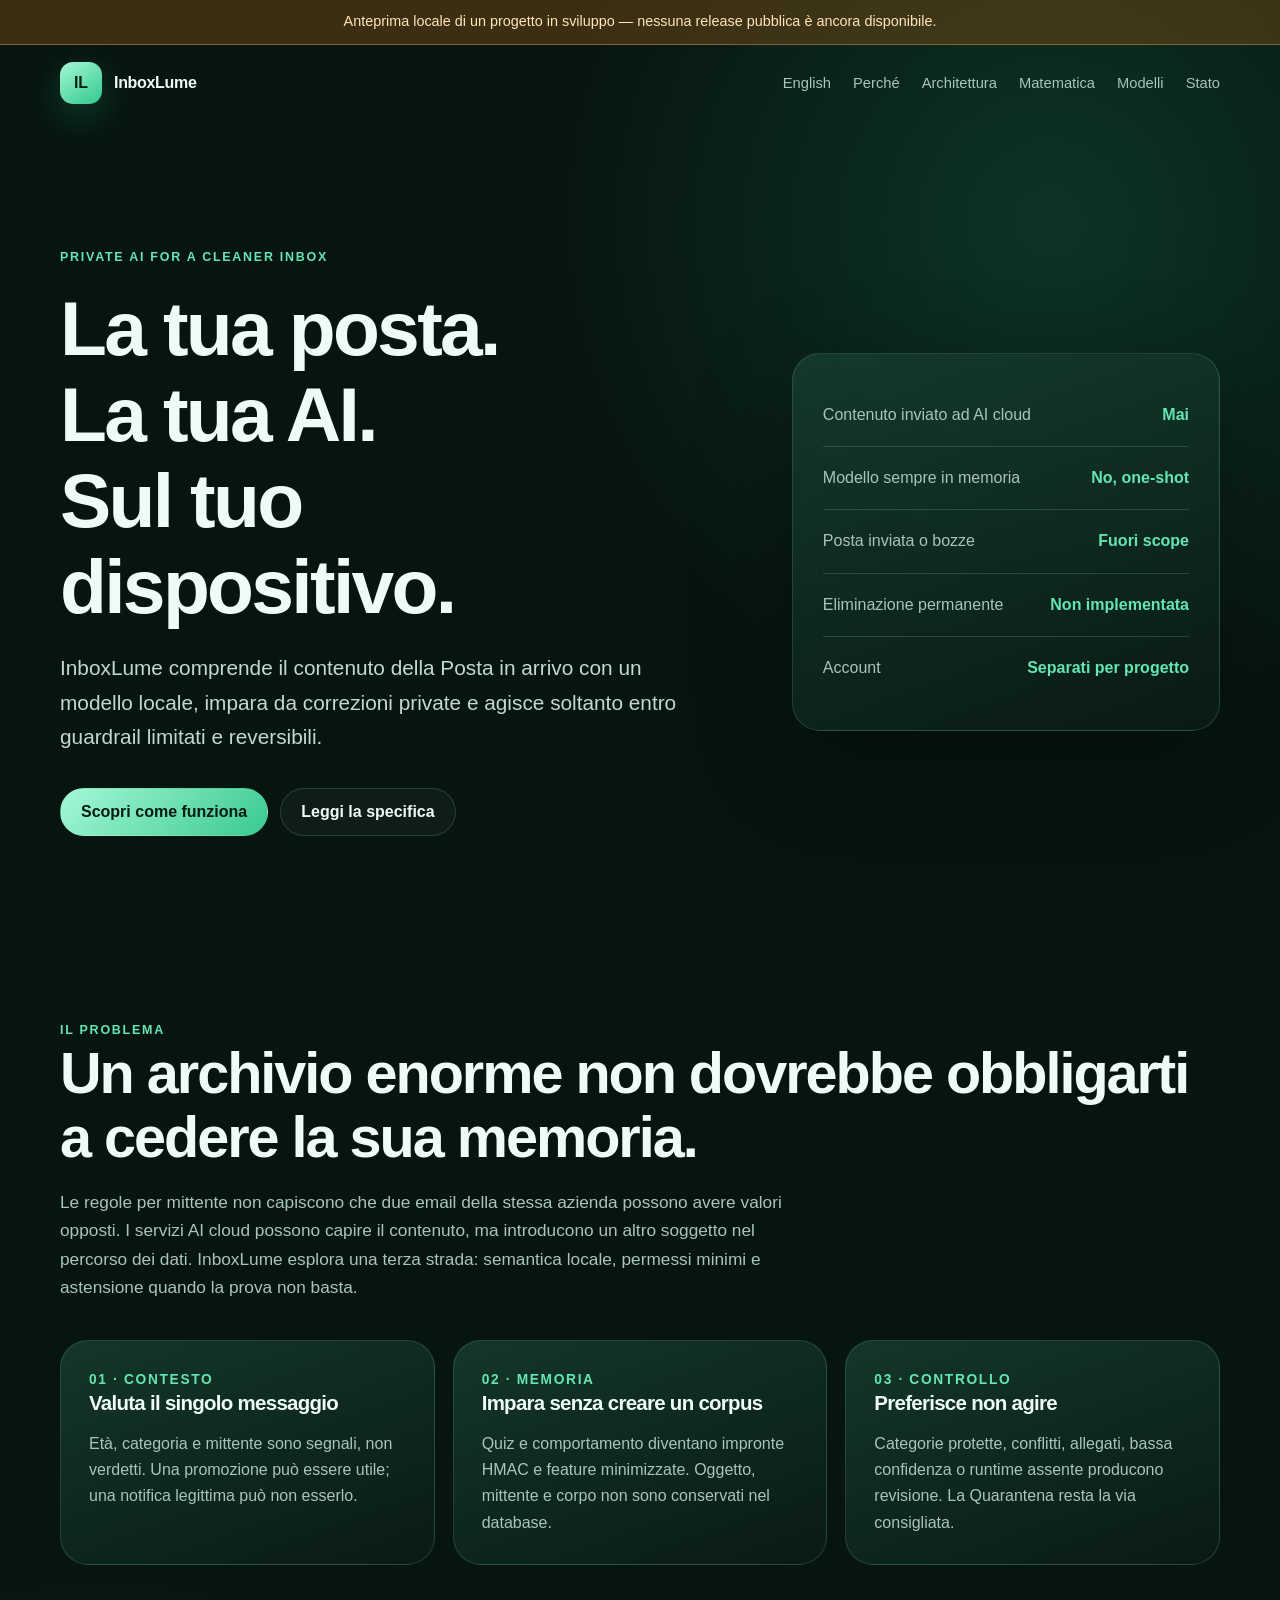
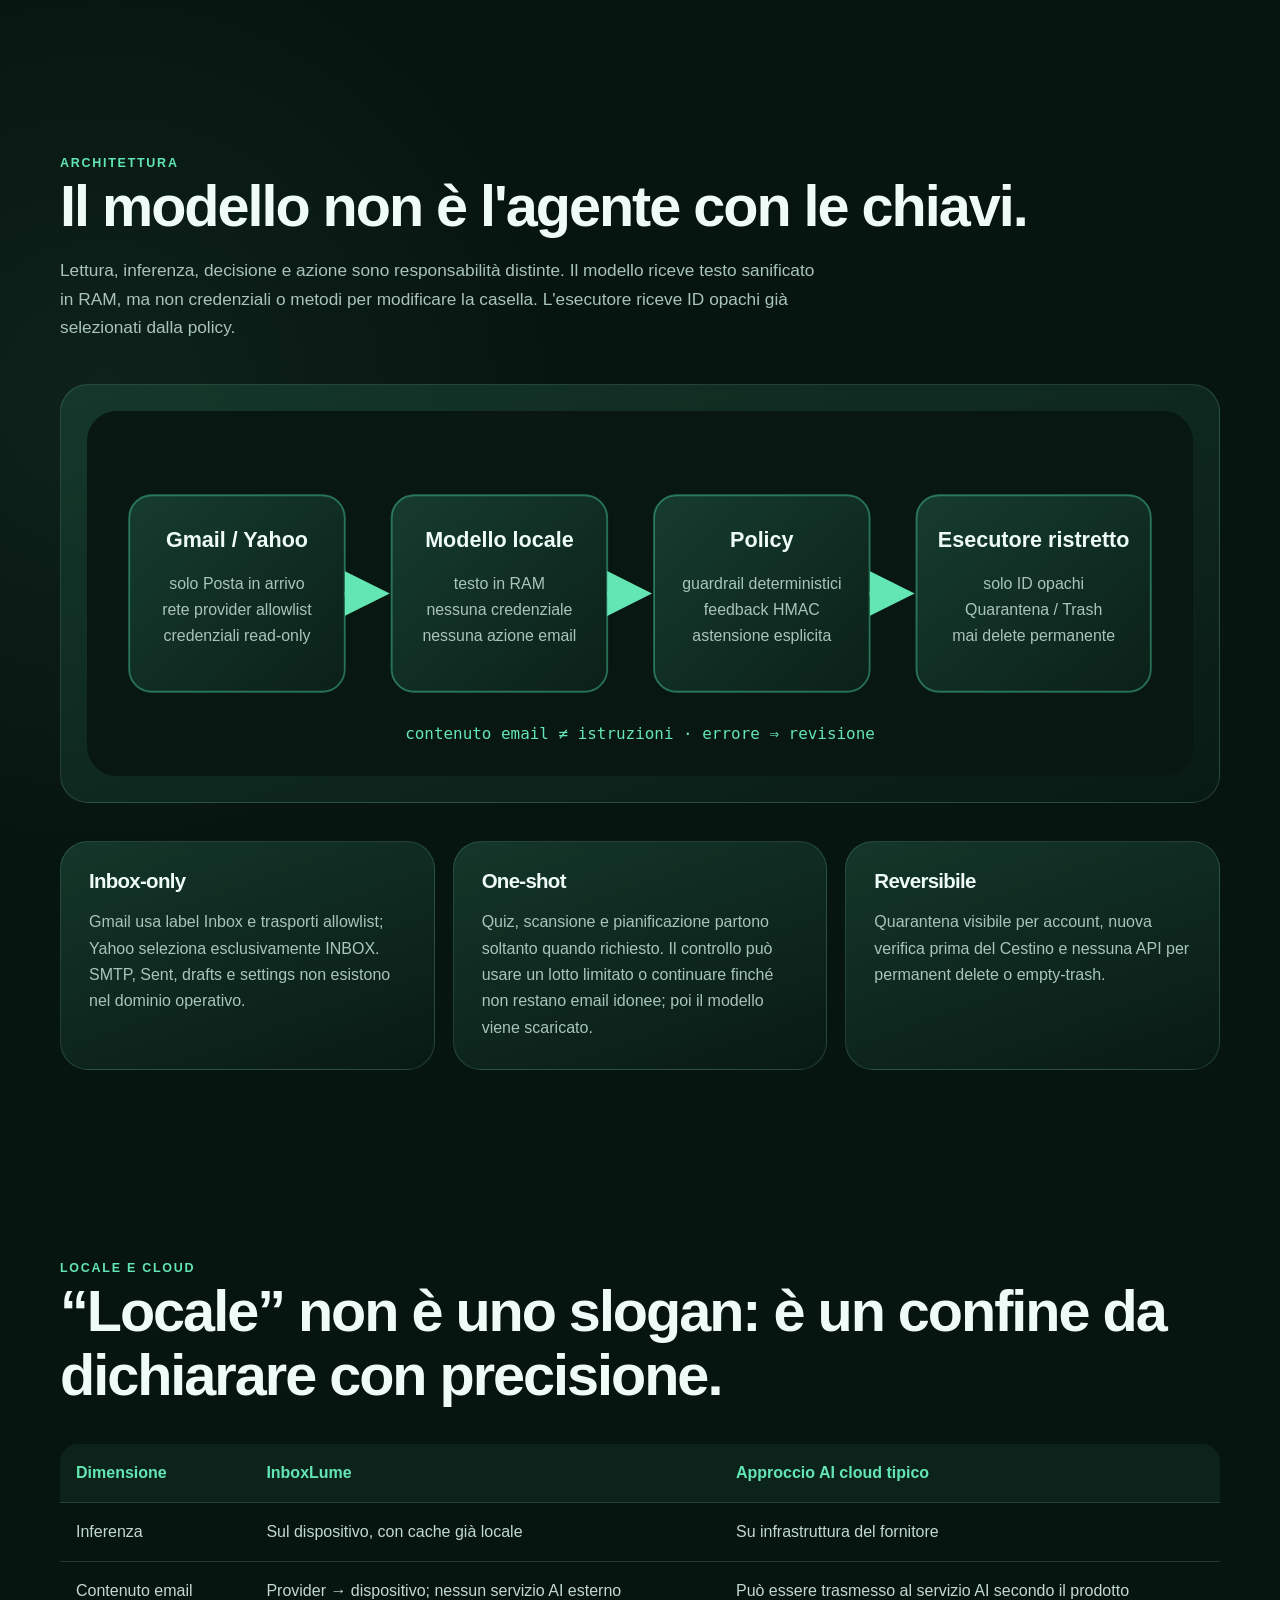
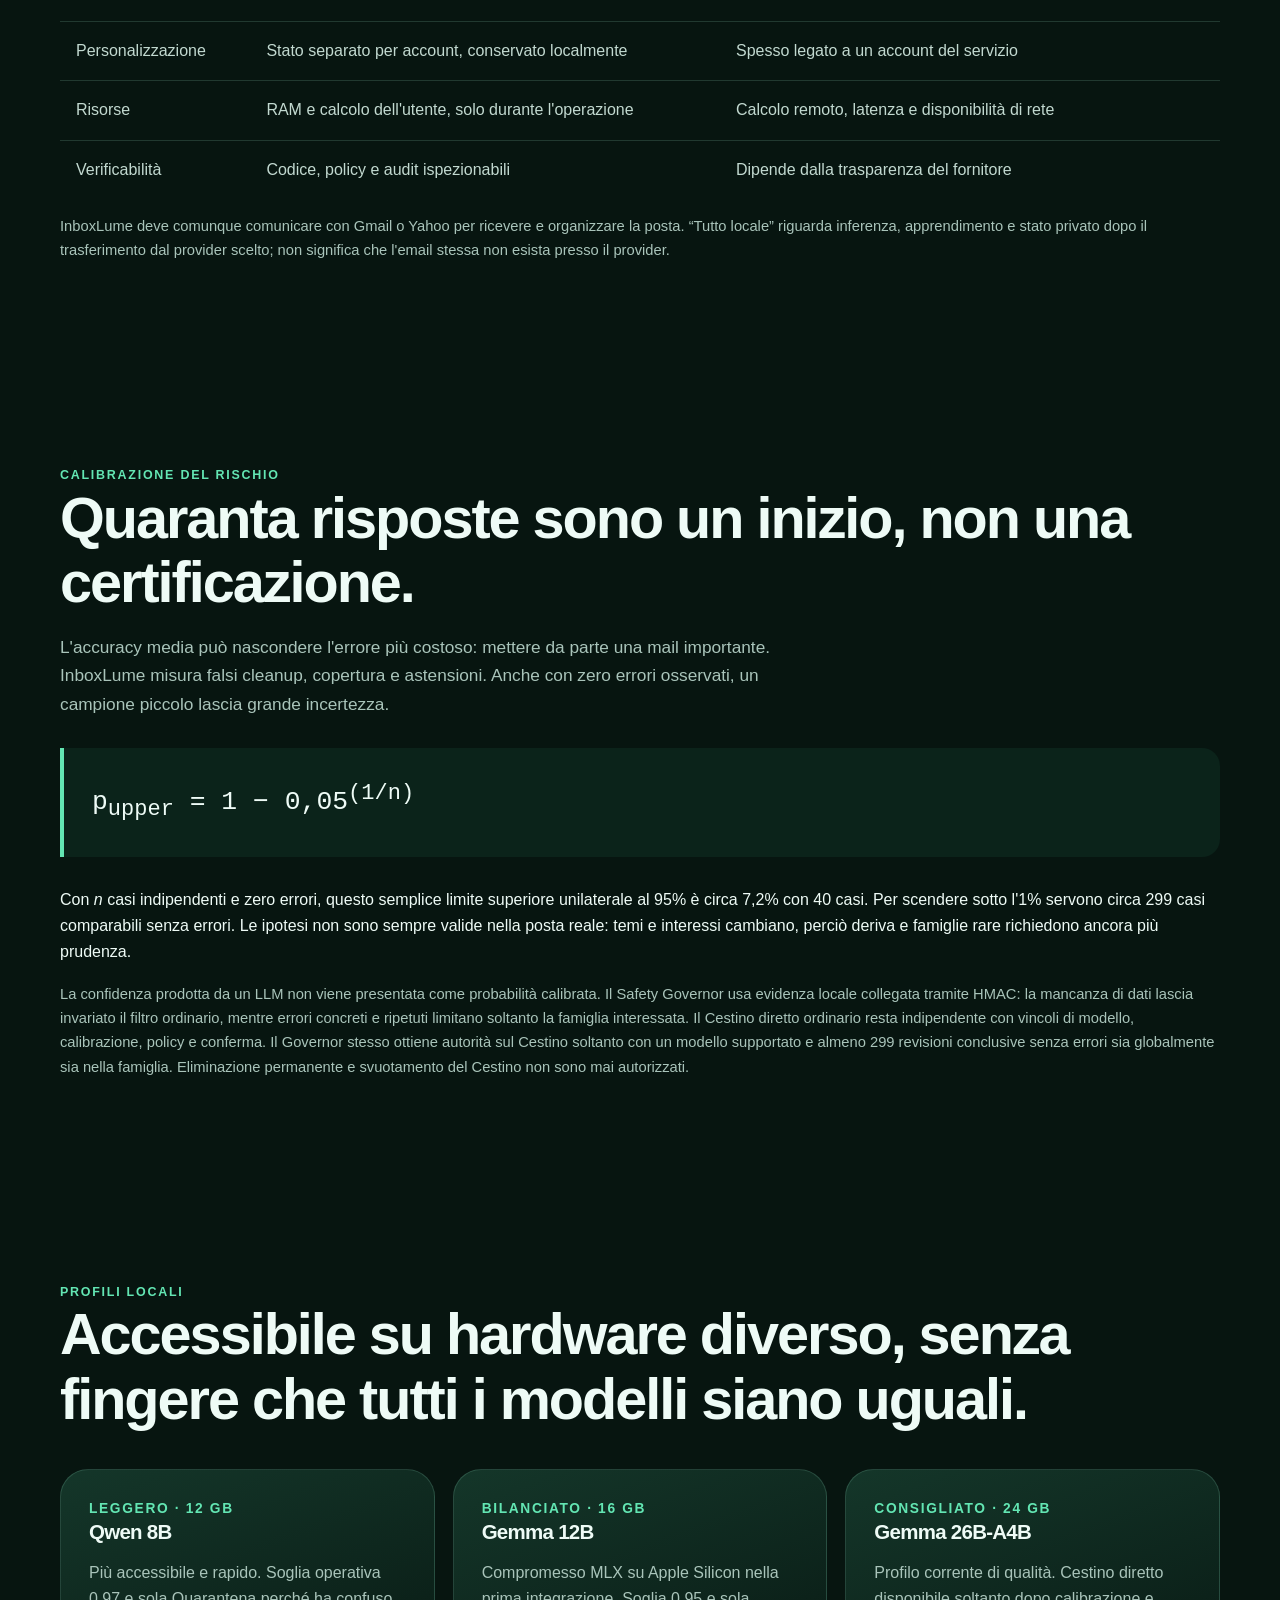
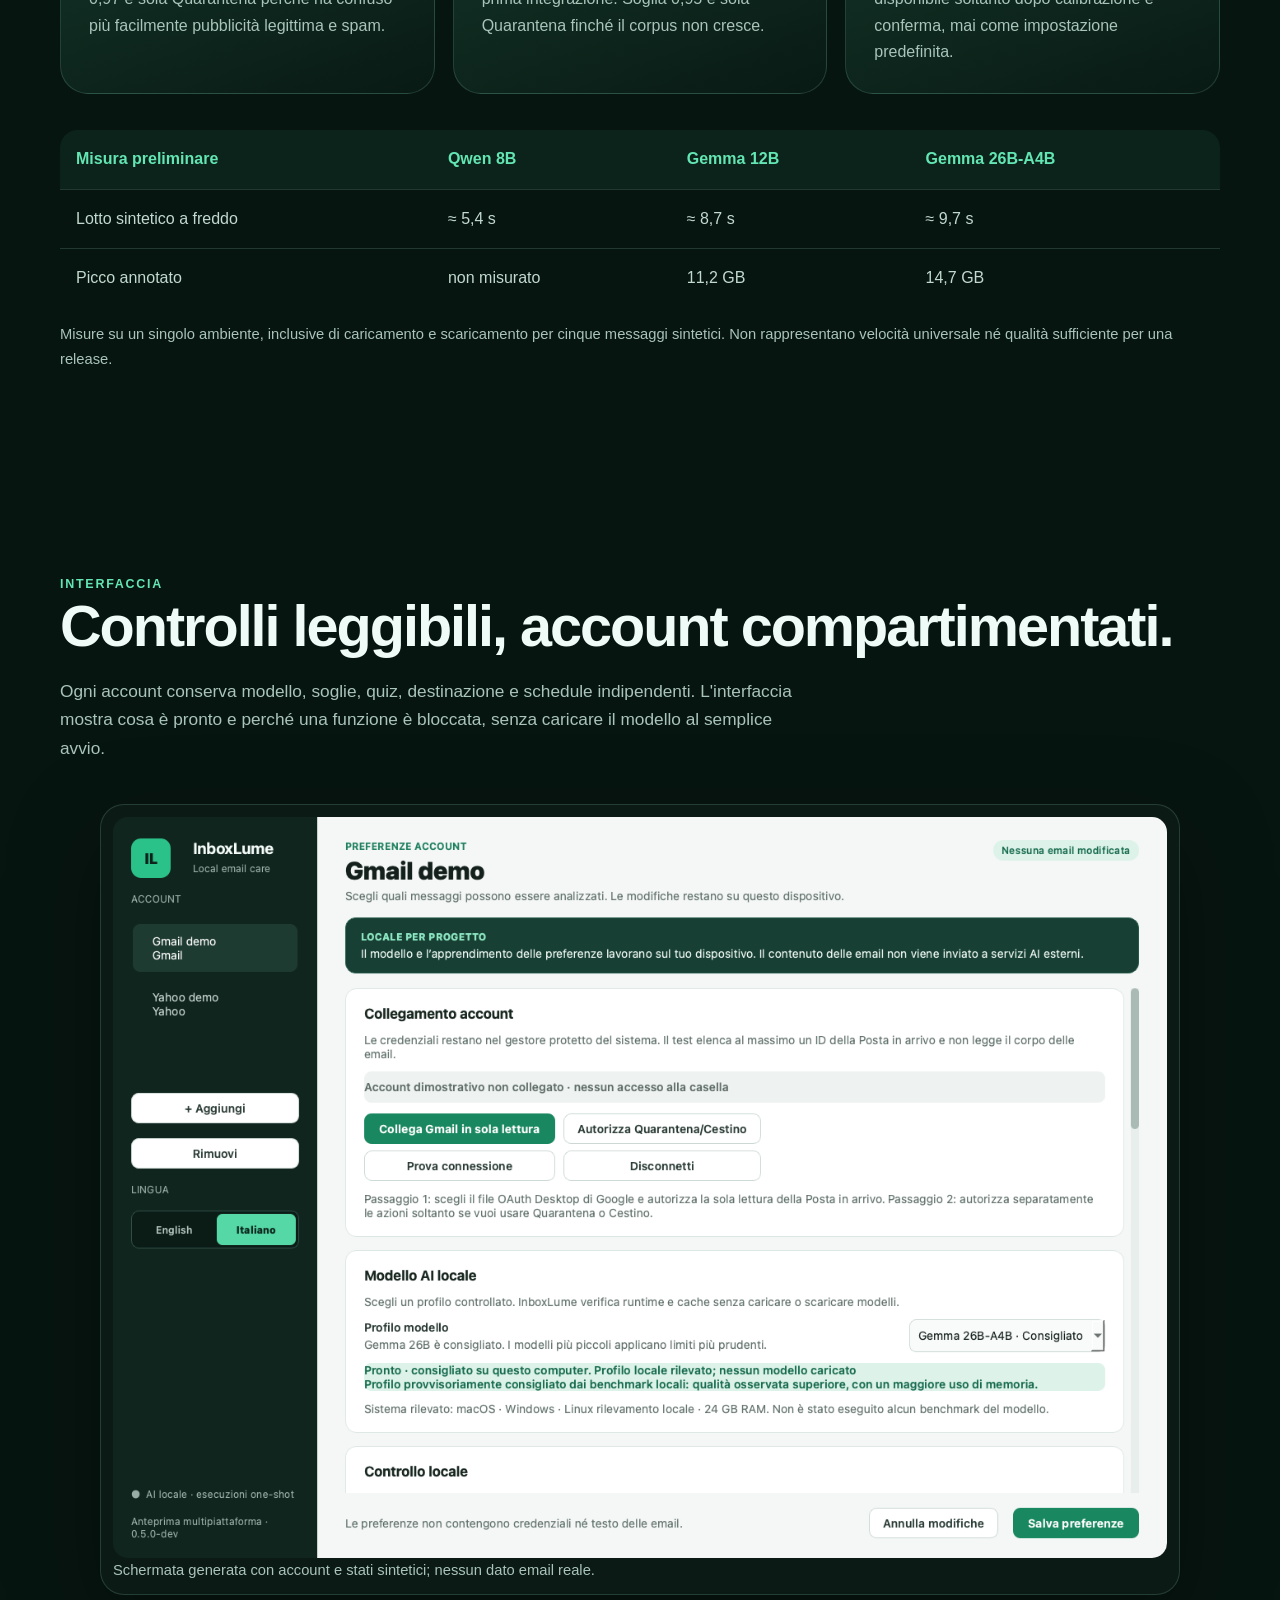
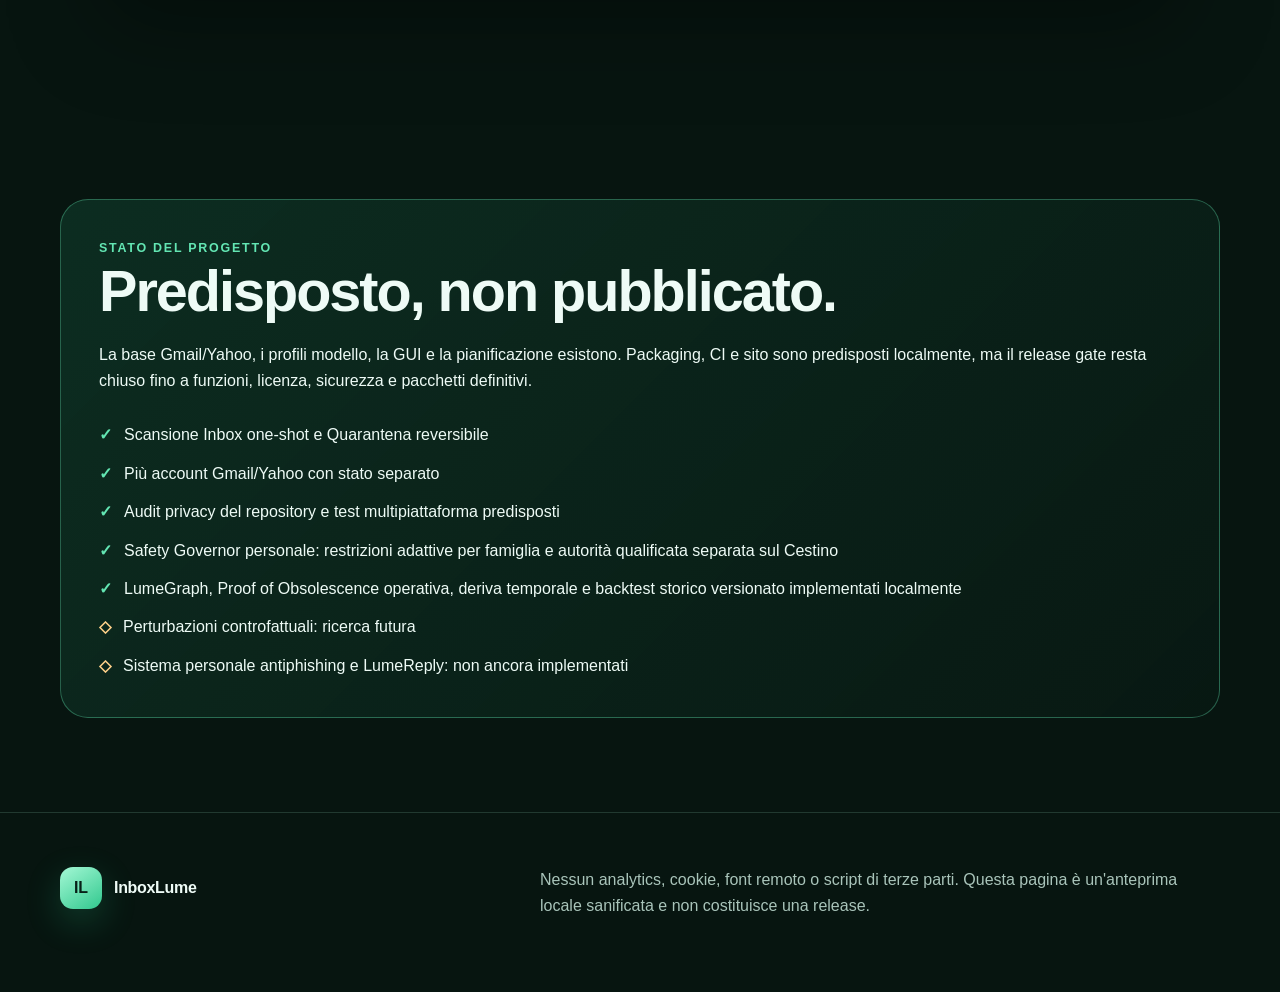
==== docs/it/index.html @ 3e479597 "Add tracked baseline for InboxLume 0.5.0.dev0 First tracked snapshot. Virtual environments, build ou" ====
<!doctype html>
<html lang="it">
<head>
  <meta charset="utf-8">
  <meta name="viewport" content="width=device-width, initial-scale=1">
  <meta name="description" content="InboxLume usa modelli AI locali e guardrail deterministici per comprendere e ripulire Gmail e Yahoo senza inviare il contenuto a servizi AI cloud.">
  <meta name="color-scheme" content="dark">
  <title>InboxLume — Private AI for a cleaner inbox</title>
  <link rel="icon" href="../assets/favicon.svg" type="image/svg+xml">
  <link rel="stylesheet" href="../assets/site.css?v=20260830">
</head>
<body>
  <div class="preflight">Anteprima locale di un progetto in sviluppo — nessuna release pubblica è ancora disponibile.</div>
  <header class="wrap">
    <nav aria-label="Navigazione principale">
      <a class="brand" href="#top"><span class="brand-mark">IL</span><strong>InboxLume</strong></a>
      <div class="nav-links">
        <a href="../index.html" lang="en">English</a>
        <a href="#perche">Perché</a><a href="#architettura">Architettura</a>
        <a href="#matematica">Matematica</a><a href="#modelli">Modelli</a><a href="#stato">Stato</a>
      </div>
    </nav>
  </header>

  <main id="top">
    <div class="wrap hero">
      <div>
        <div class="eyebrow">Private AI for a cleaner inbox</div>
        <h1>La tua posta.<br>La tua AI.<br>Sul tuo dispositivo.</h1>
        <p class="lead">InboxLume comprende il contenuto della Posta in arrivo con un modello locale, impara da correzioni private e agisce soltanto entro guardrail limitati e reversibili.</p>
        <div class="hero-actions">
          <a class="button primary" href="#architettura">Scopri come funziona</a>
          <a class="button" href="../PRODUCT_MEMORY.md">Leggi la specifica</a>
        </div>
      </div>
      <aside class="hero-card" aria-label="Principi chiave">
        <div class="signal"><span>Contenuto inviato ad AI cloud</span><strong>Mai</strong></div>
        <div class="signal"><span>Modello sempre in memoria</span><strong>No, one-shot</strong></div>
        <div class="signal"><span>Posta inviata o bozze</span><strong>Fuori scope</strong></div>
        <div class="signal"><span>Eliminazione permanente</span><strong>Non implementata</strong></div>
        <div class="signal"><span>Account</span><strong>Separati per progetto</strong></div>
      </aside>
    </div>

    <section id="perche" class="wrap">
      <div class="eyebrow">Il problema</div>
      <h2>Un archivio enorme non dovrebbe obbligarti a cedere la sua memoria.</h2>
      <p class="section-intro">Le regole per mittente non capiscono che due email della stessa azienda possono avere valori opposti. I servizi AI cloud possono capire il contenuto, ma introducono un altro soggetto nel percorso dei dati. InboxLume esplora una terza strada: semantica locale, permessi minimi e astensione quando la prova non basta.</p>
      <div class="grid">
        <article class="panel"><div class="number">01 · CONTESTO</div><h3>Valuta il singolo messaggio</h3><p>Età, categoria e mittente sono segnali, non verdetti. Una promozione può essere utile; una notifica legittima può non esserlo.</p></article>
        <article class="panel"><div class="number">02 · MEMORIA</div><h3>Impara senza creare un corpus</h3><p>Quiz e comportamento diventano impronte HMAC e feature minimizzate. Oggetto, mittente e corpo non sono conservati nel database.</p></article>
        <article class="panel"><div class="number">03 · CONTROLLO</div><h3>Preferisce non agire</h3><p>Categorie protette, conflitti, allegati, bassa confidenza o runtime assente producono revisione. La Quarantena resta la via consigliata.</p></article>
      </div>
    </section>

    <section id="architettura" class="wrap">
      <div class="eyebrow">Architettura</div>
      <h2>Il modello non è l'agente con le chiavi.</h2>
      <p class="section-intro">Lettura, inferenza, decisione e azione sono responsabilità distinte. Il modello riceve testo sanificato in RAM, ma non credenziali o metodi per modificare la casella. L'esecutore riceve ID opachi già selezionati dalla policy.</p>
      <div class="architecture panel"><img src="../assets/architecture.svg" alt="Diagramma dei quattro componenti separati di InboxLume"></div>
      <div class="grid">
        <article class="panel"><h3>Inbox-only</h3><p>Gmail usa label Inbox e trasporti allowlist; Yahoo seleziona esclusivamente INBOX. SMTP, Sent, drafts e settings non esistono nel dominio operativo.</p></article>
        <article class="panel"><h3>One-shot</h3><p>Quiz, scansione e pianificazione partono soltanto quando richiesto. Il controllo può usare un lotto limitato o continuare finché non restano email idonee; poi il modello viene scaricato.</p></article>
        <article class="panel"><h3>Reversibile</h3><p>Quarantena visibile per account, nuova verifica prima del Cestino e nessuna API per permanent delete o empty-trash.</p></article>
      </div>
    </section>

    <section class="wrap">
      <div class="eyebrow">Locale e cloud</div>
      <h2>“Locale” non è uno slogan: è un confine da dichiarare con precisione.</h2>
      <table class="comparison">
        <thead><tr><th>Dimensione</th><th>InboxLume</th><th>Approccio AI cloud tipico</th></tr></thead>
        <tbody>
          <tr><td>Inferenza</td><td>Sul dispositivo, con cache già locale</td><td>Su infrastruttura del fornitore</td></tr>
          <tr><td>Contenuto email</td><td>Provider → dispositivo; nessun servizio AI esterno</td><td>Può essere trasmesso al servizio AI secondo il prodotto</td></tr>
          <tr><td>Personalizzazione</td><td>Stato separato per account, conservato localmente</td><td>Spesso legato a un account del servizio</td></tr>
          <tr><td>Risorse</td><td>RAM e calcolo dell'utente, solo durante l'operazione</td><td>Calcolo remoto, latenza e disponibilità di rete</td></tr>
          <tr><td>Verificabilità</td><td>Codice, policy e audit ispezionabili</td><td>Dipende dalla trasparenza del fornitore</td></tr>
        </tbody>
      </table>
      <p class="fineprint">InboxLume deve comunque comunicare con Gmail o Yahoo per ricevere e organizzare la posta. “Tutto locale” riguarda inferenza, apprendimento e stato privato dopo il trasferimento dal provider scelto; non significa che l'email stessa non esista presso il provider.</p>
    </section>

    <section id="matematica" class="wrap">
      <div class="eyebrow">Calibrazione del rischio</div>
      <h2>Quaranta risposte sono un inizio, non una certificazione.</h2>
      <p class="section-intro">L'accuracy media può nascondere l'errore più costoso: mettere da parte una mail importante. InboxLume misura falsi cleanup, copertura e astensioni. Anche con zero errori osservati, un campione piccolo lascia grande incertezza.</p>
      <div class="formula">p<sub>upper</sub> = 1 − 0,05<sup>(1/n)</sup></div>
      <p>Con <em>n</em> casi indipendenti e zero errori, questo semplice limite superiore unilaterale al 95% è circa 7,2% con 40 casi. Per scendere sotto l'1% servono circa 299 casi comparabili senza errori. Le ipotesi non sono sempre valide nella posta reale: temi e interessi cambiano, perciò deriva e famiglie rare richiedono ancora più prudenza.</p>
      <p class="fineprint">La confidenza prodotta da un LLM non viene presentata come probabilità calibrata. Il Safety Governor usa evidenza locale collegata tramite HMAC: la mancanza di dati lascia invariato il filtro ordinario, mentre errori concreti e ripetuti limitano soltanto la famiglia interessata. Il Cestino diretto ordinario resta indipendente con vincoli di modello, calibrazione, policy e conferma. Il Governor stesso ottiene autorità sul Cestino soltanto con un modello supportato e almeno 299 revisioni conclusive senza errori sia globalmente sia nella famiglia. Eliminazione permanente e svuotamento del Cestino non sono mai autorizzati.</p>
    </section>

    <section id="modelli" class="wrap">
      <div class="eyebrow">Profili locali</div>
      <h2>Accessibile su hardware diverso, senza fingere che tutti i modelli siano uguali.</h2>
      <div class="grid">
        <article class="panel"><div class="number">LEGGERO · 12 GB</div><h3>Qwen 8B</h3><p>Più accessibile e rapido. Soglia operativa 0,97 e sola Quarantena perché ha confuso più facilmente pubblicità legittima e spam.</p></article>
        <article class="panel"><div class="number">BILANCIATO · 16 GB</div><h3>Gemma 12B</h3><p>Compromesso MLX su Apple Silicon nella prima integrazione. Soglia 0,95 e sola Quarantena finché il corpus non cresce.</p></article>
        <article class="panel"><div class="number">CONSIGLIATO · 24 GB</div><h3>Gemma 26B-A4B</h3><p>Profilo corrente di qualità. Cestino diretto disponibile soltanto dopo calibrazione e conferma, mai come impostazione predefinita.</p></article>
      </div>
      <table class="comparison">
        <thead><tr><th>Misura preliminare</th><th>Qwen 8B</th><th>Gemma 12B</th><th>Gemma 26B-A4B</th></tr></thead>
        <tbody><tr><td>Lotto sintetico a freddo</td><td>≈ 5,4 s</td><td>≈ 8,7 s</td><td>≈ 9,7 s</td></tr><tr><td>Picco annotato</td><td>non misurato</td><td>11,2 GB</td><td>14,7 GB</td></tr></tbody>
      </table>
      <p class="fineprint">Misure su un singolo ambiente, inclusive di caricamento e scaricamento per cinque messaggi sintetici. Non rappresentano velocità universale né qualità sufficiente per una release.</p>
    </section>

    <section class="wrap">
      <div class="eyebrow">Interfaccia</div>
      <h2>Controlli leggibili, account compartimentati.</h2>
      <p class="section-intro">Ogni account conserva modello, soglie, quiz, destinazione e schedule indipendenti. L'interfaccia mostra cosa è pronto e perché una funzione è bloccata, senza caricare il modello al semplice avvio.</p>
      <figure class="screenshot"><img src="../assets/inboxlume-settings-it.png" alt="Interfaccia italiana di InboxLume con account sintetici e impostazioni locali"><figcaption class="fineprint">Schermata generata con account e stati sintetici; nessun dato email reale.</figcaption></figure>
    </section>

    <section id="stato" class="wrap">
      <div class="callout">
        <div class="eyebrow">Stato del progetto</div>
        <h2>Predisposto, non pubblicato.</h2>
        <p>La base Gmail/Yahoo, i profili modello, la GUI e la pianificazione esistono. Packaging, CI e sito sono predisposti localmente, ma il release gate resta chiuso fino a funzioni, licenza, sicurezza e pacchetti definitivi.</p>
        <div class="status-list">
          <div class="status-item">Scansione Inbox one-shot e Quarantena reversibile</div>
          <div class="status-item">Più account Gmail/Yahoo con stato separato</div>
          <div class="status-item">Audit privacy del repository e test multipiattaforma predisposti</div>
          <div class="status-item">Safety Governor personale: restrizioni adattive per famiglia e autorità qualificata separata sul Cestino</div>
          <div class="status-item">LumeGraph, Proof of Obsolescence operativa, deriva temporale e backtest storico versionato implementati localmente</div>
          <div class="status-item future">Perturbazioni controfattuali: ricerca futura</div>
          <div class="status-item future">Sistema personale antiphishing e LumeReply: non ancora implementati</div>
        </div>
      </div>
    </section>
  </main>

  <footer>
    <div class="wrap footer-grid">
      <div><a class="brand" href="#top"><span class="brand-mark">IL</span><strong>InboxLume</strong></a></div>
      <div class="privacy-note">Nessun analytics, cookie, font remoto o script di terze parti. Questa pagina è un'anteprima locale sanificata e non costituisce una release.</div>
    </div>
  </footer>
</body>
</html>
---- docs/assets/site.css ----
:root {
  color-scheme: dark;
  --ink: #eefbf6;
  --muted: #a9c4ba;
  --deep: #071510;
  --panel: #0d211a;
  --panel-soft: #112b22;
  --line: rgba(159, 237, 204, 0.17);
  --lume: #63e6b3;
  --lume-dark: #20b77e;
  --warm: #ffd18a;
  --danger: #ffae9f;
  --max: 1160px;
}

* { box-sizing: border-box; }
html { scroll-behavior: smooth; }
body {
  margin: 0;
  color: var(--ink);
  background:
    radial-gradient(circle at 82% 3%, rgba(39, 187, 130, 0.19), transparent 31rem),
    radial-gradient(circle at 8% 27%, rgba(65, 130, 105, 0.12), transparent 28rem),
    var(--deep);
  font-family: Inter, ui-sans-serif, -apple-system, BlinkMacSystemFont, "Segoe UI", sans-serif;
  line-height: 1.65;
}

a { color: var(--lume); text-underline-offset: .2em; }
a:hover { color: #b7ffe2; }
img { max-width: 100%; }
.wrap { width: min(calc(100% - 36px), var(--max)); margin-inline: auto; }

.preflight {
  padding: 10px 18px;
  color: #ffe5b8;
  background: rgba(104, 68, 21, 0.55);
  border-bottom: 1px solid rgba(255, 209, 138, 0.32);
  text-align: center;
  font-size: .9rem;
}

nav {
  display: flex;
  align-items: center;
  justify-content: space-between;
  min-height: 76px;
  gap: 24px;
}
.brand { display: flex; align-items: center; gap: 12px; color: var(--ink); text-decoration: none; }
.brand-mark {
  display: grid; place-items: center; width: 42px; height: 42px;
  border-radius: 13px; color: #072017; background: linear-gradient(145deg, #a4f8d5, #31c88e);
  font-weight: 900; box-shadow: 0 12px 35px rgba(42, 196, 139, .24);
}
.brand strong { letter-spacing: -.02em; }
.nav-links { display: flex; gap: 22px; flex-wrap: wrap; }
.nav-links a { color: var(--muted); text-decoration: none; font-size: .92rem; }

.hero {
  display: grid;
  grid-template-columns: 1.2fr .8fr;
  align-items: center;
  gap: clamp(36px, 7vw, 90px);
  padding: clamp(62px, 10vw, 126px) 0 90px;
}
.eyebrow { color: var(--lume); font-weight: 800; letter-spacing: .14em; text-transform: uppercase; font-size: .78rem; }
h1, h2, h3 { line-height: 1.12; letter-spacing: -.035em; }
h1 { margin: 18px 0 22px; font-size: clamp(3.1rem, 6vw, 5rem); max-width: 13ch; }
h2 { font-size: clamp(2.1rem, 4.5vw, 4rem); margin: 0 0 18px; }
h3 { font-size: 1.28rem; margin: 0 0 10px; }
.lead { max-width: 650px; color: #c2d9d0; font-size: clamp(1.08rem, 2vw, 1.3rem); }
.hero-actions { display: flex; gap: 12px; flex-wrap: wrap; margin-top: 34px; }
.button {
  display: inline-flex; align-items: center; justify-content: center; min-height: 48px;
  padding: 0 20px; border: 1px solid var(--line); border-radius: 999px;
  color: var(--ink); text-decoration: none; font-weight: 750; background: rgba(255,255,255,.035);
}
.button.primary { color: #071b13; border-color: transparent; background: linear-gradient(135deg, #a5f8d6, #39c990); }
.hero-card, .panel {
  border: 1px solid var(--line); border-radius: 28px;
  background: linear-gradient(160deg, rgba(23, 61, 47, .84), rgba(9, 27, 21, .85));
  box-shadow: 0 30px 100px rgba(0, 0, 0, .32);
}
.hero-card { padding: 30px; }
.signal { display: flex; justify-content: space-between; gap: 20px; padding: 18px 0; border-bottom: 1px solid var(--line); }
.signal:last-child { border-bottom: 0; }
.signal span { color: var(--muted); }
.signal strong { color: var(--lume); text-align: right; }

section { padding: 94px 0; }
.section-intro { max-width: 760px; color: var(--muted); font-size: 1.08rem; }
.grid { display: grid; grid-template-columns: repeat(3, 1fr); gap: 18px; margin-top: 38px; }
.panel { padding: 28px; box-shadow: none; }
.panel p { color: var(--muted); margin-bottom: 0; }
.number { color: var(--lume); font-weight: 850; font-size: .86rem; letter-spacing: .12em; }

.architecture { margin-top: 42px; padding: 26px; overflow: hidden; }
.architecture img { width: 100%; display: block; }

.comparison { width: 100%; margin-top: 36px; border-collapse: collapse; overflow: hidden; border-radius: 18px; }
.comparison th, .comparison td { padding: 16px; border-bottom: 1px solid var(--line); text-align: left; vertical-align: top; }
.comparison th { color: var(--lume); background: rgba(69, 207, 152, .08); }
.comparison td { color: #c2d9d0; }
.comparison tr:last-child td { border-bottom: 0; }

.formula {
  margin: 30px 0; padding: 28px; border-left: 4px solid var(--lume);
  background: rgba(63, 211, 154, .07); border-radius: 0 18px 18px 0;
  font-family: ui-monospace, SFMono-Regular, Menlo, Consolas, monospace;
  font-size: clamp(1.15rem, 3vw, 1.65rem);
}
.fineprint { color: var(--muted); font-size: .92rem; }
.status-list { display: grid; gap: 12px; margin-top: 28px; }
.status-item { display: flex; gap: 12px; align-items: flex-start; }
.status-item::before { content: "✓"; color: var(--lume); font-weight: 900; }
.status-item.future::before { content: "◇"; color: var(--warm); }

.screenshot {
  margin-top: 42px; padding: 12px; border: 1px solid var(--line); border-radius: 24px;
  background: rgba(255,255,255,.025); box-shadow: 0 30px 90px rgba(0,0,0,.34);
}
.screenshot img { display: block; border-radius: 15px; }

.callout { padding: 38px; border: 1px solid rgba(99,230,179,.35); border-radius: 28px; background: linear-gradient(135deg, rgba(47,184,131,.15), rgba(10,29,22,.45)); }
footer { padding: 54px 0 72px; border-top: 1px solid var(--line); color: var(--muted); }
.footer-grid { display: flex; justify-content: space-between; gap: 30px; flex-wrap: wrap; }
.privacy-note { max-width: 680px; }

@media (max-width: 860px) {
  .hero { grid-template-columns: 1fr; }
  .hero-card { max-width: 620px; }
  .grid { grid-template-columns: 1fr; }
  .nav-links { display: none; }
  .comparison { display: block; overflow-x: auto; }
}

@media (prefers-reduced-motion: reduce) { html { scroll-behavior: auto; } }
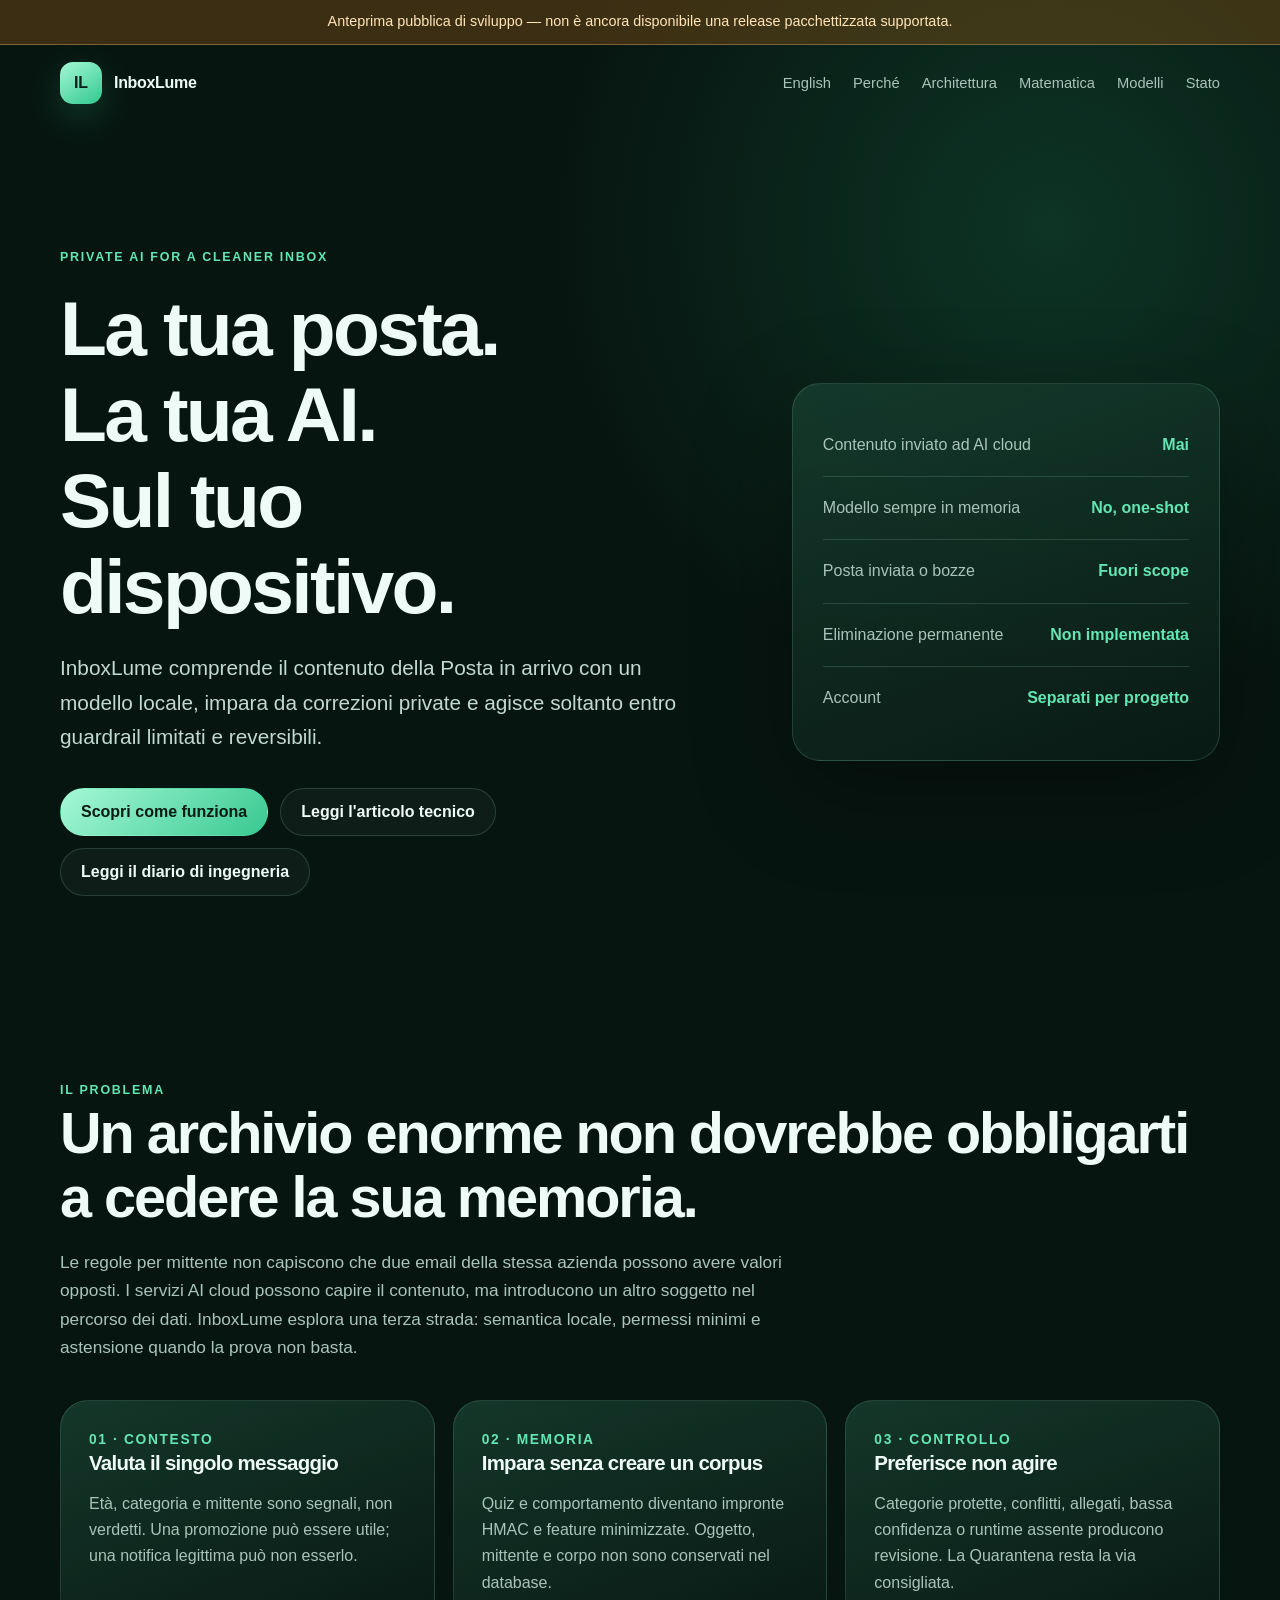
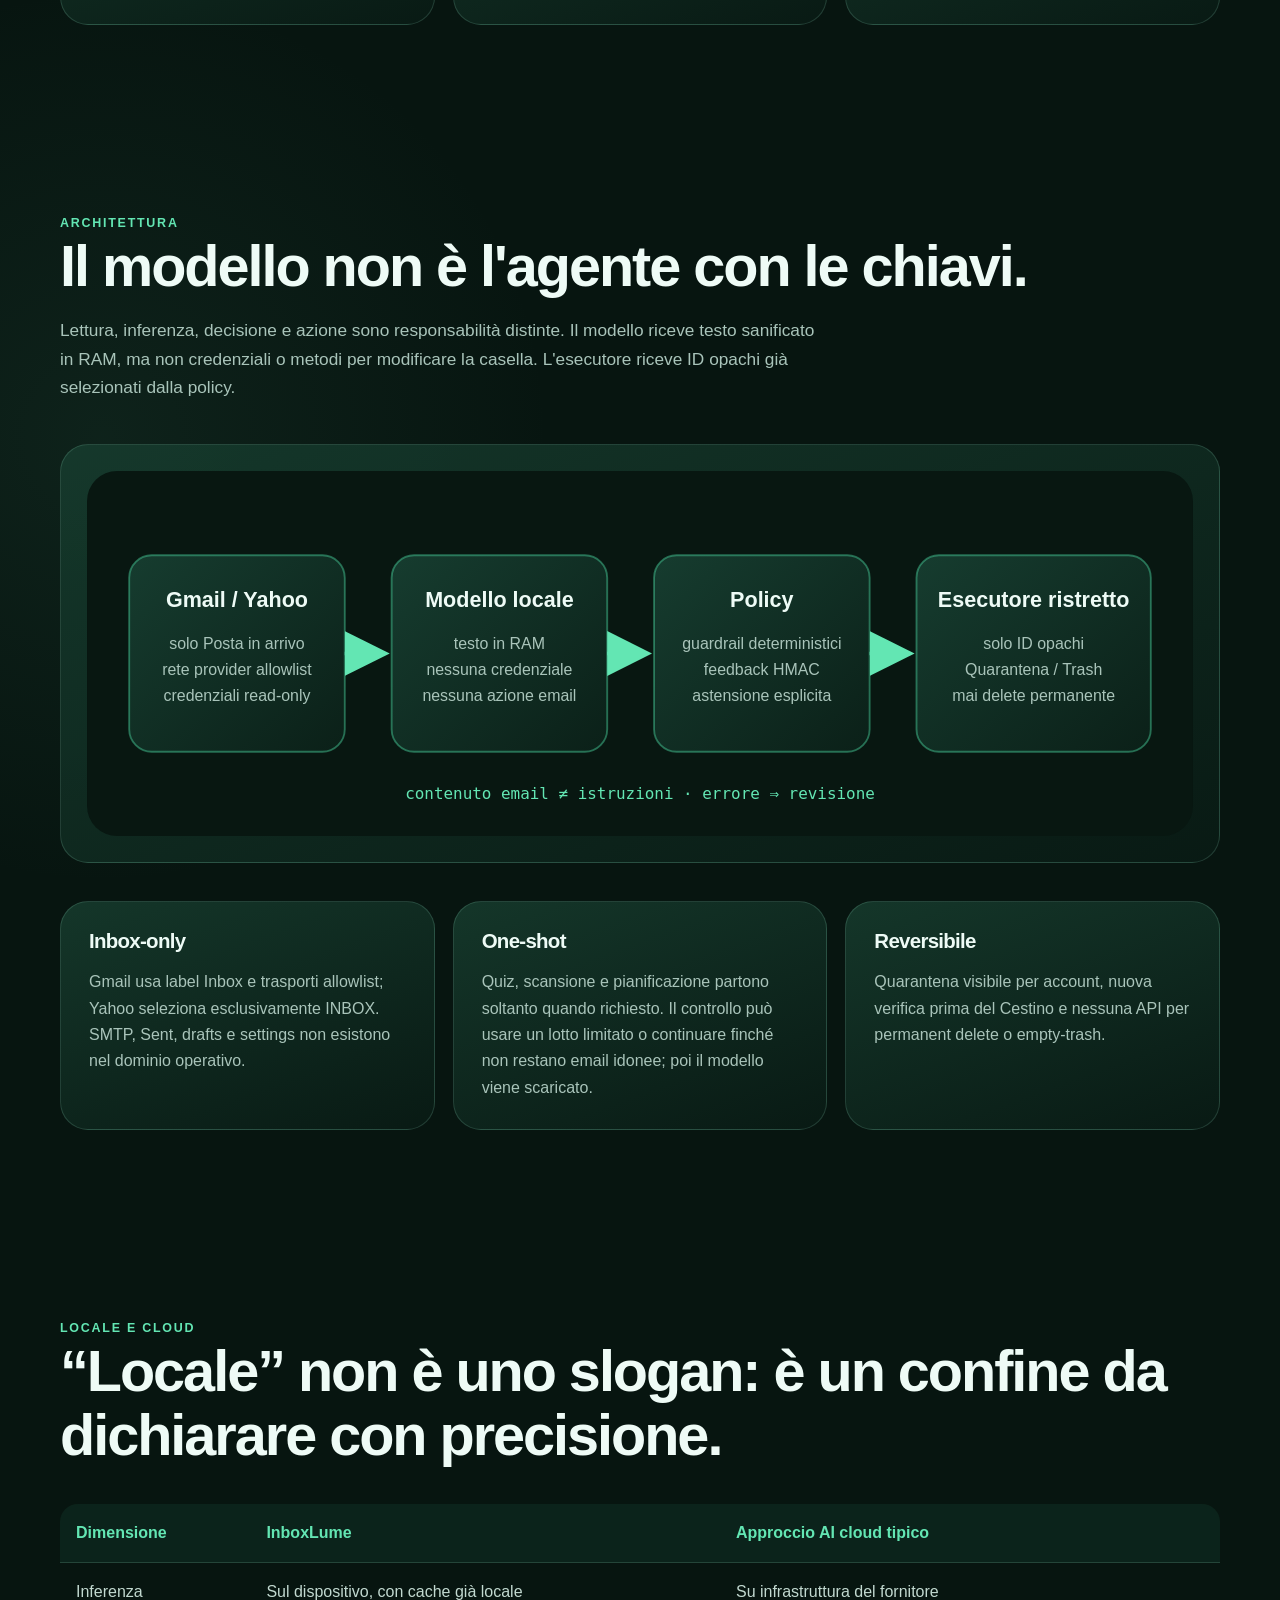
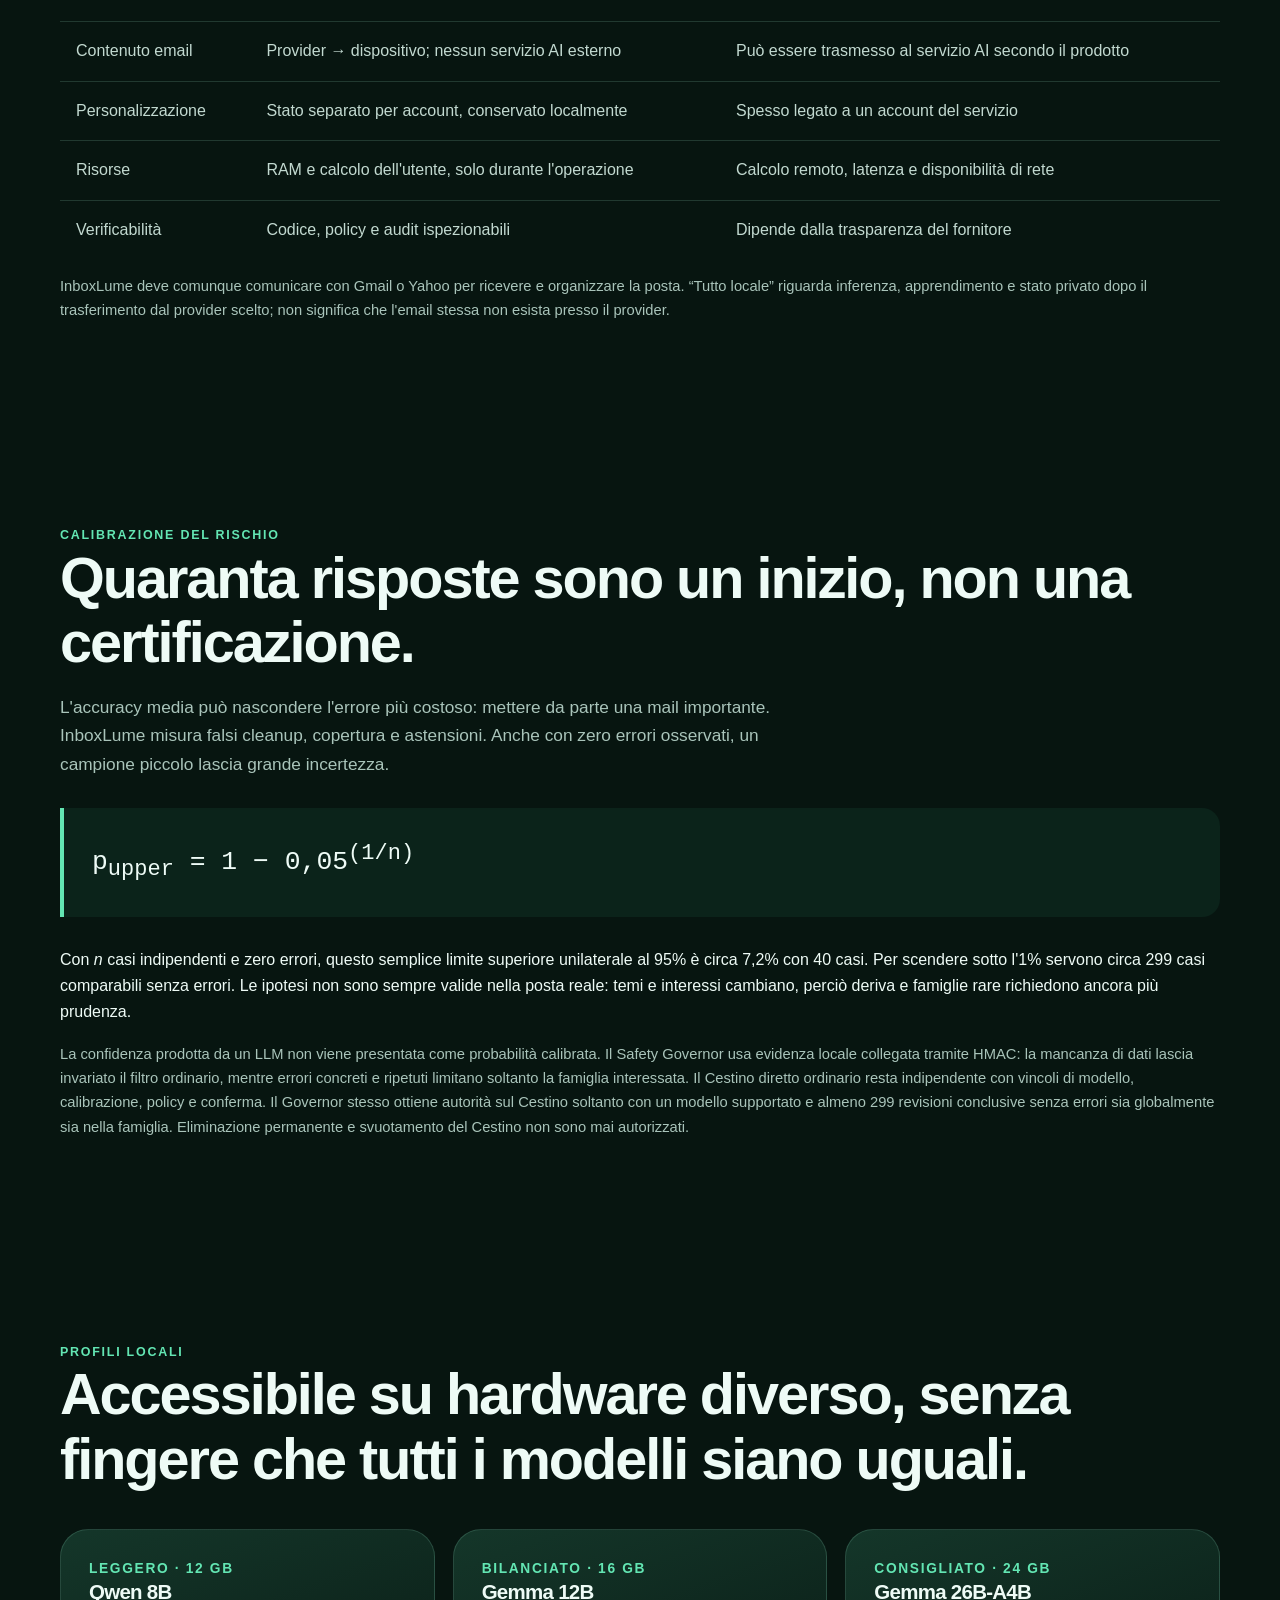
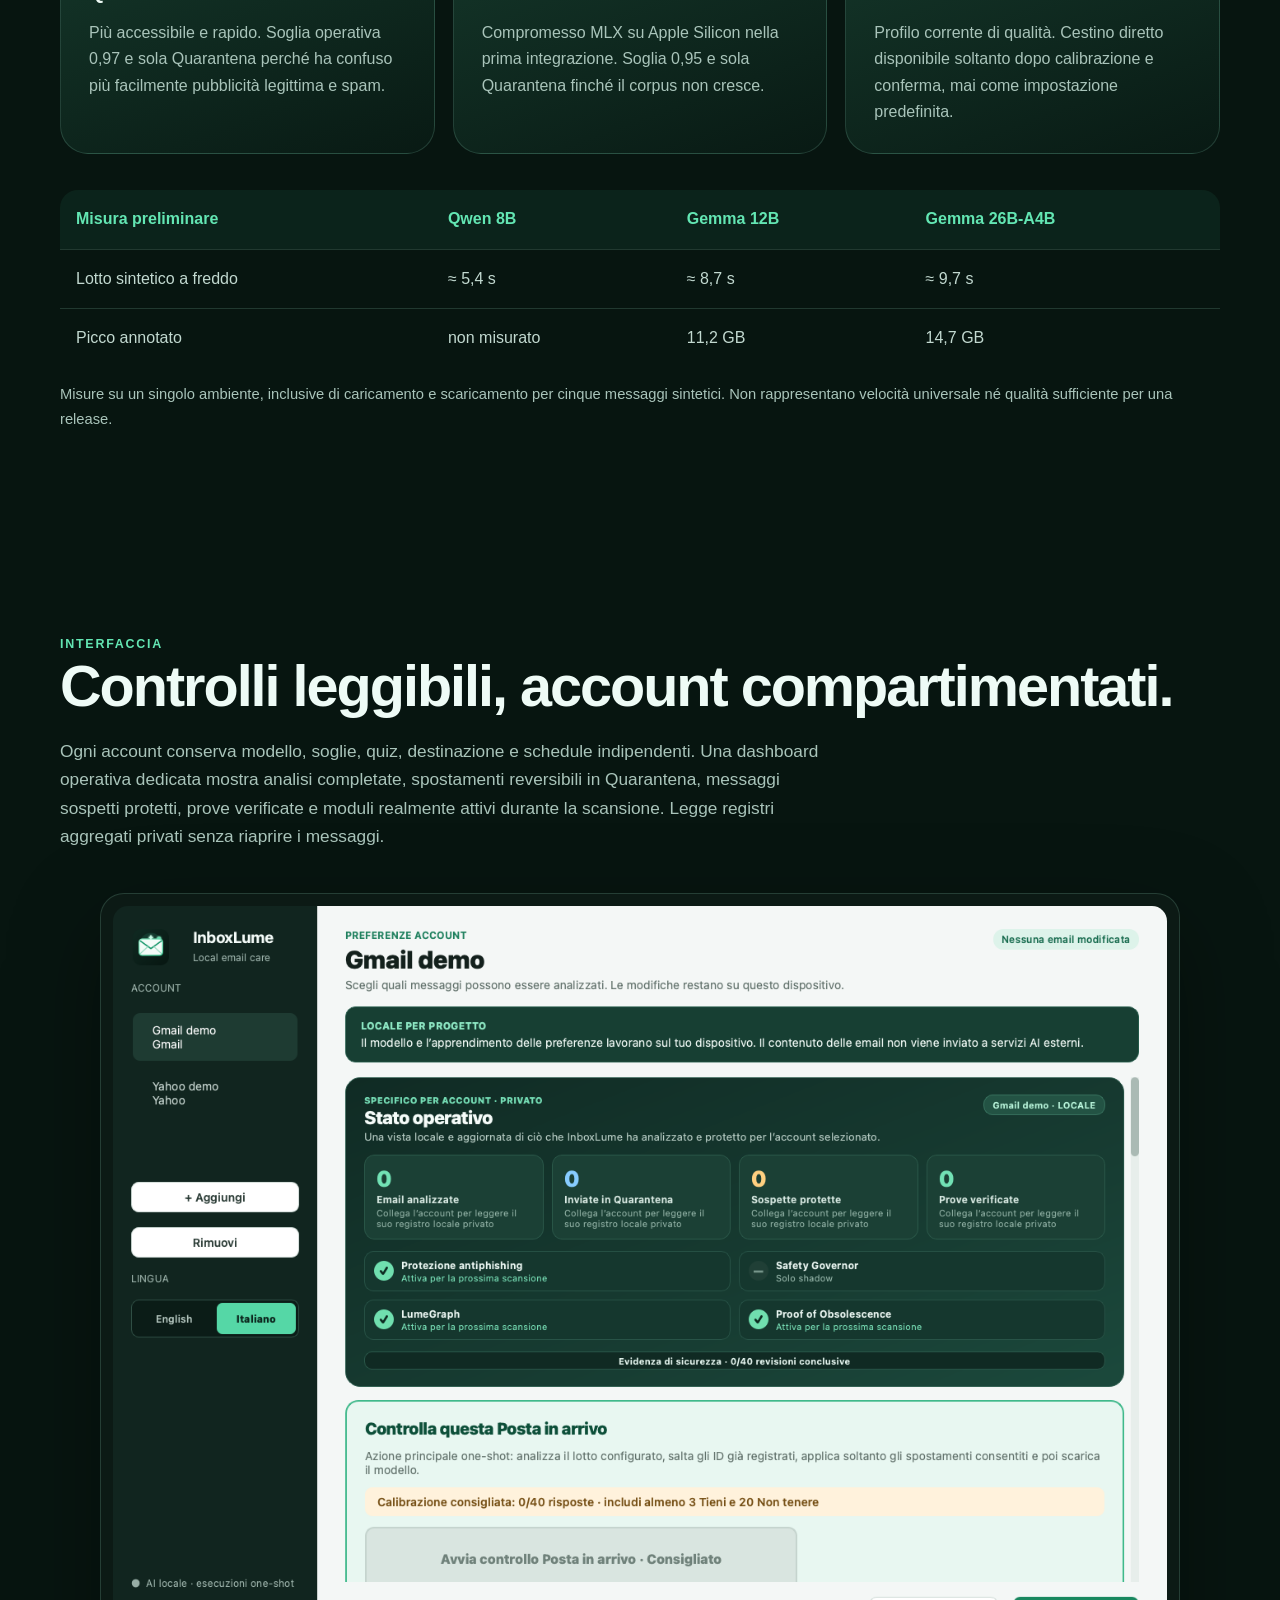
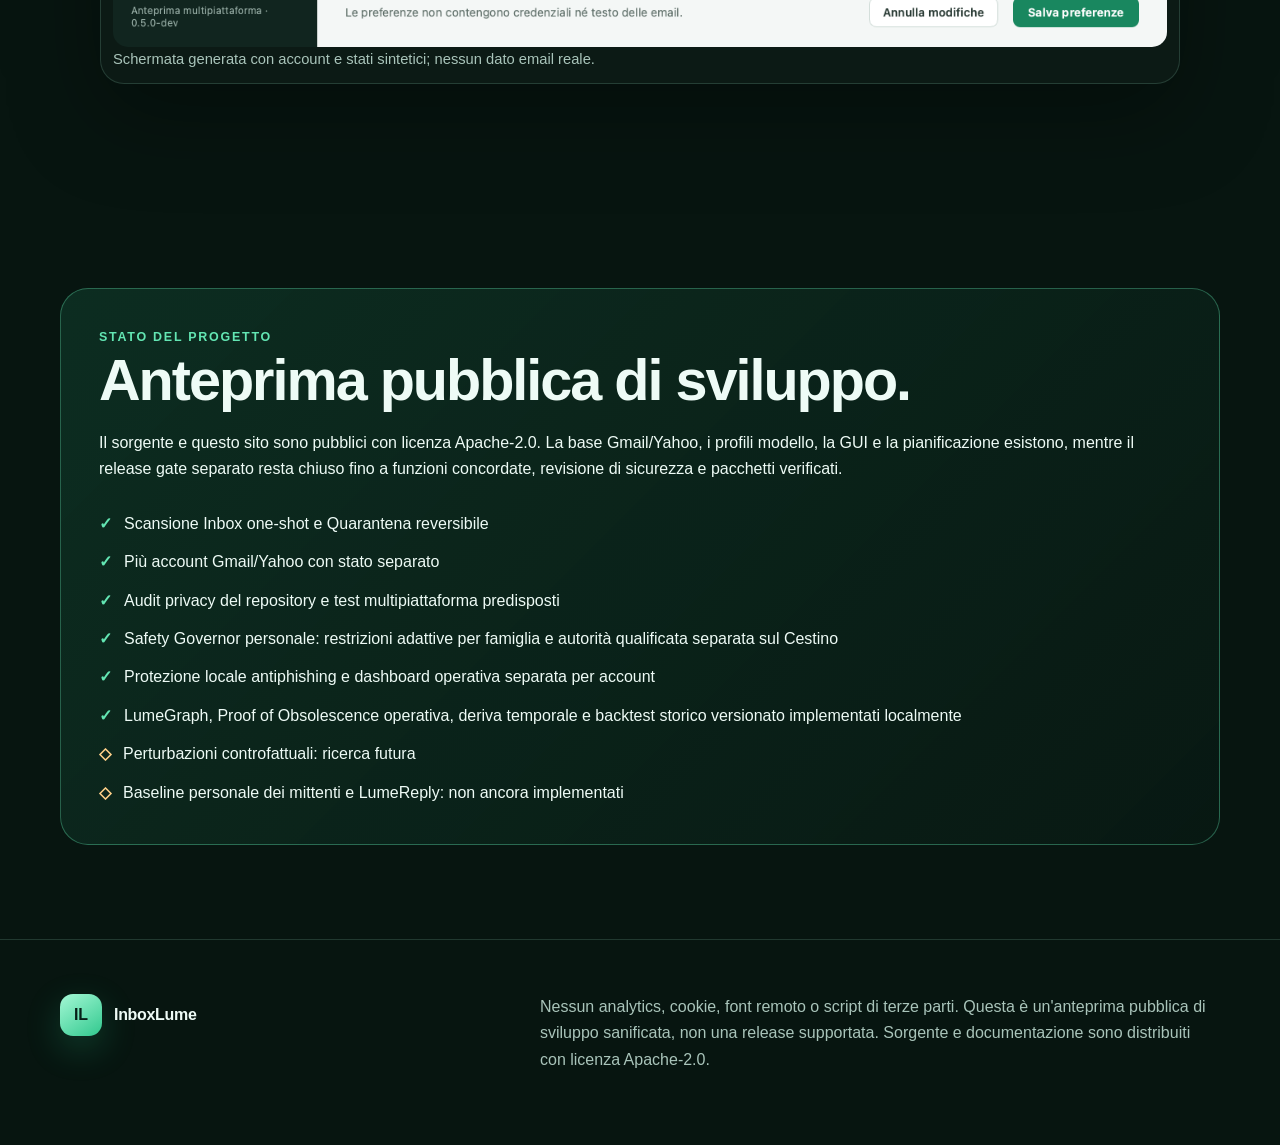
==== commit 20048c7c: "Add operational dashboard and prepare public project" ====
--- a/docs/it/index.html
+++ b/docs/it/index.html
@@ -5,12 +5,19 @@
   <meta name="viewport" content="width=device-width, initial-scale=1">
   <meta name="description" content="InboxLume usa modelli AI locali e guardrail deterministici per comprendere e ripulire Gmail e Yahoo senza inviare il contenuto a servizi AI cloud.">
   <meta name="color-scheme" content="dark">
-  <title>InboxLume — Private AI for a cleaner inbox</title>
+  <meta property="og:type" content="website">
+  <meta property="og:title" content="InboxLume — AI privata per una posta più pulita">
+  <meta property="og:description" content="Comprensione locale delle email, apprendimento privato, azioni reversibili ed evidenza di sicurezza esplicita.">
+  <meta property="og:url" content="https://vellblue.github.io/inboxlume/it/">
+  <title>InboxLume — AI privata per una posta più pulita</title>
   <link rel="icon" href="../assets/favicon.svg" type="image/svg+xml">
-  <link rel="stylesheet" href="../assets/site.css?v=20260830">
+  <link rel="canonical" href="https://vellblue.github.io/inboxlume/it/">
+  <link rel="alternate" hreflang="it" href="https://vellblue.github.io/inboxlume/it/">
+  <link rel="alternate" hreflang="en" href="https://vellblue.github.io/inboxlume/">
+  <link rel="stylesheet" href="../assets/site.css?v=20260831">
 </head>
 <body>
-  <div class="preflight">Anteprima locale di un progetto in sviluppo — nessuna release pubblica è ancora disponibile.</div>
+  <div class="preflight">Anteprima pubblica di sviluppo — non è ancora disponibile una release pacchettizzata supportata.</div>
   <header class="wrap">
     <nav aria-label="Navigazione principale">
       <a class="brand" href="#top"><span class="brand-mark">IL</span><strong>InboxLume</strong></a>
@@ -30,7 +37,8 @@
         <p class="lead">InboxLume comprende il contenuto della Posta in arrivo con un modello locale, impara da correzioni private e agisce soltanto entro guardrail limitati e reversibili.</p>
         <div class="hero-actions">
           <a class="button primary" href="#architettura">Scopri come funziona</a>
-          <a class="button" href="../PRODUCT_MEMORY.md">Leggi la specifica</a>
+          <a class="button" href="ARTICLE.md">Leggi l'articolo tecnico</a>
+          <a class="button" href="engineering-log.html">Leggi il diario di ingegneria</a>
         </div>
       </div>
       <aside class="hero-card" aria-label="Principi chiave">
@@ -108,23 +116,24 @@
     <section class="wrap">
       <div class="eyebrow">Interfaccia</div>
       <h2>Controlli leggibili, account compartimentati.</h2>
-      <p class="section-intro">Ogni account conserva modello, soglie, quiz, destinazione e schedule indipendenti. L'interfaccia mostra cosa è pronto e perché una funzione è bloccata, senza caricare il modello al semplice avvio.</p>
+      <p class="section-intro">Ogni account conserva modello, soglie, quiz, destinazione e schedule indipendenti. Una dashboard operativa dedicata mostra analisi completate, spostamenti reversibili in Quarantena, messaggi sospetti protetti, prove verificate e moduli realmente attivi durante la scansione. Legge registri aggregati privati senza riaprire i messaggi.</p>
       <figure class="screenshot"><img src="../assets/inboxlume-settings-it.png" alt="Interfaccia italiana di InboxLume con account sintetici e impostazioni locali"><figcaption class="fineprint">Schermata generata con account e stati sintetici; nessun dato email reale.</figcaption></figure>
     </section>
 
     <section id="stato" class="wrap">
       <div class="callout">
         <div class="eyebrow">Stato del progetto</div>
-        <h2>Predisposto, non pubblicato.</h2>
-        <p>La base Gmail/Yahoo, i profili modello, la GUI e la pianificazione esistono. Packaging, CI e sito sono predisposti localmente, ma il release gate resta chiuso fino a funzioni, licenza, sicurezza e pacchetti definitivi.</p>
+        <h2>Anteprima pubblica di sviluppo.</h2>
+        <p>Il sorgente e questo sito sono pubblici con licenza Apache-2.0. La base Gmail/Yahoo, i profili modello, la GUI e la pianificazione esistono, mentre il release gate separato resta chiuso fino a funzioni concordate, revisione di sicurezza e pacchetti verificati.</p>
         <div class="status-list">
           <div class="status-item">Scansione Inbox one-shot e Quarantena reversibile</div>
           <div class="status-item">Più account Gmail/Yahoo con stato separato</div>
           <div class="status-item">Audit privacy del repository e test multipiattaforma predisposti</div>
           <div class="status-item">Safety Governor personale: restrizioni adattive per famiglia e autorità qualificata separata sul Cestino</div>
+          <div class="status-item">Protezione locale antiphishing e dashboard operativa separata per account</div>
           <div class="status-item">LumeGraph, Proof of Obsolescence operativa, deriva temporale e backtest storico versionato implementati localmente</div>
           <div class="status-item future">Perturbazioni controfattuali: ricerca futura</div>
-          <div class="status-item future">Sistema personale antiphishing e LumeReply: non ancora implementati</div>
+          <div class="status-item future">Baseline personale dei mittenti e LumeReply: non ancora implementati</div>
         </div>
       </div>
     </section>
@@ -133,7 +142,7 @@
   <footer>
     <div class="wrap footer-grid">
       <div><a class="brand" href="#top"><span class="brand-mark">IL</span><strong>InboxLume</strong></a></div>
-      <div class="privacy-note">Nessun analytics, cookie, font remoto o script di terze parti. Questa pagina è un'anteprima locale sanificata e non costituisce una release.</div>
+      <div class="privacy-note">Nessun analytics, cookie, font remoto o script di terze parti. Questa è un'anteprima pubblica di sviluppo sanificata, non una release supportata. Sorgente e documentazione sono distribuiti con licenza Apache-2.0.</div>
     </div>
   </footer>
 </body>
--- a/docs/assets/site.css
+++ b/docs/assets/site.css
@@ -136,3 +136,38 @@
 }
 
 @media (prefers-reduced-motion: reduce) { html { scroll-behavior: auto; } }
+
+/* Long-form log pages: code samples and pull-quoted lessons. */
+.prose { max-width: 760px; }
+.prose p { color: #c2d9d0; }
+.prose ul { color: #c2d9d0; padding-left: 20px; }
+.prose li { margin: 8px 0; }
+pre {
+  margin: 26px 0; padding: 20px 22px; overflow-x: auto;
+  border: 1px solid var(--line); border-radius: 16px;
+  background: rgba(7, 21, 16, .72);
+}
+pre code { font-size: .95rem; line-height: 1.6; }
+code {
+  font-family: ui-monospace, SFMono-Regular, Menlo, Consolas, monospace;
+  font-size: .93em; color: var(--lume);
+}
+pre code { color: var(--ink); }
+blockquote.lesson {
+  margin: 30px 0; padding: 22px 26px;
+  border-left: 4px solid var(--lume); border-radius: 0 18px 18px 0;
+  background: rgba(63, 211, 154, .07);
+  color: var(--ink); font-size: 1.12rem; font-weight: 600;
+}
+blockquote.lesson p { margin: 0; color: inherit; }
+.entry { border-top: 1px solid var(--line); padding-top: 42px; margin-top: 56px; }
+.entry:first-of-type { border-top: none; }
+.metric-row { display: flex; flex-wrap: wrap; gap: 14px; margin: 28px 0 0; }
+.metric {
+  flex: 1 1 180px; padding: 18px 20px; border: 1px solid var(--line);
+  border-radius: 18px; background: rgba(255,255,255,.025);
+}
+.metric span { display: block; color: var(--muted); font-size: .84rem; }
+.metric strong { display: block; margin-top: 6px; font-size: 1.6rem; }
+.metric.bad strong { color: var(--danger); }
+.metric.good strong { color: var(--lume); }
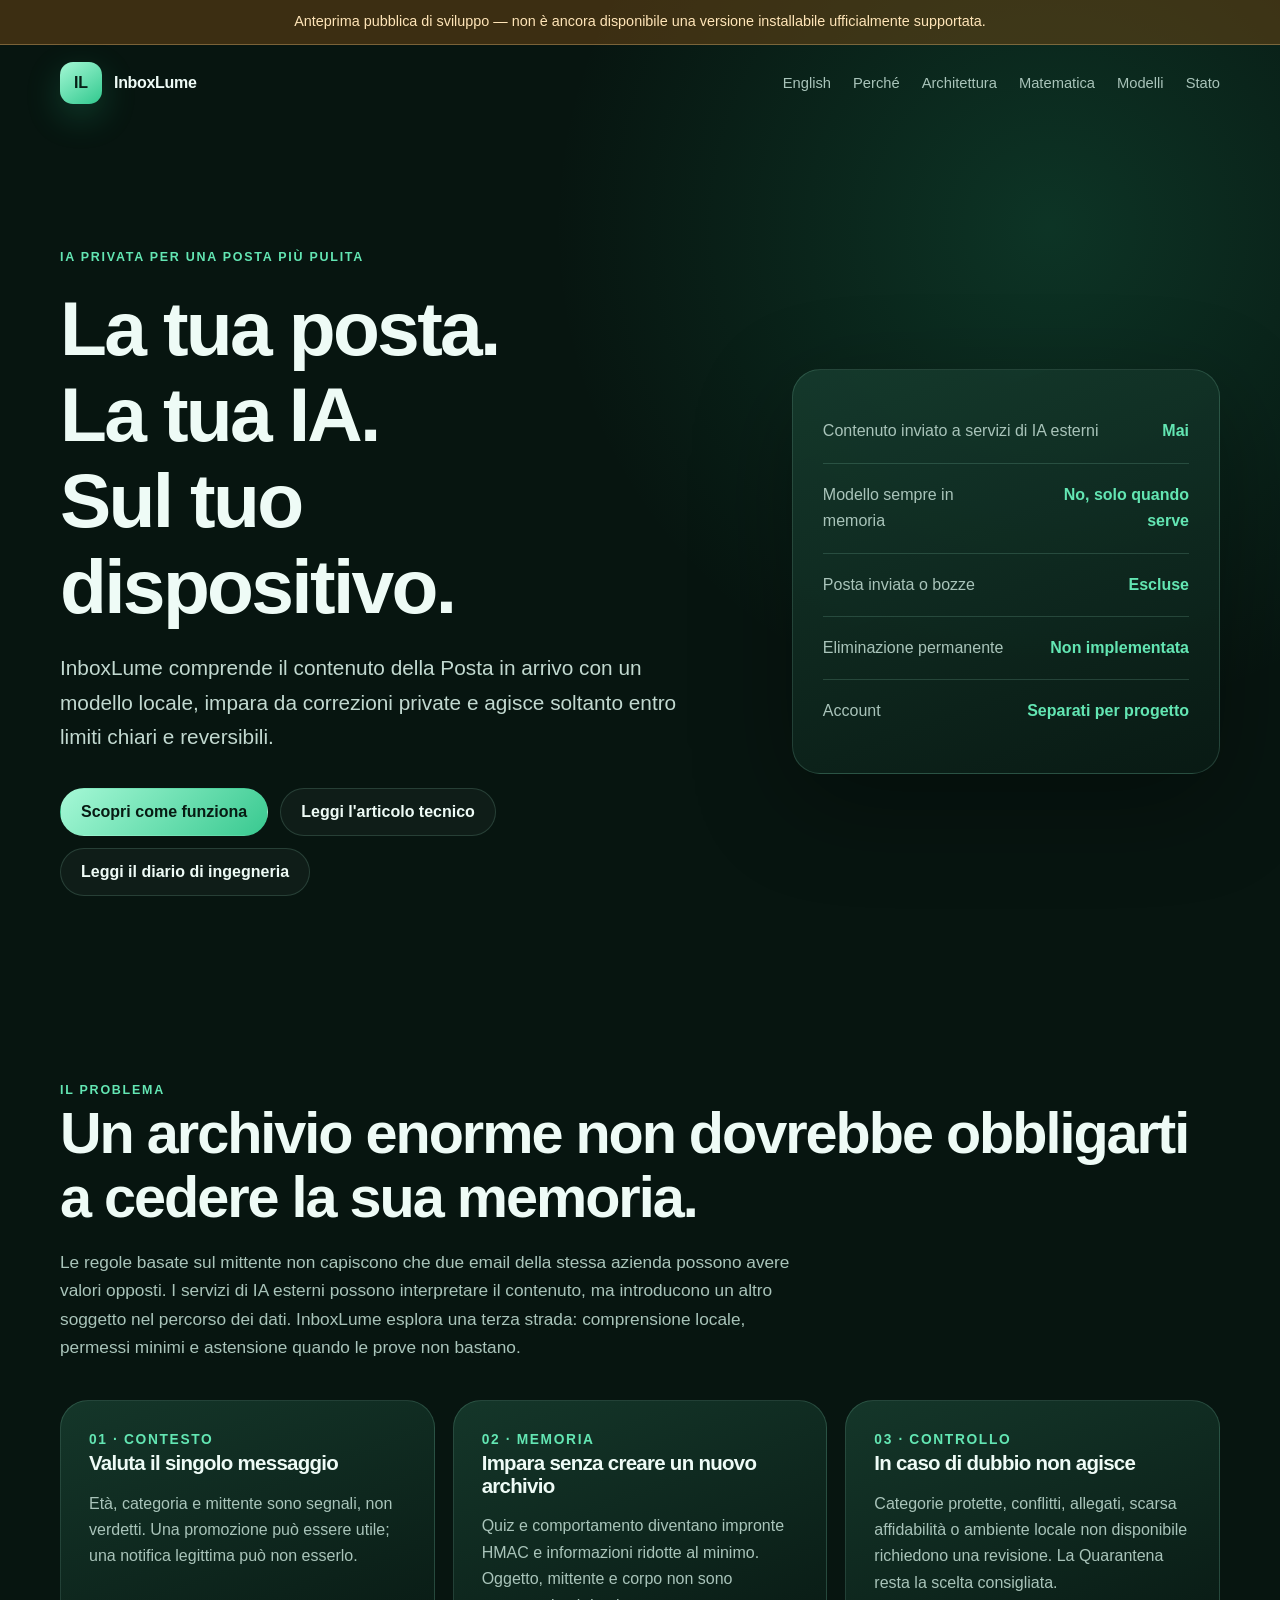
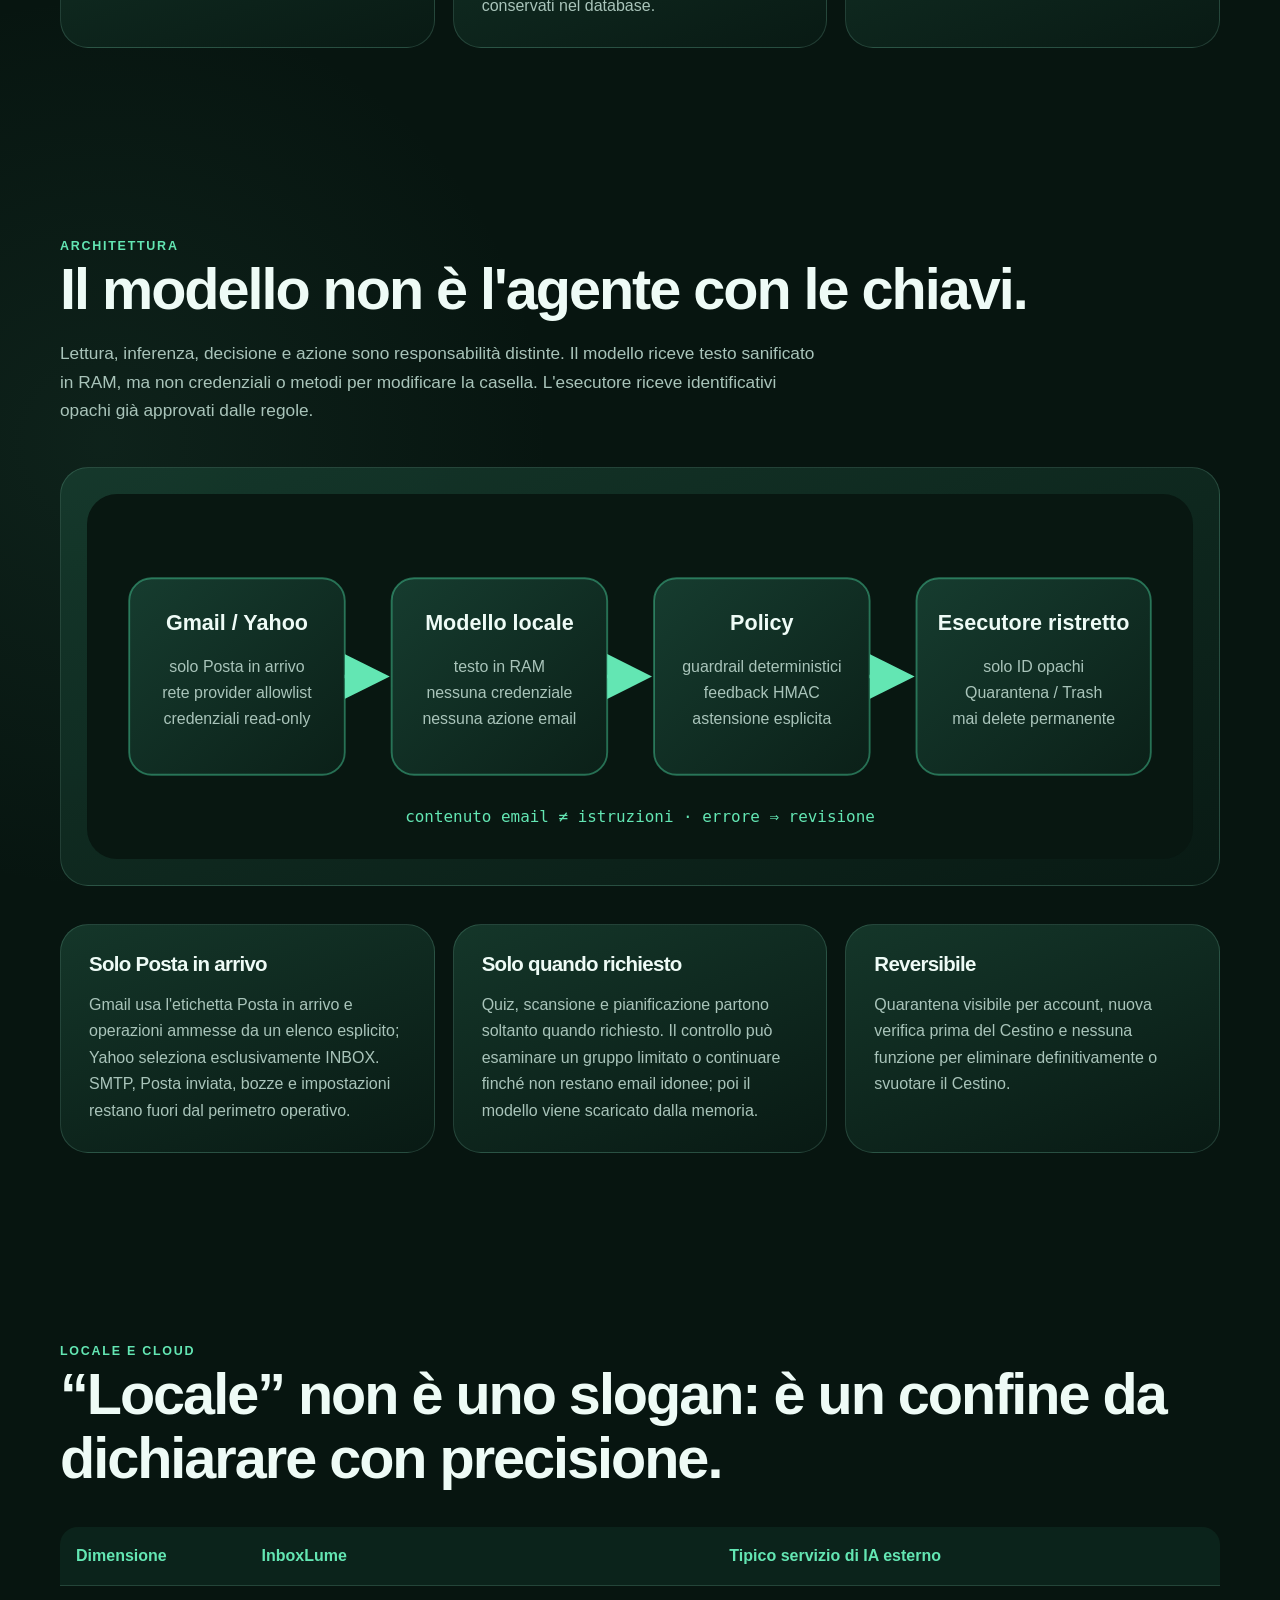
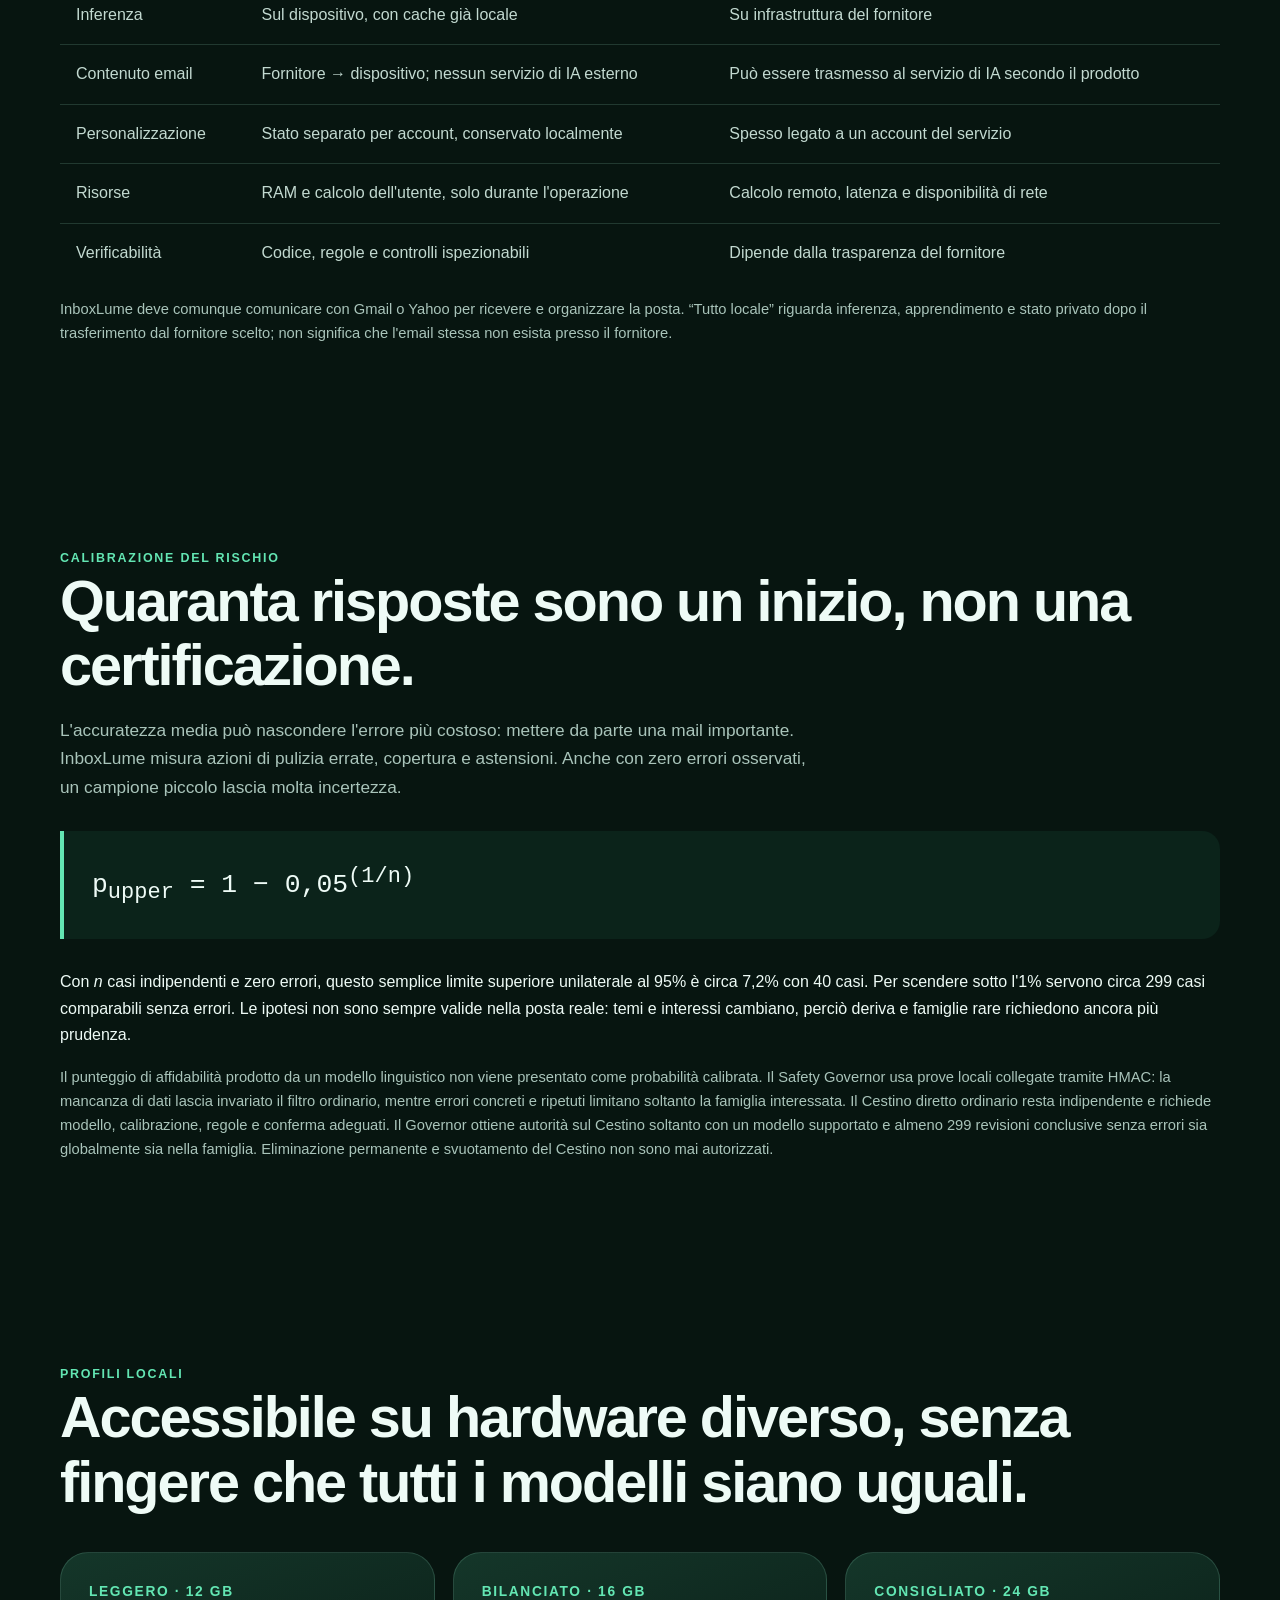
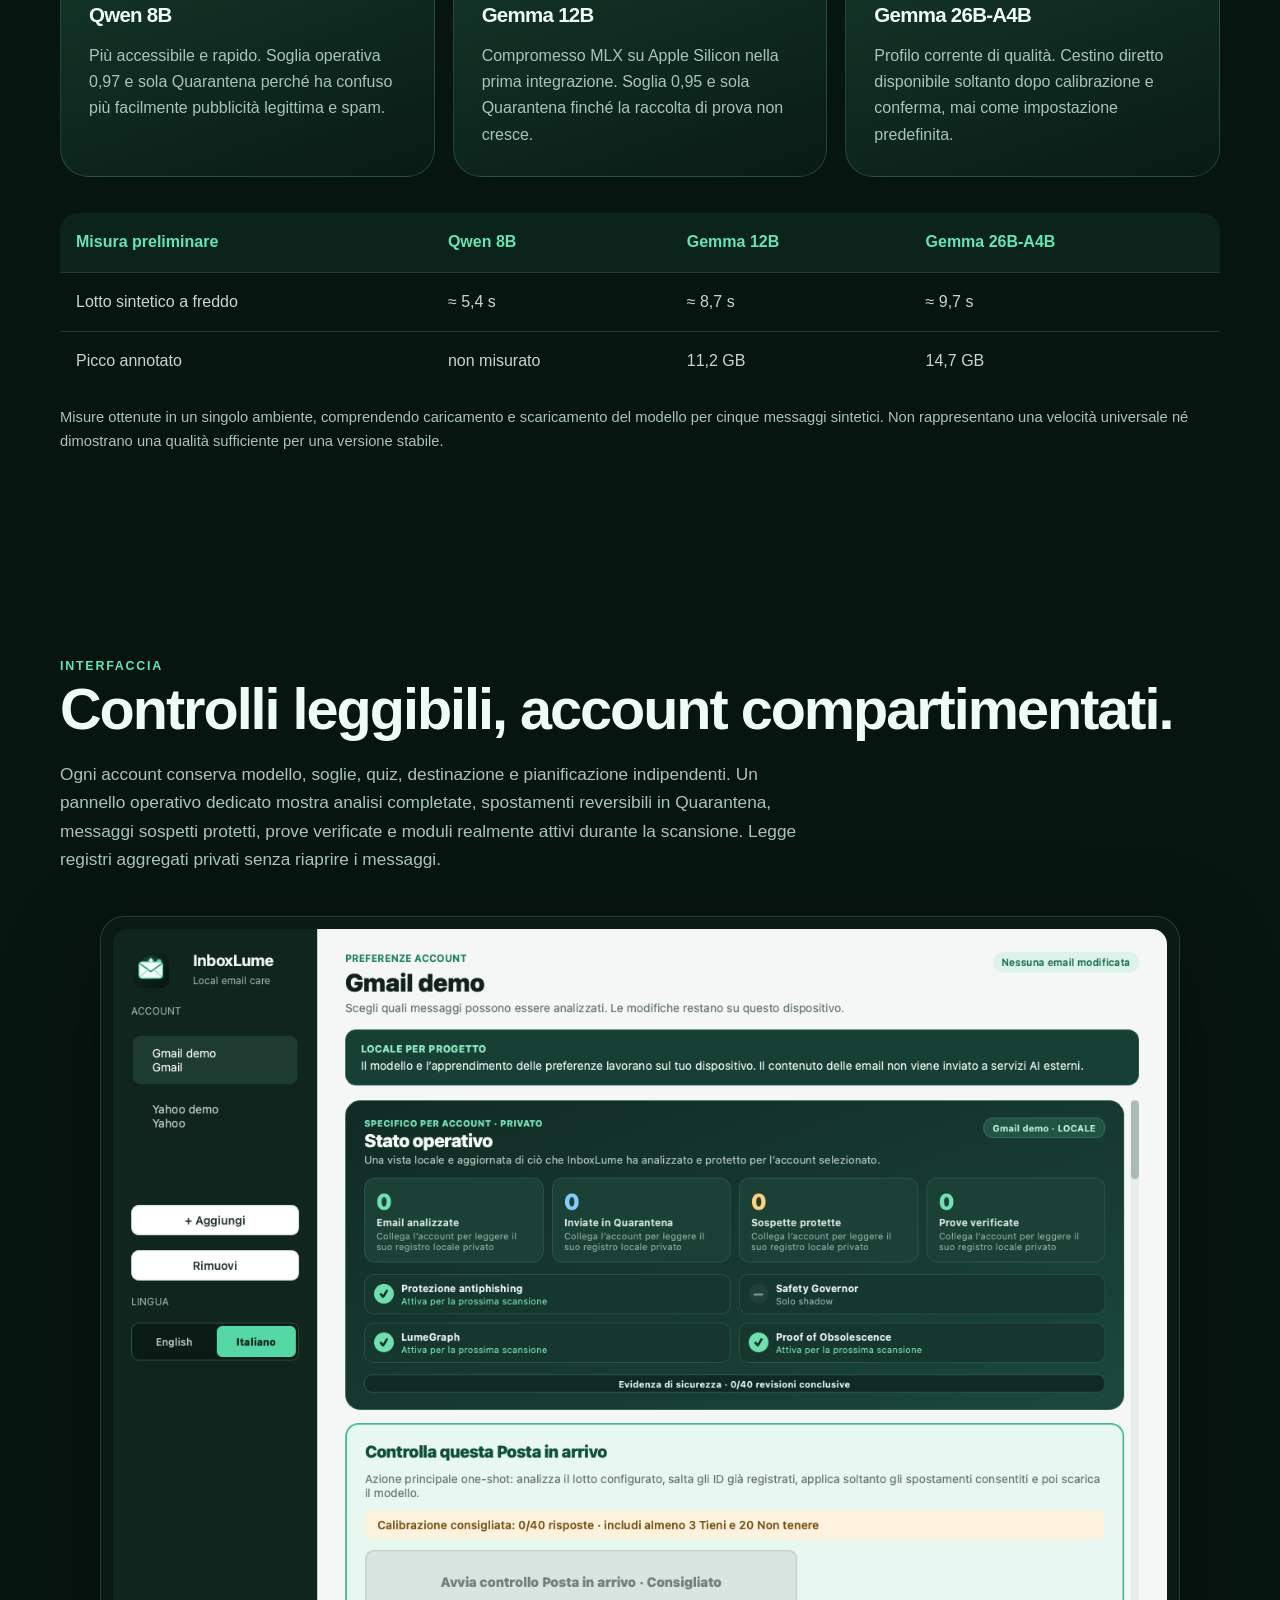
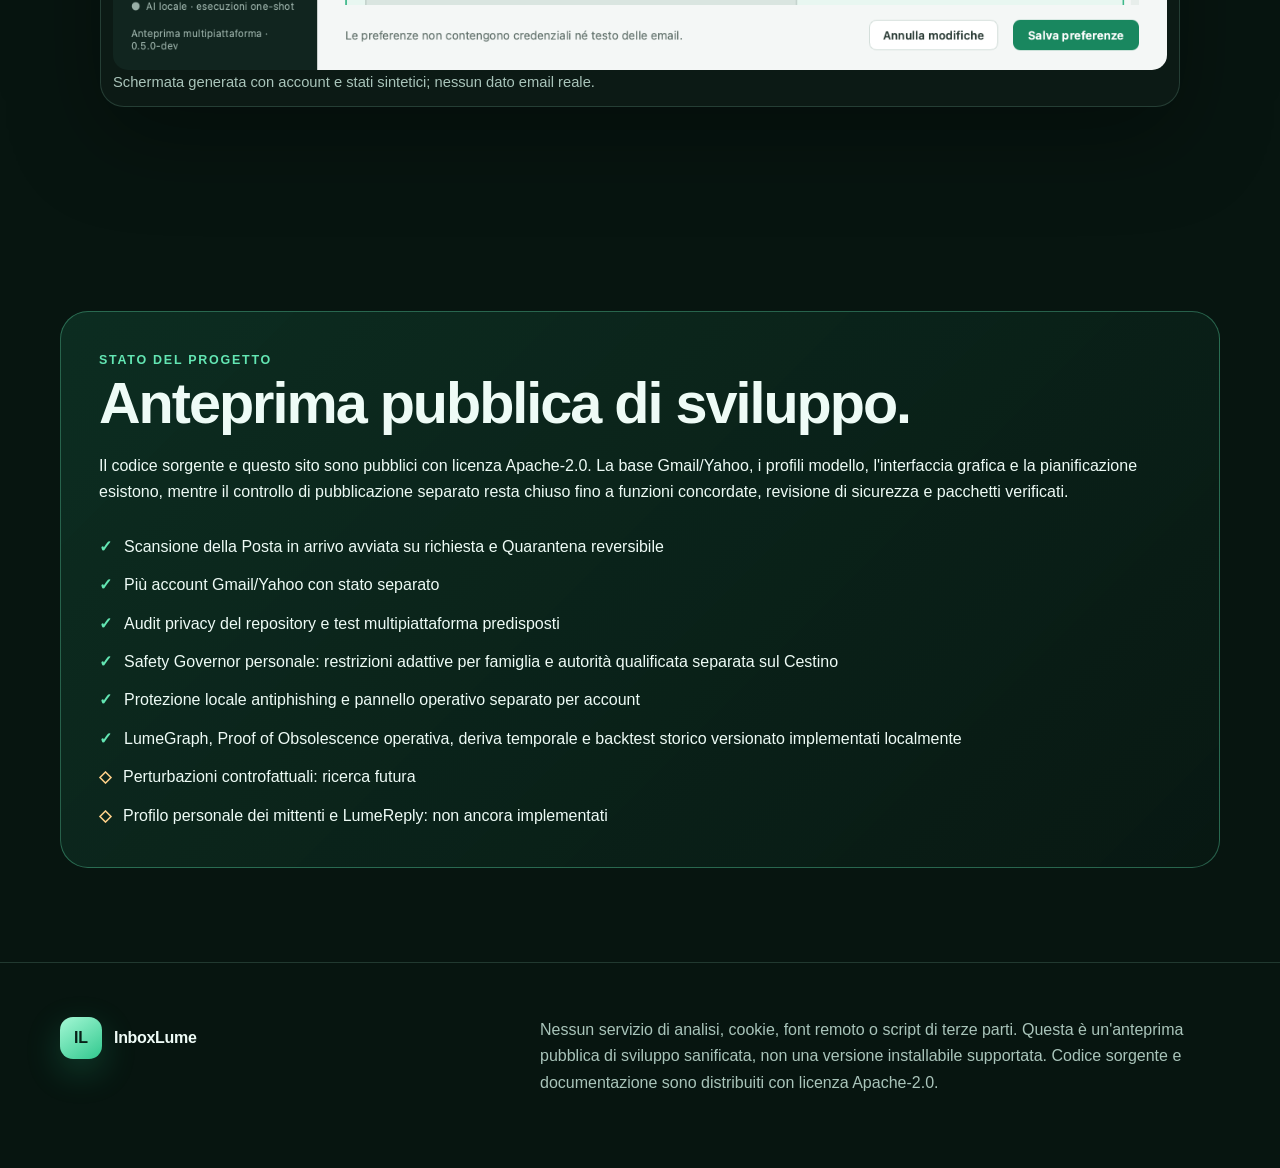
==== commit ebeab556: "Publish standalone technical articles" ====
--- a/docs/it/index.html
+++ b/docs/it/index.html
@@ -3,21 +3,21 @@
 <head>
   <meta charset="utf-8">
   <meta name="viewport" content="width=device-width, initial-scale=1">
-  <meta name="description" content="InboxLume usa modelli AI locali e guardrail deterministici per comprendere e ripulire Gmail e Yahoo senza inviare il contenuto a servizi AI cloud.">
+  <meta name="description" content="InboxLume usa modelli di IA locali e regole deterministiche per comprendere e ripulire Gmail e Yahoo senza inviare il contenuto a servizi di IA esterni.">
   <meta name="color-scheme" content="dark">
   <meta property="og:type" content="website">
-  <meta property="og:title" content="InboxLume — AI privata per una posta più pulita">
+  <meta property="og:title" content="InboxLume — IA privata per una posta più pulita">
   <meta property="og:description" content="Comprensione locale delle email, apprendimento privato, azioni reversibili ed evidenza di sicurezza esplicita.">
   <meta property="og:url" content="https://vellblue.github.io/inboxlume/it/">
-  <title>InboxLume — AI privata per una posta più pulita</title>
+  <title>InboxLume — IA privata per una posta più pulita</title>
   <link rel="icon" href="../assets/favicon.svg" type="image/svg+xml">
   <link rel="canonical" href="https://vellblue.github.io/inboxlume/it/">
   <link rel="alternate" hreflang="it" href="https://vellblue.github.io/inboxlume/it/">
   <link rel="alternate" hreflang="en" href="https://vellblue.github.io/inboxlume/">
-  <link rel="stylesheet" href="../assets/site.css?v=20260831">
+  <link rel="stylesheet" href="../assets/site.css?v=20260901a">
 </head>
 <body>
-  <div class="preflight">Anteprima pubblica di sviluppo — non è ancora disponibile una release pacchettizzata supportata.</div>
+  <div class="preflight">Anteprima pubblica di sviluppo — non è ancora disponibile una versione installabile ufficialmente supportata.</div>
   <header class="wrap">
     <nav aria-label="Navigazione principale">
       <a class="brand" href="#top"><span class="brand-mark">IL</span><strong>InboxLume</strong></a>
@@ -32,19 +32,19 @@
   <main id="top">
     <div class="wrap hero">
       <div>
-        <div class="eyebrow">Private AI for a cleaner inbox</div>
-        <h1>La tua posta.<br>La tua AI.<br>Sul tuo dispositivo.</h1>
-        <p class="lead">InboxLume comprende il contenuto della Posta in arrivo con un modello locale, impara da correzioni private e agisce soltanto entro guardrail limitati e reversibili.</p>
+        <div class="eyebrow">IA privata per una posta più pulita</div>
+        <h1>La tua posta.<br>La tua IA.<br>Sul tuo dispositivo.</h1>
+        <p class="lead">InboxLume comprende il contenuto della Posta in arrivo con un modello locale, impara da correzioni private e agisce soltanto entro limiti chiari e reversibili.</p>
         <div class="hero-actions">
           <a class="button primary" href="#architettura">Scopri come funziona</a>
-          <a class="button" href="ARTICLE.md">Leggi l'articolo tecnico</a>
+          <a class="button" href="article.html">Leggi l'articolo tecnico</a>
           <a class="button" href="engineering-log.html">Leggi il diario di ingegneria</a>
         </div>
       </div>
       <aside class="hero-card" aria-label="Principi chiave">
-        <div class="signal"><span>Contenuto inviato ad AI cloud</span><strong>Mai</strong></div>
-        <div class="signal"><span>Modello sempre in memoria</span><strong>No, one-shot</strong></div>
-        <div class="signal"><span>Posta inviata o bozze</span><strong>Fuori scope</strong></div>
+        <div class="signal"><span>Contenuto inviato a servizi di IA esterni</span><strong>Mai</strong></div>
+        <div class="signal"><span>Modello sempre in memoria</span><strong>No, solo quando serve</strong></div>
+        <div class="signal"><span>Posta inviata o bozze</span><strong>Escluse</strong></div>
         <div class="signal"><span>Eliminazione permanente</span><strong>Non implementata</strong></div>
         <div class="signal"><span>Account</span><strong>Separati per progetto</strong></div>
       </aside>
@@ -53,23 +53,23 @@
     <section id="perche" class="wrap">
       <div class="eyebrow">Il problema</div>
       <h2>Un archivio enorme non dovrebbe obbligarti a cedere la sua memoria.</h2>
-      <p class="section-intro">Le regole per mittente non capiscono che due email della stessa azienda possono avere valori opposti. I servizi AI cloud possono capire il contenuto, ma introducono un altro soggetto nel percorso dei dati. InboxLume esplora una terza strada: semantica locale, permessi minimi e astensione quando la prova non basta.</p>
+      <p class="section-intro">Le regole basate sul mittente non capiscono che due email della stessa azienda possono avere valori opposti. I servizi di IA esterni possono interpretare il contenuto, ma introducono un altro soggetto nel percorso dei dati. InboxLume esplora una terza strada: comprensione locale, permessi minimi e astensione quando le prove non bastano.</p>
       <div class="grid">
         <article class="panel"><div class="number">01 · CONTESTO</div><h3>Valuta il singolo messaggio</h3><p>Età, categoria e mittente sono segnali, non verdetti. Una promozione può essere utile; una notifica legittima può non esserlo.</p></article>
-        <article class="panel"><div class="number">02 · MEMORIA</div><h3>Impara senza creare un corpus</h3><p>Quiz e comportamento diventano impronte HMAC e feature minimizzate. Oggetto, mittente e corpo non sono conservati nel database.</p></article>
-        <article class="panel"><div class="number">03 · CONTROLLO</div><h3>Preferisce non agire</h3><p>Categorie protette, conflitti, allegati, bassa confidenza o runtime assente producono revisione. La Quarantena resta la via consigliata.</p></article>
+        <article class="panel"><div class="number">02 · MEMORIA</div><h3>Impara senza creare un nuovo archivio</h3><p>Quiz e comportamento diventano impronte HMAC e informazioni ridotte al minimo. Oggetto, mittente e corpo non sono conservati nel database.</p></article>
+        <article class="panel"><div class="number">03 · CONTROLLO</div><h3>In caso di dubbio non agisce</h3><p>Categorie protette, conflitti, allegati, scarsa affidabilità o ambiente locale non disponibile richiedono una revisione. La Quarantena resta la scelta consigliata.</p></article>
       </div>
     </section>
 
     <section id="architettura" class="wrap">
       <div class="eyebrow">Architettura</div>
       <h2>Il modello non è l'agente con le chiavi.</h2>
-      <p class="section-intro">Lettura, inferenza, decisione e azione sono responsabilità distinte. Il modello riceve testo sanificato in RAM, ma non credenziali o metodi per modificare la casella. L'esecutore riceve ID opachi già selezionati dalla policy.</p>
+      <p class="section-intro">Lettura, inferenza, decisione e azione sono responsabilità distinte. Il modello riceve testo sanificato in RAM, ma non credenziali o metodi per modificare la casella. L'esecutore riceve identificativi opachi già approvati dalle regole.</p>
       <div class="architecture panel"><img src="../assets/architecture.svg" alt="Diagramma dei quattro componenti separati di InboxLume"></div>
       <div class="grid">
-        <article class="panel"><h3>Inbox-only</h3><p>Gmail usa label Inbox e trasporti allowlist; Yahoo seleziona esclusivamente INBOX. SMTP, Sent, drafts e settings non esistono nel dominio operativo.</p></article>
-        <article class="panel"><h3>One-shot</h3><p>Quiz, scansione e pianificazione partono soltanto quando richiesto. Il controllo può usare un lotto limitato o continuare finché non restano email idonee; poi il modello viene scaricato.</p></article>
-        <article class="panel"><h3>Reversibile</h3><p>Quarantena visibile per account, nuova verifica prima del Cestino e nessuna API per permanent delete o empty-trash.</p></article>
+        <article class="panel"><h3>Solo Posta in arrivo</h3><p>Gmail usa l'etichetta Posta in arrivo e operazioni ammesse da un elenco esplicito; Yahoo seleziona esclusivamente INBOX. SMTP, Posta inviata, bozze e impostazioni restano fuori dal perimetro operativo.</p></article>
+        <article class="panel"><h3>Solo quando richiesto</h3><p>Quiz, scansione e pianificazione partono soltanto quando richiesto. Il controllo può esaminare un gruppo limitato o continuare finché non restano email idonee; poi il modello viene scaricato dalla memoria.</p></article>
+        <article class="panel"><h3>Reversibile</h3><p>Quarantena visibile per account, nuova verifica prima del Cestino e nessuna funzione per eliminare definitivamente o svuotare il Cestino.</p></article>
       </div>
     </section>
 
@@ -77,25 +77,25 @@
       <div class="eyebrow">Locale e cloud</div>
       <h2>“Locale” non è uno slogan: è un confine da dichiarare con precisione.</h2>
       <table class="comparison">
-        <thead><tr><th>Dimensione</th><th>InboxLume</th><th>Approccio AI cloud tipico</th></tr></thead>
+        <thead><tr><th>Dimensione</th><th>InboxLume</th><th>Tipico servizio di IA esterno</th></tr></thead>
         <tbody>
           <tr><td>Inferenza</td><td>Sul dispositivo, con cache già locale</td><td>Su infrastruttura del fornitore</td></tr>
-          <tr><td>Contenuto email</td><td>Provider → dispositivo; nessun servizio AI esterno</td><td>Può essere trasmesso al servizio AI secondo il prodotto</td></tr>
+          <tr><td>Contenuto email</td><td>Fornitore → dispositivo; nessun servizio di IA esterno</td><td>Può essere trasmesso al servizio di IA secondo il prodotto</td></tr>
           <tr><td>Personalizzazione</td><td>Stato separato per account, conservato localmente</td><td>Spesso legato a un account del servizio</td></tr>
           <tr><td>Risorse</td><td>RAM e calcolo dell'utente, solo durante l'operazione</td><td>Calcolo remoto, latenza e disponibilità di rete</td></tr>
-          <tr><td>Verificabilità</td><td>Codice, policy e audit ispezionabili</td><td>Dipende dalla trasparenza del fornitore</td></tr>
+          <tr><td>Verificabilità</td><td>Codice, regole e controlli ispezionabili</td><td>Dipende dalla trasparenza del fornitore</td></tr>
         </tbody>
       </table>
-      <p class="fineprint">InboxLume deve comunque comunicare con Gmail o Yahoo per ricevere e organizzare la posta. “Tutto locale” riguarda inferenza, apprendimento e stato privato dopo il trasferimento dal provider scelto; non significa che l'email stessa non esista presso il provider.</p>
+      <p class="fineprint">InboxLume deve comunque comunicare con Gmail o Yahoo per ricevere e organizzare la posta. “Tutto locale” riguarda inferenza, apprendimento e stato privato dopo il trasferimento dal fornitore scelto; non significa che l'email stessa non esista presso il fornitore.</p>
     </section>
 
     <section id="matematica" class="wrap">
       <div class="eyebrow">Calibrazione del rischio</div>
       <h2>Quaranta risposte sono un inizio, non una certificazione.</h2>
-      <p class="section-intro">L'accuracy media può nascondere l'errore più costoso: mettere da parte una mail importante. InboxLume misura falsi cleanup, copertura e astensioni. Anche con zero errori osservati, un campione piccolo lascia grande incertezza.</p>
+      <p class="section-intro">L'accuratezza media può nascondere l'errore più costoso: mettere da parte una mail importante. InboxLume misura azioni di pulizia errate, copertura e astensioni. Anche con zero errori osservati, un campione piccolo lascia molta incertezza.</p>
       <div class="formula">p<sub>upper</sub> = 1 − 0,05<sup>(1/n)</sup></div>
       <p>Con <em>n</em> casi indipendenti e zero errori, questo semplice limite superiore unilaterale al 95% è circa 7,2% con 40 casi. Per scendere sotto l'1% servono circa 299 casi comparabili senza errori. Le ipotesi non sono sempre valide nella posta reale: temi e interessi cambiano, perciò deriva e famiglie rare richiedono ancora più prudenza.</p>
-      <p class="fineprint">La confidenza prodotta da un LLM non viene presentata come probabilità calibrata. Il Safety Governor usa evidenza locale collegata tramite HMAC: la mancanza di dati lascia invariato il filtro ordinario, mentre errori concreti e ripetuti limitano soltanto la famiglia interessata. Il Cestino diretto ordinario resta indipendente con vincoli di modello, calibrazione, policy e conferma. Il Governor stesso ottiene autorità sul Cestino soltanto con un modello supportato e almeno 299 revisioni conclusive senza errori sia globalmente sia nella famiglia. Eliminazione permanente e svuotamento del Cestino non sono mai autorizzati.</p>
+      <p class="fineprint">Il punteggio di affidabilità prodotto da un modello linguistico non viene presentato come probabilità calibrata. Il Safety Governor usa prove locali collegate tramite HMAC: la mancanza di dati lascia invariato il filtro ordinario, mentre errori concreti e ripetuti limitano soltanto la famiglia interessata. Il Cestino diretto ordinario resta indipendente e richiede modello, calibrazione, regole e conferma adeguati. Il Governor ottiene autorità sul Cestino soltanto con un modello supportato e almeno 299 revisioni conclusive senza errori sia globalmente sia nella famiglia. Eliminazione permanente e svuotamento del Cestino non sono mai autorizzati.</p>
     </section>
 
     <section id="modelli" class="wrap">
@@ -103,20 +103,20 @@
       <h2>Accessibile su hardware diverso, senza fingere che tutti i modelli siano uguali.</h2>
       <div class="grid">
         <article class="panel"><div class="number">LEGGERO · 12 GB</div><h3>Qwen 8B</h3><p>Più accessibile e rapido. Soglia operativa 0,97 e sola Quarantena perché ha confuso più facilmente pubblicità legittima e spam.</p></article>
-        <article class="panel"><div class="number">BILANCIATO · 16 GB</div><h3>Gemma 12B</h3><p>Compromesso MLX su Apple Silicon nella prima integrazione. Soglia 0,95 e sola Quarantena finché il corpus non cresce.</p></article>
+        <article class="panel"><div class="number">BILANCIATO · 16 GB</div><h3>Gemma 12B</h3><p>Compromesso MLX su Apple Silicon nella prima integrazione. Soglia 0,95 e sola Quarantena finché la raccolta di prova non cresce.</p></article>
         <article class="panel"><div class="number">CONSIGLIATO · 24 GB</div><h3>Gemma 26B-A4B</h3><p>Profilo corrente di qualità. Cestino diretto disponibile soltanto dopo calibrazione e conferma, mai come impostazione predefinita.</p></article>
       </div>
       <table class="comparison">
         <thead><tr><th>Misura preliminare</th><th>Qwen 8B</th><th>Gemma 12B</th><th>Gemma 26B-A4B</th></tr></thead>
         <tbody><tr><td>Lotto sintetico a freddo</td><td>≈ 5,4 s</td><td>≈ 8,7 s</td><td>≈ 9,7 s</td></tr><tr><td>Picco annotato</td><td>non misurato</td><td>11,2 GB</td><td>14,7 GB</td></tr></tbody>
       </table>
-      <p class="fineprint">Misure su un singolo ambiente, inclusive di caricamento e scaricamento per cinque messaggi sintetici. Non rappresentano velocità universale né qualità sufficiente per una release.</p>
+      <p class="fineprint">Misure ottenute in un singolo ambiente, comprendendo caricamento e scaricamento del modello per cinque messaggi sintetici. Non rappresentano una velocità universale né dimostrano una qualità sufficiente per una versione stabile.</p>
     </section>
 
     <section class="wrap">
       <div class="eyebrow">Interfaccia</div>
       <h2>Controlli leggibili, account compartimentati.</h2>
-      <p class="section-intro">Ogni account conserva modello, soglie, quiz, destinazione e schedule indipendenti. Una dashboard operativa dedicata mostra analisi completate, spostamenti reversibili in Quarantena, messaggi sospetti protetti, prove verificate e moduli realmente attivi durante la scansione. Legge registri aggregati privati senza riaprire i messaggi.</p>
+      <p class="section-intro">Ogni account conserva modello, soglie, quiz, destinazione e pianificazione indipendenti. Un pannello operativo dedicato mostra analisi completate, spostamenti reversibili in Quarantena, messaggi sospetti protetti, prove verificate e moduli realmente attivi durante la scansione. Legge registri aggregati privati senza riaprire i messaggi.</p>
       <figure class="screenshot"><img src="../assets/inboxlume-settings-it.png" alt="Interfaccia italiana di InboxLume con account sintetici e impostazioni locali"><figcaption class="fineprint">Schermata generata con account e stati sintetici; nessun dato email reale.</figcaption></figure>
     </section>
 
@@ -124,16 +124,16 @@
       <div class="callout">
         <div class="eyebrow">Stato del progetto</div>
         <h2>Anteprima pubblica di sviluppo.</h2>
-        <p>Il sorgente e questo sito sono pubblici con licenza Apache-2.0. La base Gmail/Yahoo, i profili modello, la GUI e la pianificazione esistono, mentre il release gate separato resta chiuso fino a funzioni concordate, revisione di sicurezza e pacchetti verificati.</p>
+        <p>Il codice sorgente e questo sito sono pubblici con licenza Apache-2.0. La base Gmail/Yahoo, i profili modello, l'interfaccia grafica e la pianificazione esistono, mentre il controllo di pubblicazione separato resta chiuso fino a funzioni concordate, revisione di sicurezza e pacchetti verificati.</p>
         <div class="status-list">
-          <div class="status-item">Scansione Inbox one-shot e Quarantena reversibile</div>
+          <div class="status-item">Scansione della Posta in arrivo avviata su richiesta e Quarantena reversibile</div>
           <div class="status-item">Più account Gmail/Yahoo con stato separato</div>
           <div class="status-item">Audit privacy del repository e test multipiattaforma predisposti</div>
           <div class="status-item">Safety Governor personale: restrizioni adattive per famiglia e autorità qualificata separata sul Cestino</div>
-          <div class="status-item">Protezione locale antiphishing e dashboard operativa separata per account</div>
+          <div class="status-item">Protezione locale antiphishing e pannello operativo separato per account</div>
           <div class="status-item">LumeGraph, Proof of Obsolescence operativa, deriva temporale e backtest storico versionato implementati localmente</div>
           <div class="status-item future">Perturbazioni controfattuali: ricerca futura</div>
-          <div class="status-item future">Baseline personale dei mittenti e LumeReply: non ancora implementati</div>
+          <div class="status-item future">Profilo personale dei mittenti e LumeReply: non ancora implementati</div>
         </div>
       </div>
     </section>
@@ -142,7 +142,7 @@
   <footer>
     <div class="wrap footer-grid">
       <div><a class="brand" href="#top"><span class="brand-mark">IL</span><strong>InboxLume</strong></a></div>
-      <div class="privacy-note">Nessun analytics, cookie, font remoto o script di terze parti. Questa è un'anteprima pubblica di sviluppo sanificata, non una release supportata. Sorgente e documentazione sono distribuiti con licenza Apache-2.0.</div>
+      <div class="privacy-note">Nessun servizio di analisi, cookie, font remoto o script di terze parti. Questa è un'anteprima pubblica di sviluppo sanificata, non una versione installabile supportata. Codice sorgente e documentazione sono distribuiti con licenza Apache-2.0.</div>
     </div>
   </footer>
 </body>
--- a/docs/assets/site.css
+++ b/docs/assets/site.css
@@ -171,3 +171,44 @@
 .metric strong { display: block; margin-top: 6px; font-size: 1.6rem; }
 .metric.bad strong { color: var(--danger); }
 .metric.good strong { color: var(--lume); }
+
+/* Static technical article pages generated from the repository Markdown source. */
+.article-shell { padding: 34px 0 90px; }
+.article-hero { padding: clamp(48px, 8vw, 92px) 0 44px; }
+.article-hero h1 {
+  max-width: 18ch;
+  margin-bottom: 0;
+  font-size: clamp(2.7rem, 5.5vw, 4.7rem);
+}
+.article-prose { max-width: 860px; }
+.article-prose > p,
+.article-prose > ul,
+.article-prose > ol { color: #c2d9d0; font-size: 1.04rem; }
+.article-prose > p { margin: 0 0 1.3em; }
+.article-prose a { overflow-wrap: anywhere; }
+.article-prose > h2 {
+  margin: 76px 0 24px;
+  padding-top: 28px;
+  border-top: 1px solid var(--line);
+  font-size: clamp(1.9rem, 4vw, 3.1rem);
+  scroll-margin-top: 24px;
+}
+.article-prose > ul,
+.article-prose > ol { padding-left: 1.35rem; margin: 0 0 1.6rem; }
+.article-prose > ul li,
+.article-prose > ol li { padding-left: .35rem; margin: .65rem 0; }
+.article-note {
+  margin: 0 0 18px; padding: 18px 22px;
+  border: 1px solid var(--line); border-radius: 16px;
+  background: rgba(255,255,255,.025); color: var(--muted);
+}
+.article-note p { margin: 0 0 10px; }
+.article-note p:last-child { margin-bottom: 0; }
+.article-table { overflow-x: auto; margin: 18px 0 34px; }
+.article-table .comparison { margin-top: 0; min-width: 650px; }
+
+@media (max-width: 620px) {
+  .article-shell { padding-top: 10px; }
+  .article-prose > h2 { margin-top: 54px; }
+  .article-note { padding: 16px 18px; }
+}
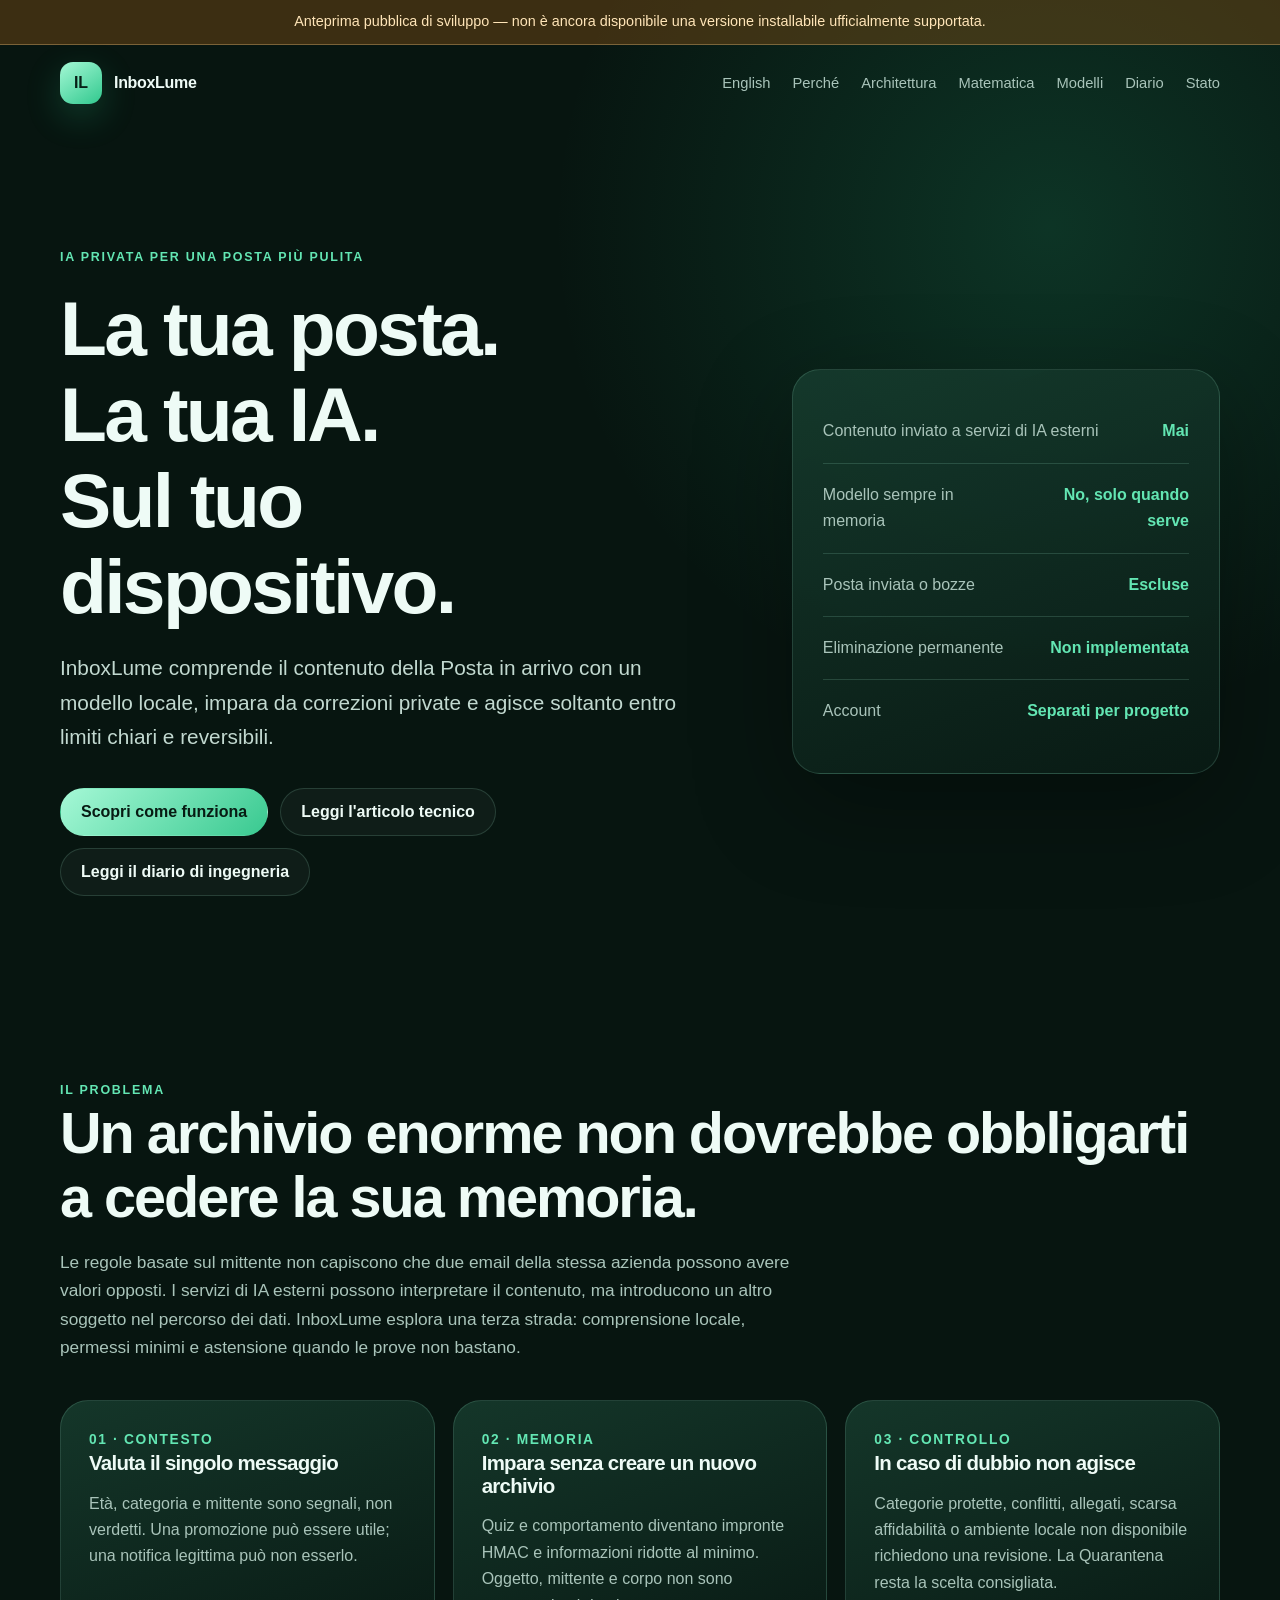
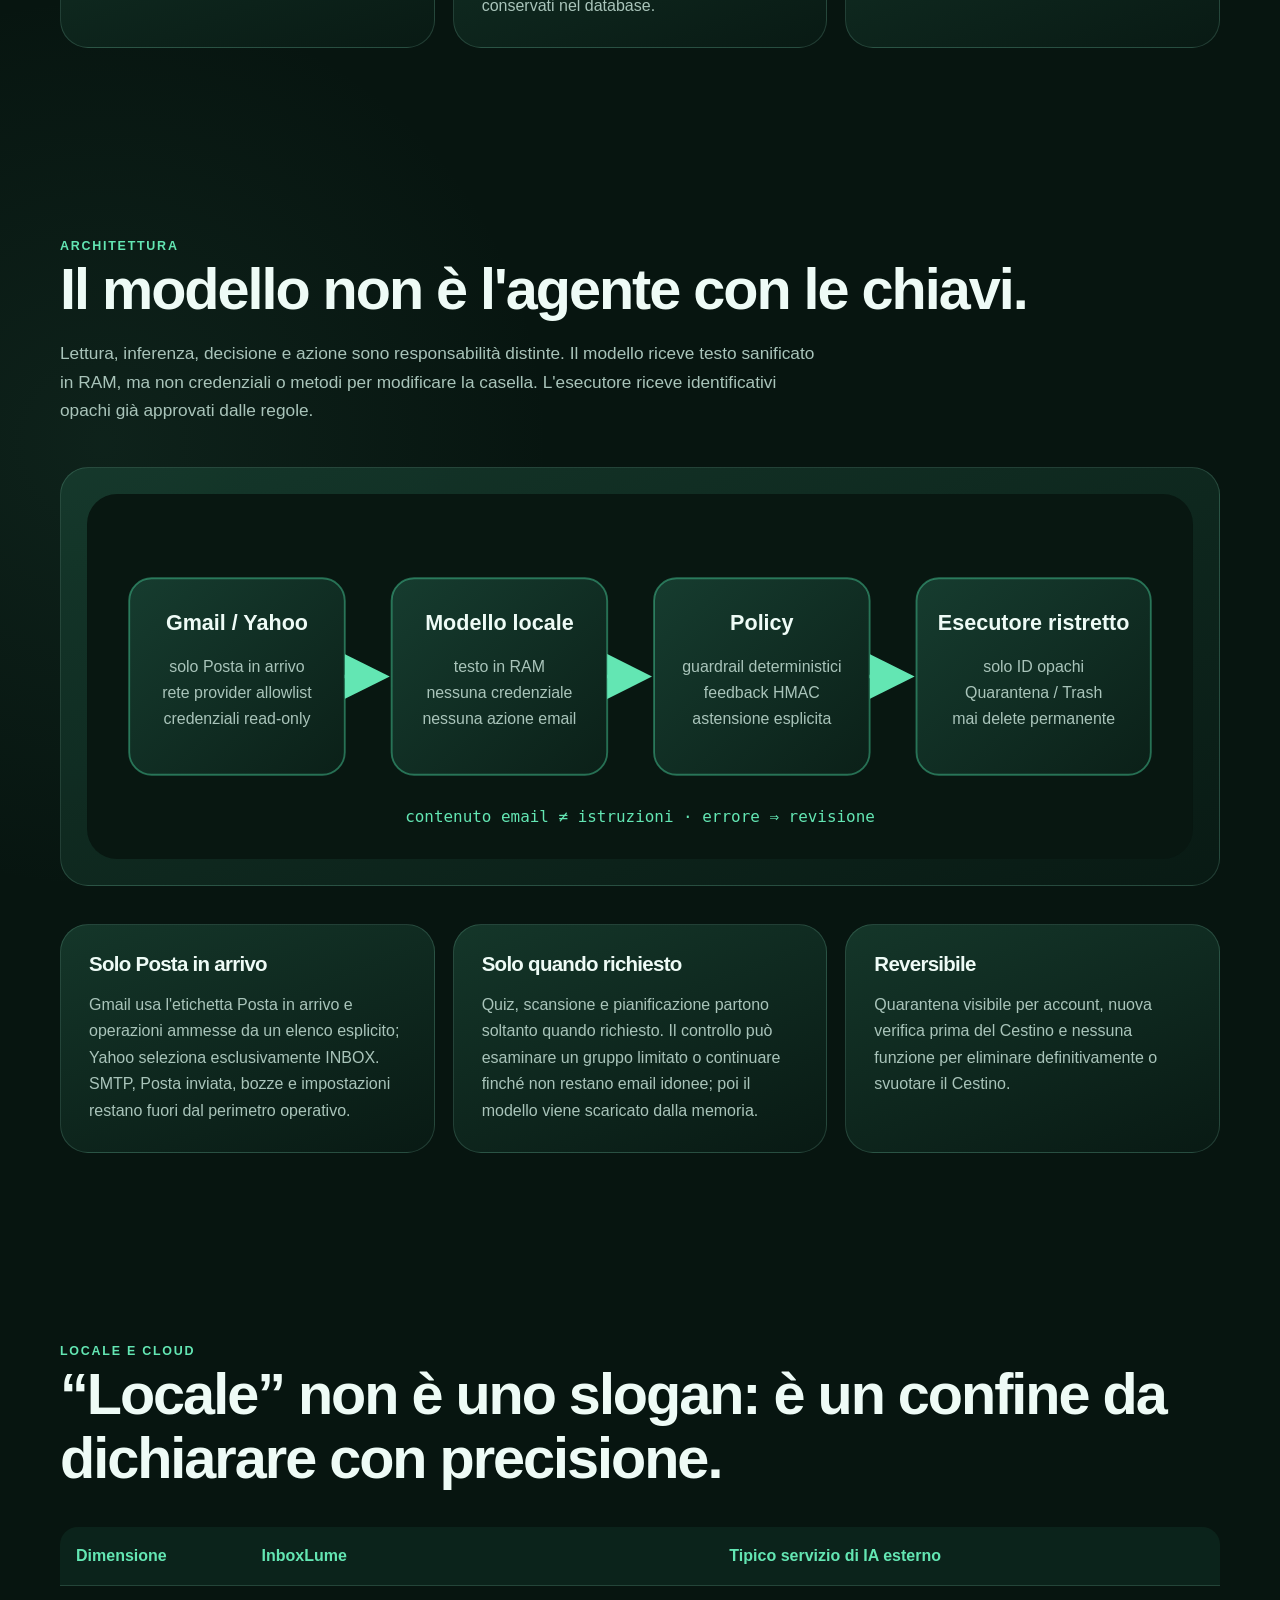
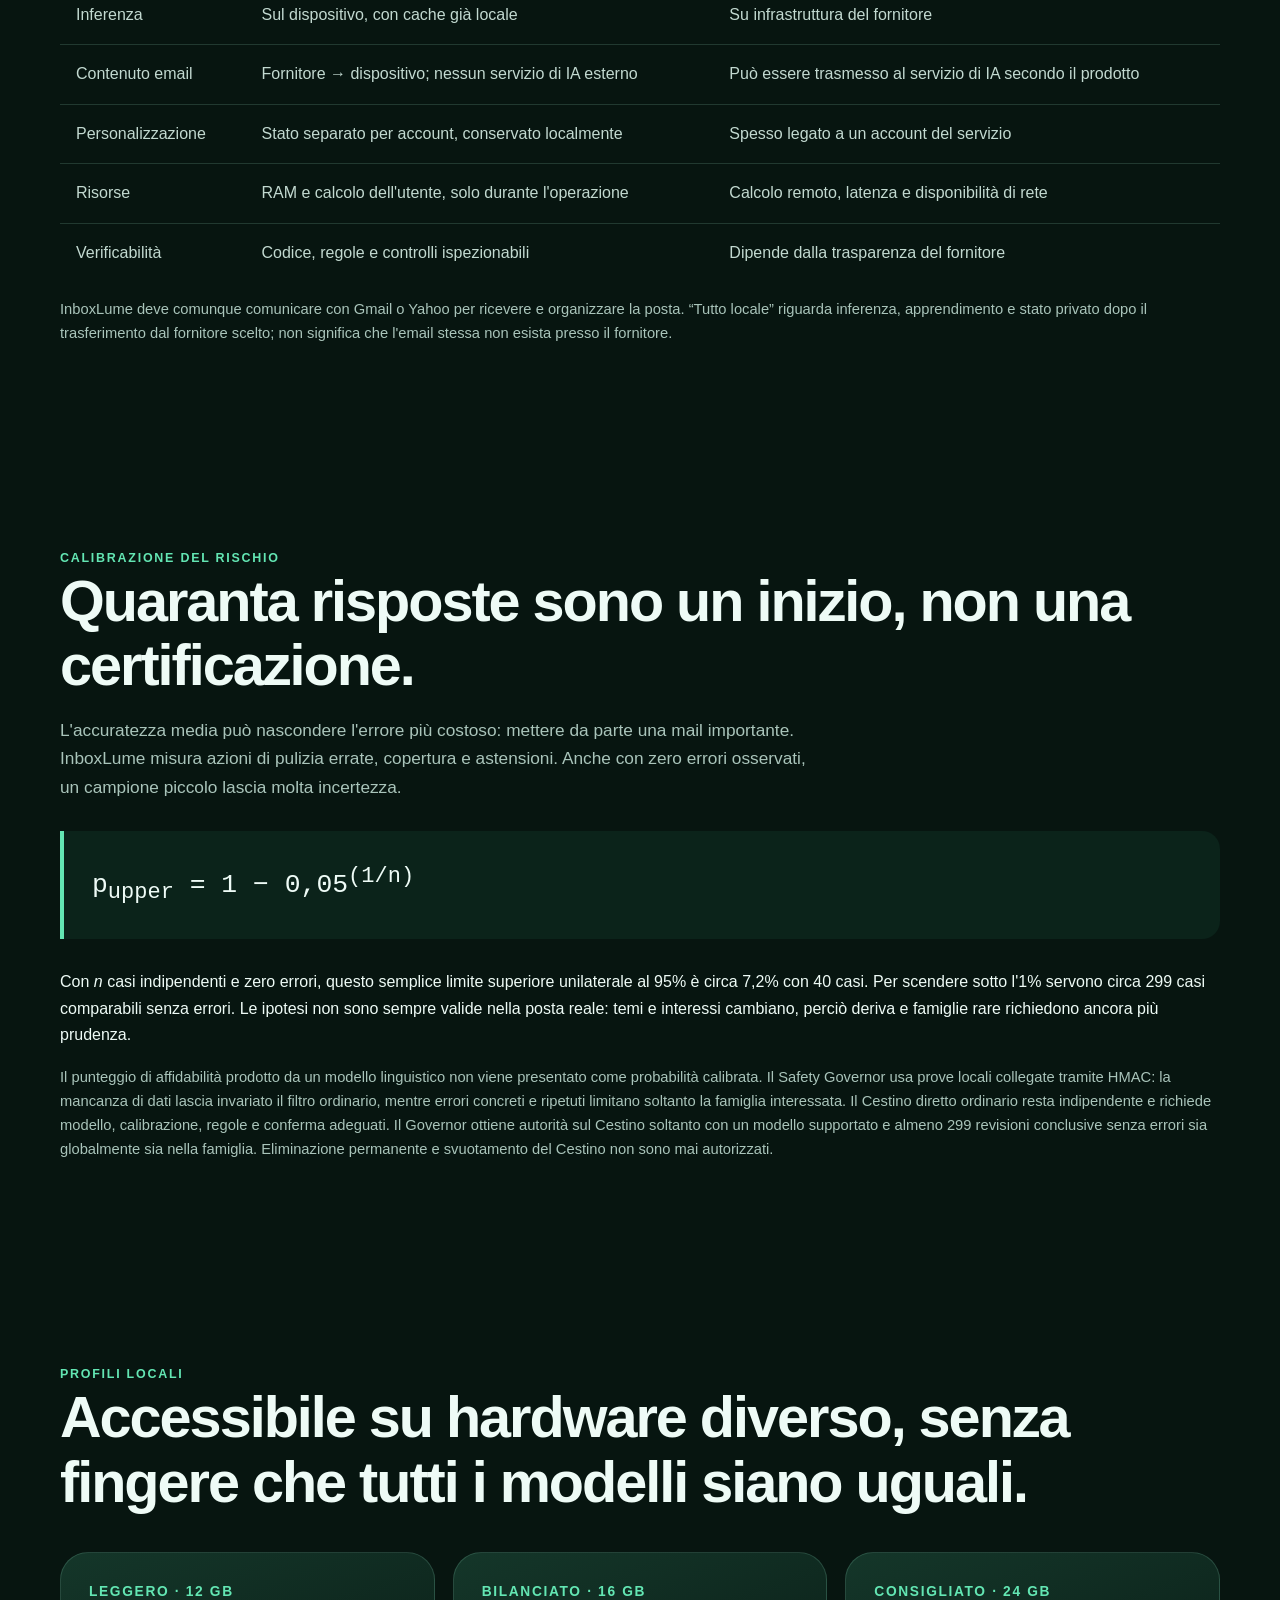
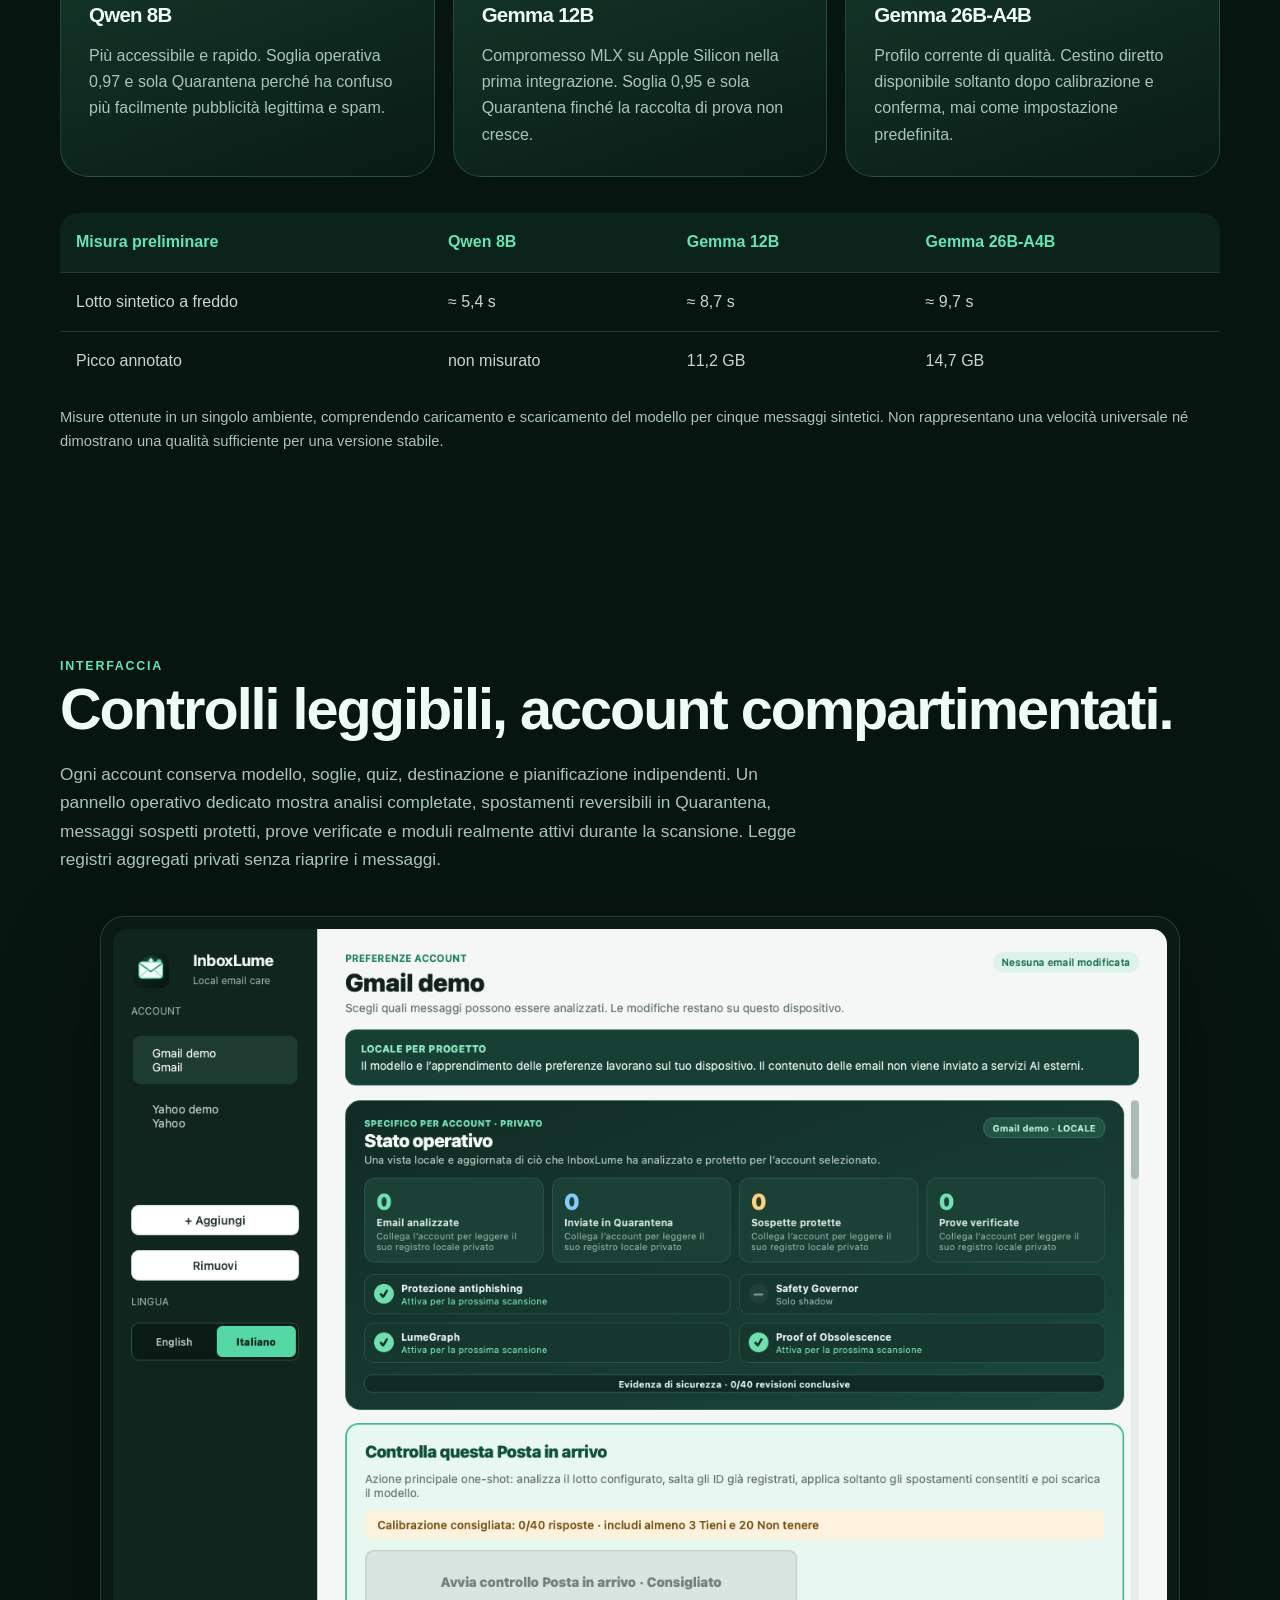
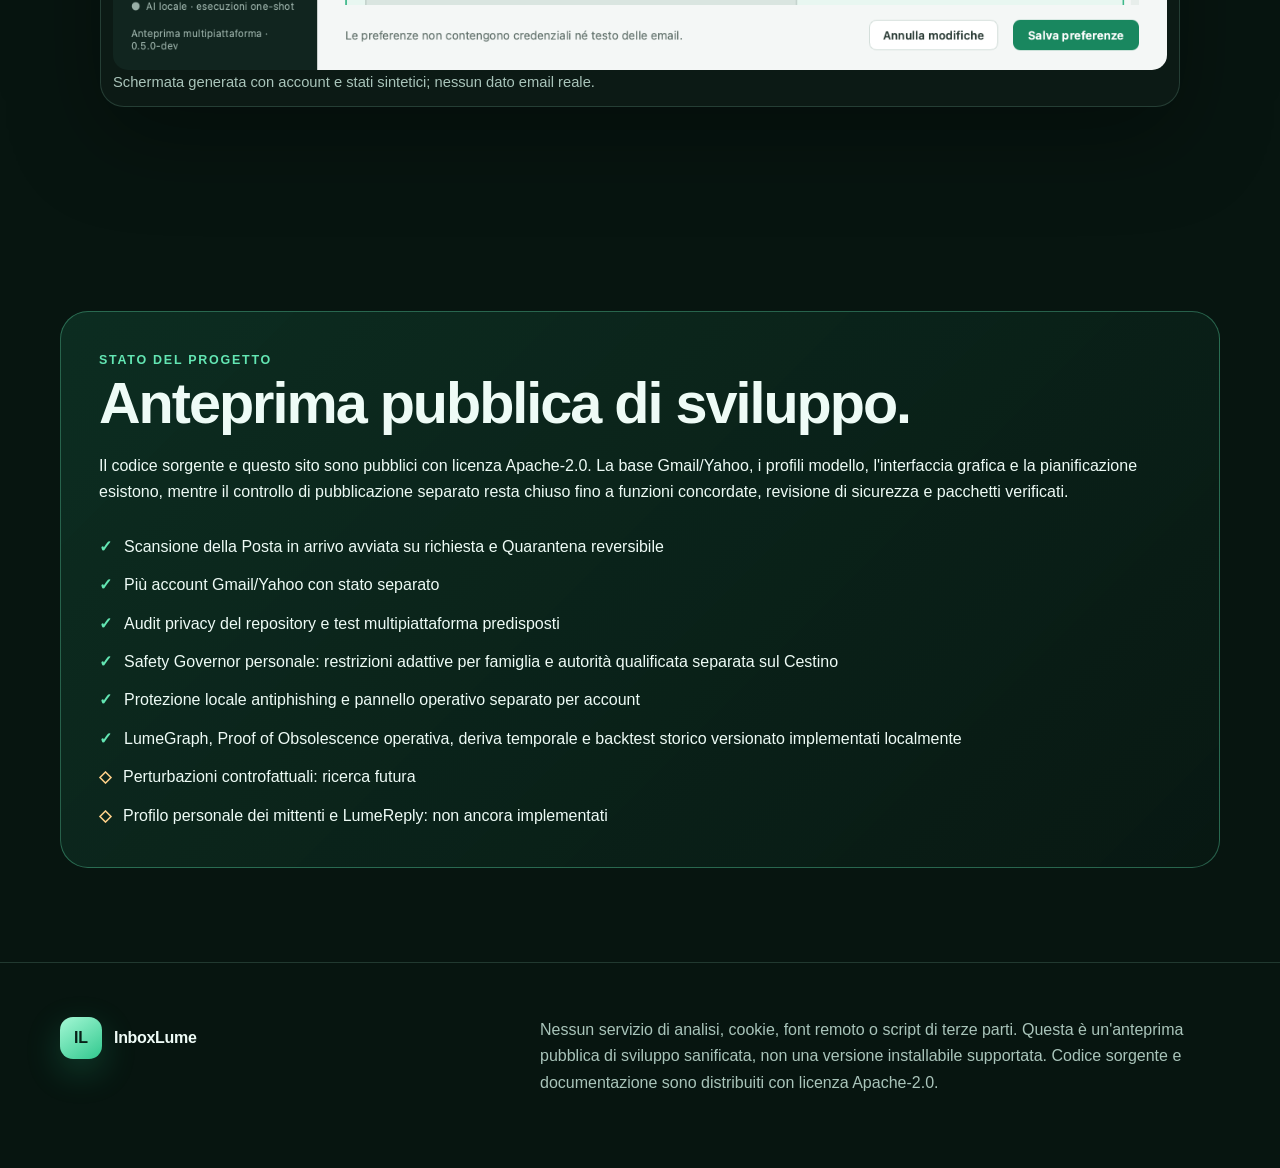
==== commit 5cbeb4cc: "Make "all eligible" an explicit tick, and link the engineering log Reaching an unlimited batch meant" ====
--- a/docs/it/index.html
+++ b/docs/it/index.html
@@ -24,7 +24,7 @@
       <div class="nav-links">
         <a href="../index.html" lang="en">English</a>
         <a href="#perche">Perché</a><a href="#architettura">Architettura</a>
-        <a href="#matematica">Matematica</a><a href="#modelli">Modelli</a><a href="#stato">Stato</a>
+        <a href="#matematica">Matematica</a><a href="#modelli">Modelli</a><a href="engineering-log.html">Diario</a><a href="#stato">Stato</a>
       </div>
     </nav>
   </header>
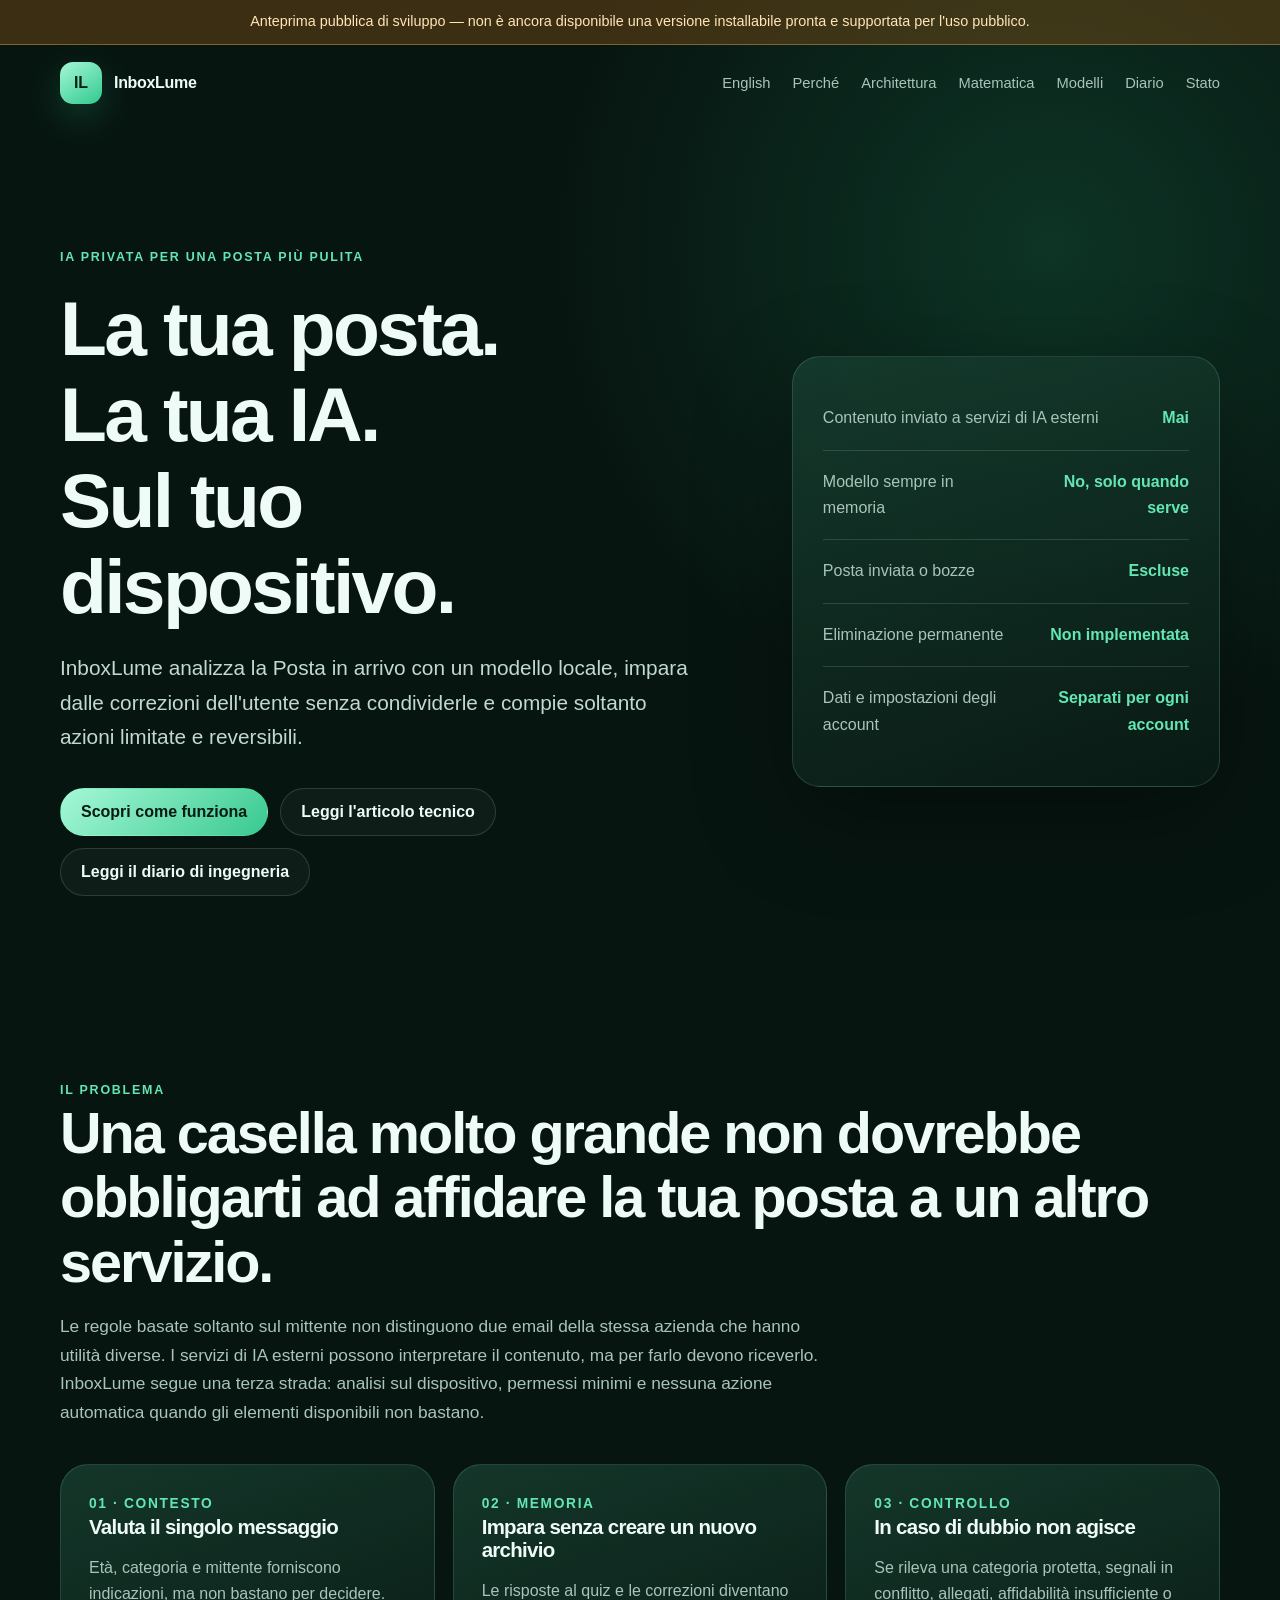
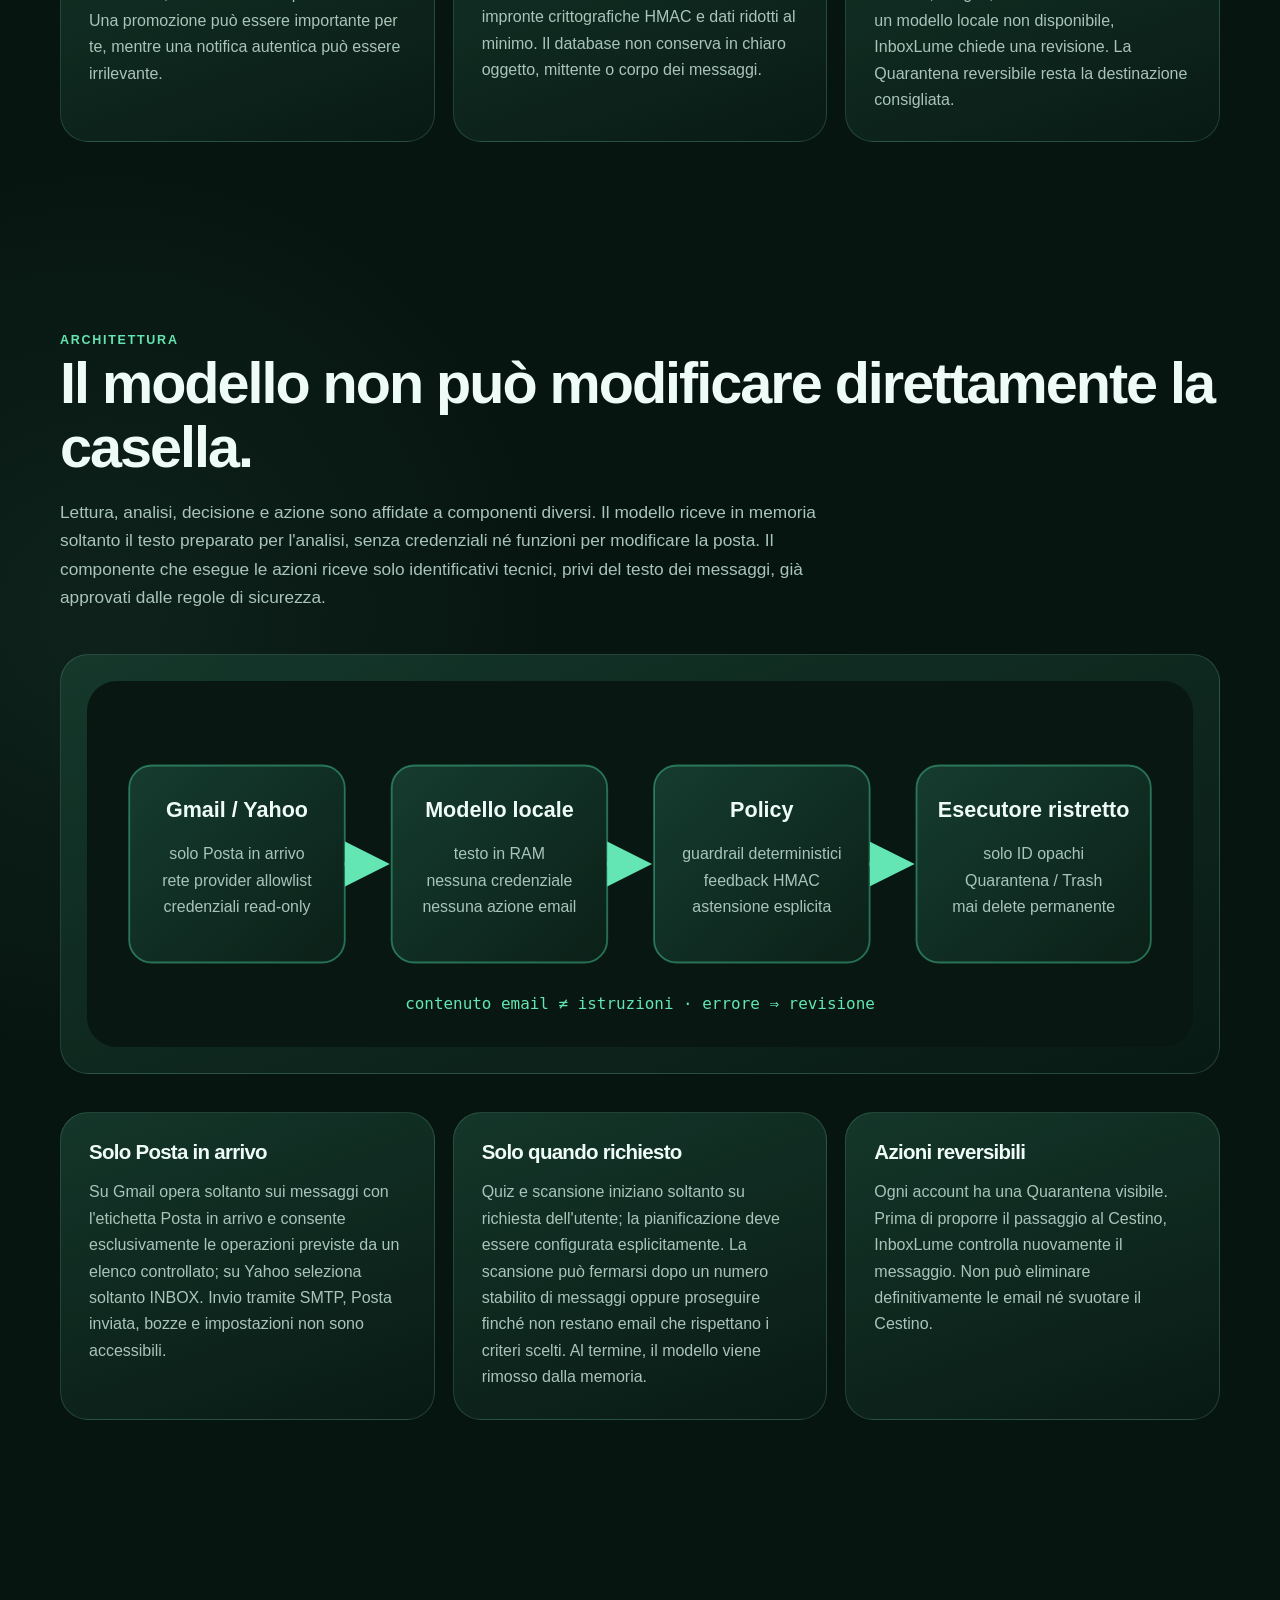
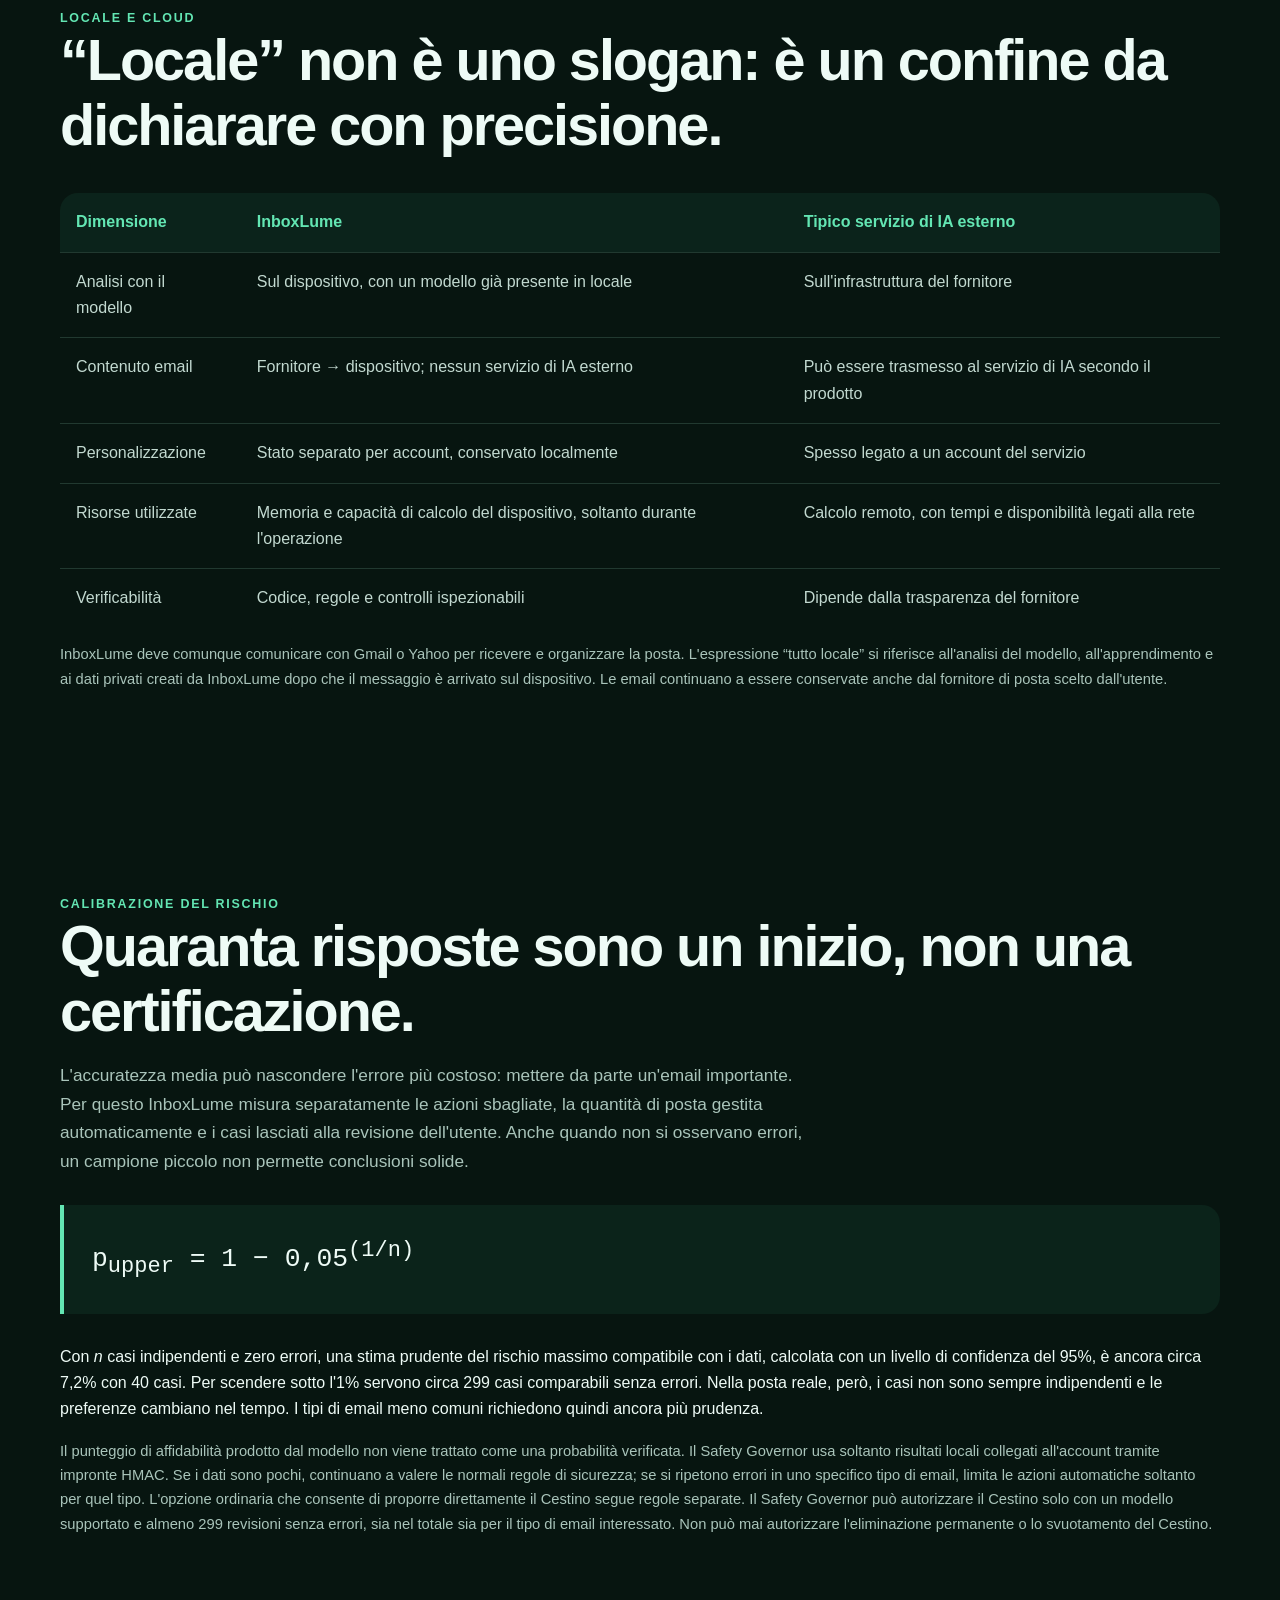
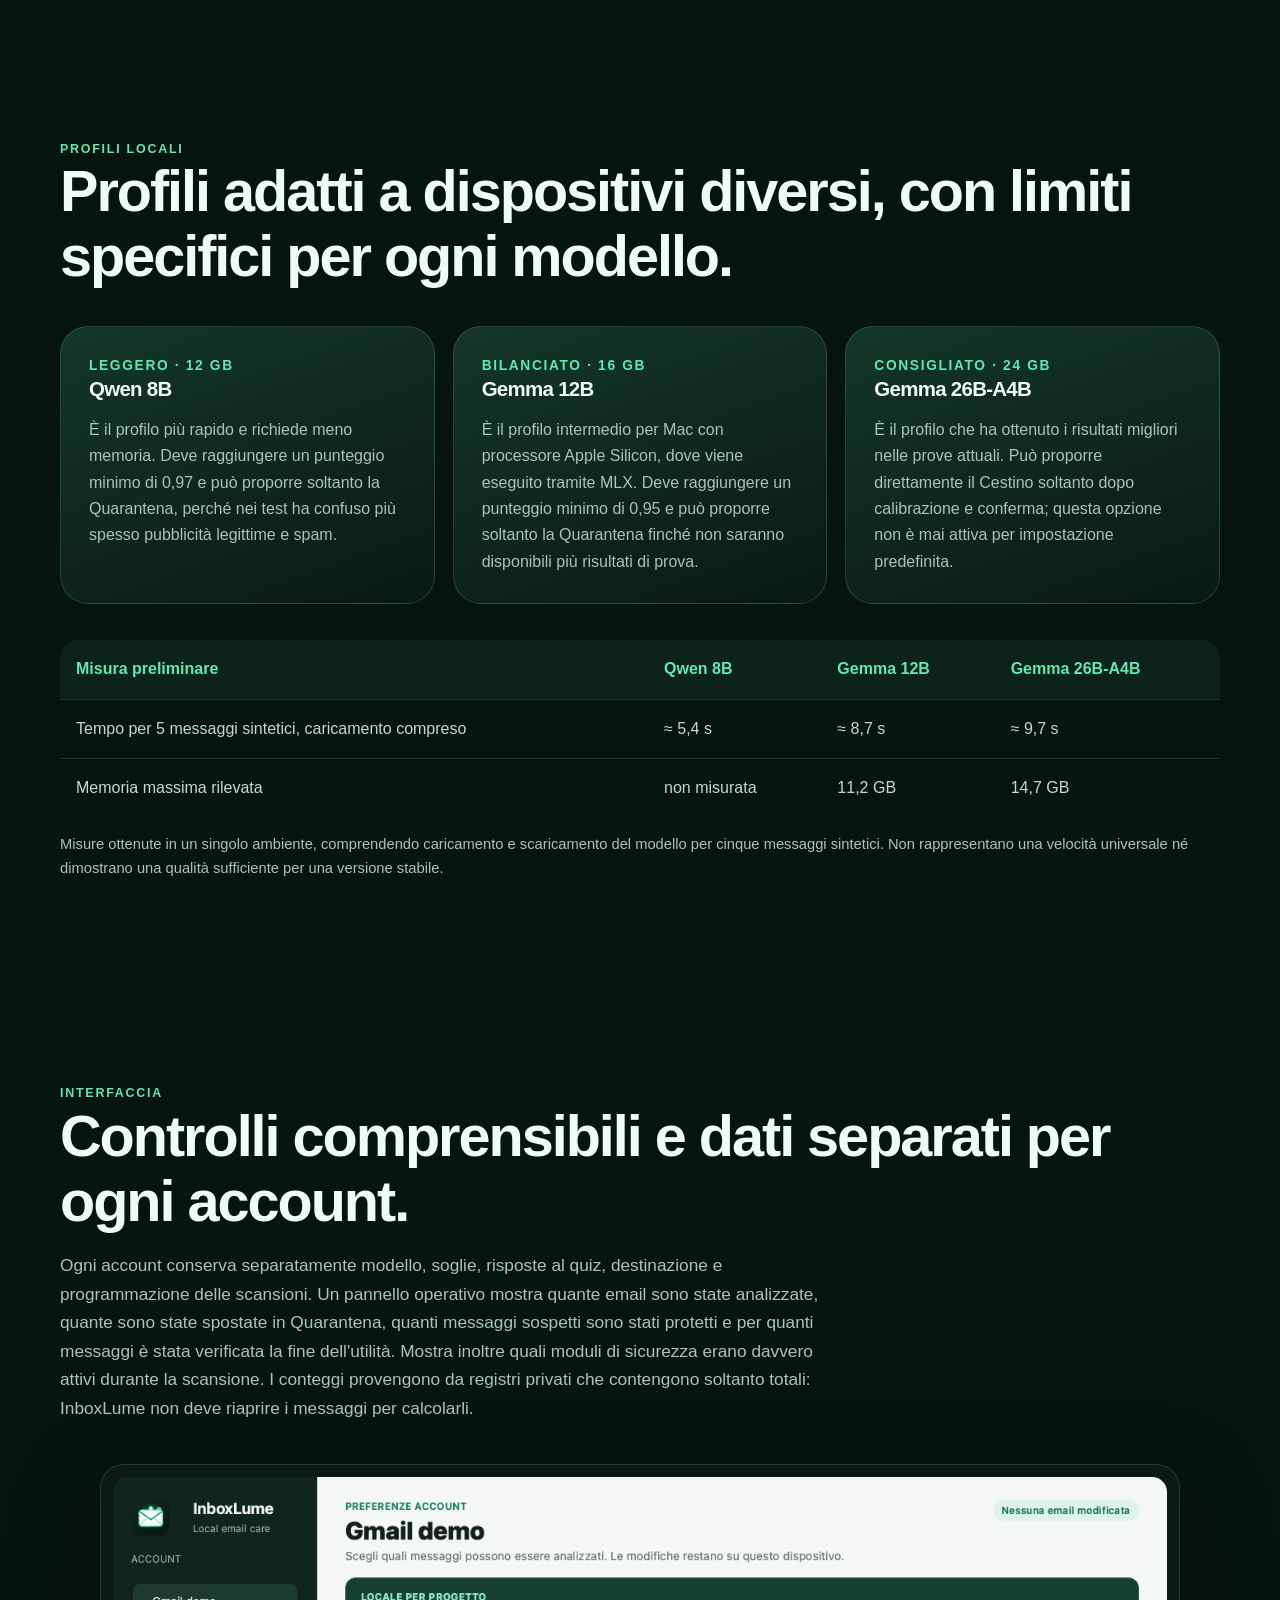
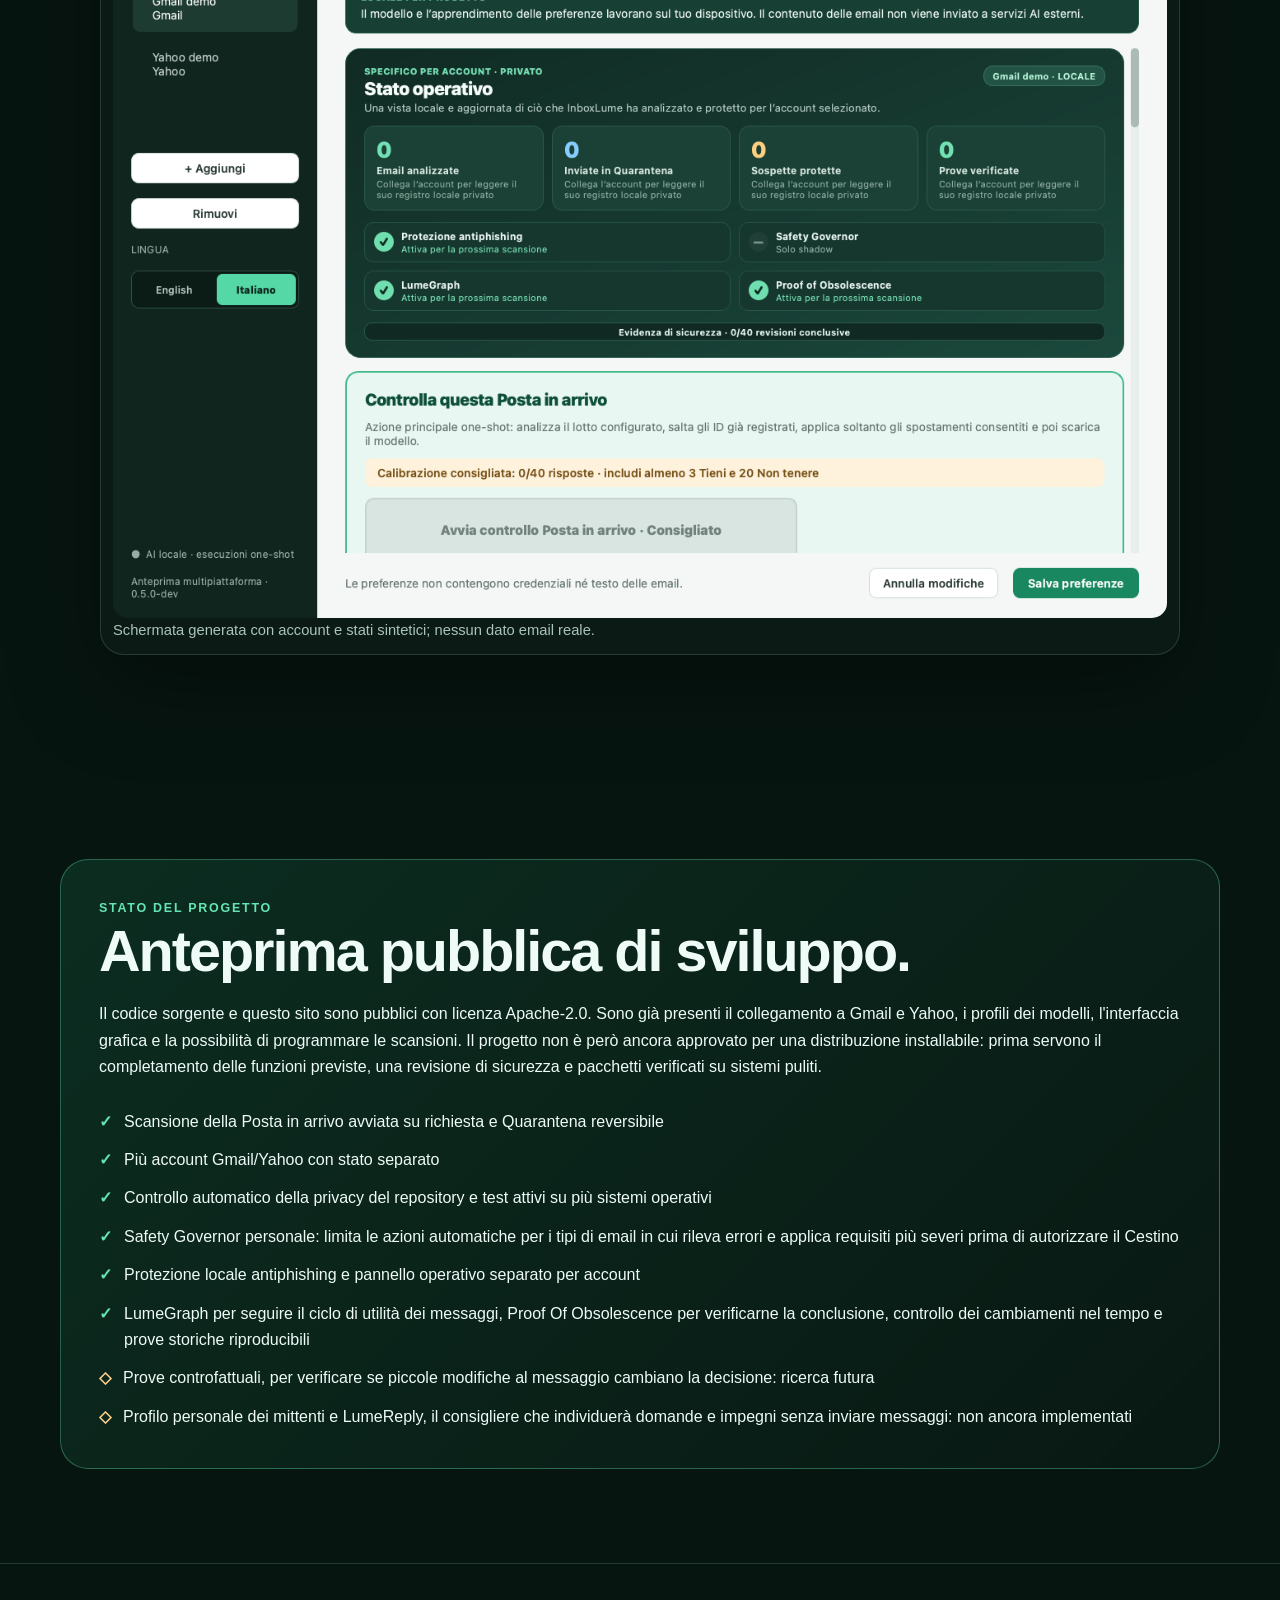
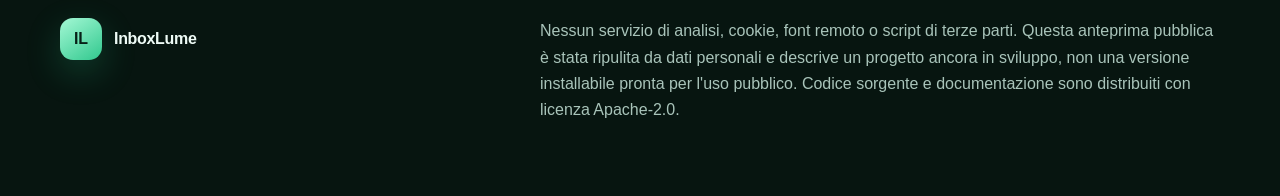
==== commit 29fd80c5: "Clarify Italian GitHub Pages copy" ====
--- a/docs/it/index.html
+++ b/docs/it/index.html
@@ -3,12 +3,25 @@
 <head>
   <meta charset="utf-8">
   <meta name="viewport" content="width=device-width, initial-scale=1">
-  <meta name="description" content="InboxLume usa modelli di IA locali e regole deterministiche per comprendere e ripulire Gmail e Yahoo senza inviare il contenuto a servizi di IA esterni.">
+  <meta name="description" content="InboxLume usa modelli di IA locali e regole di sicurezza esplicite per comprendere e ripulire Gmail e Yahoo senza inviare il contenuto a servizi di IA esterni.">
   <meta name="color-scheme" content="dark">
   <meta property="og:type" content="website">
   <meta property="og:title" content="InboxLume — IA privata per una posta più pulita">
-  <meta property="og:description" content="Comprensione locale delle email, apprendimento privato, azioni reversibili ed evidenza di sicurezza esplicita.">
+  <meta property="og:description" content="Analisi locale delle email, apprendimento privato, azioni reversibili e controlli di sicurezza verificabili.">
   <meta property="og:url" content="https://vellblue.github.io/inboxlume/it/">
+  <meta property="og:image" content="https://vellblue.github.io/inboxlume/assets/og-card.png">
+  <meta property="og:image:type" content="image/png">
+  <meta property="og:image:width" content="1200">
+  <meta property="og:image:height" content="630">
+  <meta property="og:image:alt" content="InboxLume — IA privata per una posta più pulita">
+  <meta property="og:site_name" content="InboxLume">
+  <meta property="og:locale" content="it_IT">
+  <meta property="og:locale:alternate" content="en_US">
+  <meta name="twitter:card" content="summary_large_image">
+  <meta name="twitter:title" content="InboxLume — IA privata per una posta più pulita">
+  <meta name="twitter:description" content="Analisi locale delle email, apprendimento privato, azioni reversibili e controlli di sicurezza verificabili.">
+  <meta name="twitter:image" content="https://vellblue.github.io/inboxlume/assets/og-card.png">
+  <meta name="twitter:image:alt" content="InboxLume — IA privata per una posta più pulita">
   <title>InboxLume — IA privata per una posta più pulita</title>
   <link rel="icon" href="../assets/favicon.svg" type="image/svg+xml">
   <link rel="canonical" href="https://vellblue.github.io/inboxlume/it/">
@@ -17,7 +30,7 @@
   <link rel="stylesheet" href="../assets/site.css?v=20260901a">
 </head>
 <body>
-  <div class="preflight">Anteprima pubblica di sviluppo — non è ancora disponibile una versione installabile ufficialmente supportata.</div>
+  <div class="preflight">Anteprima pubblica di sviluppo — non è ancora disponibile una versione installabile pronta e supportata per l'uso pubblico.</div>
   <header class="wrap">
     <nav aria-label="Navigazione principale">
       <a class="brand" href="#top"><span class="brand-mark">IL</span><strong>InboxLume</strong></a>
@@ -34,7 +47,7 @@
       <div>
         <div class="eyebrow">IA privata per una posta più pulita</div>
         <h1>La tua posta.<br>La tua IA.<br>Sul tuo dispositivo.</h1>
-        <p class="lead">InboxLume comprende il contenuto della Posta in arrivo con un modello locale, impara da correzioni private e agisce soltanto entro limiti chiari e reversibili.</p>
+        <p class="lead">InboxLume analizza la Posta in arrivo con un modello locale, impara dalle correzioni dell'utente senza condividerle e compie soltanto azioni limitate e reversibili.</p>
         <div class="hero-actions">
           <a class="button primary" href="#architettura">Scopri come funziona</a>
           <a class="button" href="article.html">Leggi l'articolo tecnico</a>
@@ -46,30 +59,30 @@
         <div class="signal"><span>Modello sempre in memoria</span><strong>No, solo quando serve</strong></div>
         <div class="signal"><span>Posta inviata o bozze</span><strong>Escluse</strong></div>
         <div class="signal"><span>Eliminazione permanente</span><strong>Non implementata</strong></div>
-        <div class="signal"><span>Account</span><strong>Separati per progetto</strong></div>
+        <div class="signal"><span>Dati e impostazioni degli account</span><strong>Separati per ogni account</strong></div>
       </aside>
     </div>
 
     <section id="perche" class="wrap">
       <div class="eyebrow">Il problema</div>
-      <h2>Un archivio enorme non dovrebbe obbligarti a cedere la sua memoria.</h2>
-      <p class="section-intro">Le regole basate sul mittente non capiscono che due email della stessa azienda possono avere valori opposti. I servizi di IA esterni possono interpretare il contenuto, ma introducono un altro soggetto nel percorso dei dati. InboxLume esplora una terza strada: comprensione locale, permessi minimi e astensione quando le prove non bastano.</p>
+      <h2>Una casella molto grande non dovrebbe obbligarti ad affidare la tua posta a un altro servizio.</h2>
+      <p class="section-intro">Le regole basate soltanto sul mittente non distinguono due email della stessa azienda che hanno utilità diverse. I servizi di IA esterni possono interpretare il contenuto, ma per farlo devono riceverlo. InboxLume segue una terza strada: analisi sul dispositivo, permessi minimi e nessuna azione automatica quando gli elementi disponibili non bastano.</p>
       <div class="grid">
-        <article class="panel"><div class="number">01 · CONTESTO</div><h3>Valuta il singolo messaggio</h3><p>Età, categoria e mittente sono segnali, non verdetti. Una promozione può essere utile; una notifica legittima può non esserlo.</p></article>
-        <article class="panel"><div class="number">02 · MEMORIA</div><h3>Impara senza creare un nuovo archivio</h3><p>Quiz e comportamento diventano impronte HMAC e informazioni ridotte al minimo. Oggetto, mittente e corpo non sono conservati nel database.</p></article>
-        <article class="panel"><div class="number">03 · CONTROLLO</div><h3>In caso di dubbio non agisce</h3><p>Categorie protette, conflitti, allegati, scarsa affidabilità o ambiente locale non disponibile richiedono una revisione. La Quarantena resta la scelta consigliata.</p></article>
+        <article class="panel"><div class="number">01 · CONTESTO</div><h3>Valuta il singolo messaggio</h3><p>Età, categoria e mittente forniscono indicazioni, ma non bastano per decidere. Una promozione può essere importante per te, mentre una notifica autentica può essere irrilevante.</p></article>
+        <article class="panel"><div class="number">02 · MEMORIA</div><h3>Impara senza creare un nuovo archivio</h3><p>Le risposte al quiz e le correzioni diventano impronte crittografiche HMAC e dati ridotti al minimo. Il database non conserva in chiaro oggetto, mittente o corpo dei messaggi.</p></article>
+        <article class="panel"><div class="number">03 · CONTROLLO</div><h3>In caso di dubbio non agisce</h3><p>Se rileva una categoria protetta, segnali in conflitto, allegati, affidabilità insufficiente o un modello locale non disponibile, InboxLume chiede una revisione. La Quarantena reversibile resta la destinazione consigliata.</p></article>
       </div>
     </section>
 
     <section id="architettura" class="wrap">
       <div class="eyebrow">Architettura</div>
-      <h2>Il modello non è l'agente con le chiavi.</h2>
-      <p class="section-intro">Lettura, inferenza, decisione e azione sono responsabilità distinte. Il modello riceve testo sanificato in RAM, ma non credenziali o metodi per modificare la casella. L'esecutore riceve identificativi opachi già approvati dalle regole.</p>
+      <h2>Il modello non può modificare direttamente la casella.</h2>
+      <p class="section-intro">Lettura, analisi, decisione e azione sono affidate a componenti diversi. Il modello riceve in memoria soltanto il testo preparato per l'analisi, senza credenziali né funzioni per modificare la posta. Il componente che esegue le azioni riceve solo identificativi tecnici, privi del testo dei messaggi, già approvati dalle regole di sicurezza.</p>
       <div class="architecture panel"><img src="../assets/architecture.svg" alt="Diagramma dei quattro componenti separati di InboxLume"></div>
       <div class="grid">
-        <article class="panel"><h3>Solo Posta in arrivo</h3><p>Gmail usa l'etichetta Posta in arrivo e operazioni ammesse da un elenco esplicito; Yahoo seleziona esclusivamente INBOX. SMTP, Posta inviata, bozze e impostazioni restano fuori dal perimetro operativo.</p></article>
-        <article class="panel"><h3>Solo quando richiesto</h3><p>Quiz, scansione e pianificazione partono soltanto quando richiesto. Il controllo può esaminare un gruppo limitato o continuare finché non restano email idonee; poi il modello viene scaricato dalla memoria.</p></article>
-        <article class="panel"><h3>Reversibile</h3><p>Quarantena visibile per account, nuova verifica prima del Cestino e nessuna funzione per eliminare definitivamente o svuotare il Cestino.</p></article>
+        <article class="panel"><h3>Solo Posta in arrivo</h3><p>Su Gmail opera soltanto sui messaggi con l'etichetta Posta in arrivo e consente esclusivamente le operazioni previste da un elenco controllato; su Yahoo seleziona soltanto INBOX. Invio tramite SMTP, Posta inviata, bozze e impostazioni non sono accessibili.</p></article>
+        <article class="panel"><h3>Solo quando richiesto</h3><p>Quiz e scansione iniziano soltanto su richiesta dell'utente; la pianificazione deve essere configurata esplicitamente. La scansione può fermarsi dopo un numero stabilito di messaggi oppure proseguire finché non restano email che rispettano i criteri scelti. Al termine, il modello viene rimosso dalla memoria.</p></article>
+        <article class="panel"><h3>Azioni reversibili</h3><p>Ogni account ha una Quarantena visibile. Prima di proporre il passaggio al Cestino, InboxLume controlla nuovamente il messaggio. Non può eliminare definitivamente le email né svuotare il Cestino.</p></article>
       </div>
     </section>
 
@@ -79,44 +92,44 @@
       <table class="comparison">
         <thead><tr><th>Dimensione</th><th>InboxLume</th><th>Tipico servizio di IA esterno</th></tr></thead>
         <tbody>
-          <tr><td>Inferenza</td><td>Sul dispositivo, con cache già locale</td><td>Su infrastruttura del fornitore</td></tr>
+          <tr><td>Analisi con il modello</td><td>Sul dispositivo, con un modello già presente in locale</td><td>Sull'infrastruttura del fornitore</td></tr>
           <tr><td>Contenuto email</td><td>Fornitore → dispositivo; nessun servizio di IA esterno</td><td>Può essere trasmesso al servizio di IA secondo il prodotto</td></tr>
           <tr><td>Personalizzazione</td><td>Stato separato per account, conservato localmente</td><td>Spesso legato a un account del servizio</td></tr>
-          <tr><td>Risorse</td><td>RAM e calcolo dell'utente, solo durante l'operazione</td><td>Calcolo remoto, latenza e disponibilità di rete</td></tr>
+          <tr><td>Risorse utilizzate</td><td>Memoria e capacità di calcolo del dispositivo, soltanto durante l'operazione</td><td>Calcolo remoto, con tempi e disponibilità legati alla rete</td></tr>
           <tr><td>Verificabilità</td><td>Codice, regole e controlli ispezionabili</td><td>Dipende dalla trasparenza del fornitore</td></tr>
         </tbody>
       </table>
-      <p class="fineprint">InboxLume deve comunque comunicare con Gmail o Yahoo per ricevere e organizzare la posta. “Tutto locale” riguarda inferenza, apprendimento e stato privato dopo il trasferimento dal fornitore scelto; non significa che l'email stessa non esista presso il fornitore.</p>
+      <p class="fineprint">InboxLume deve comunque comunicare con Gmail o Yahoo per ricevere e organizzare la posta. L'espressione “tutto locale” si riferisce all'analisi del modello, all'apprendimento e ai dati privati creati da InboxLume dopo che il messaggio è arrivato sul dispositivo. Le email continuano a essere conservate anche dal fornitore di posta scelto dall'utente.</p>
     </section>
 
     <section id="matematica" class="wrap">
       <div class="eyebrow">Calibrazione del rischio</div>
       <h2>Quaranta risposte sono un inizio, non una certificazione.</h2>
-      <p class="section-intro">L'accuratezza media può nascondere l'errore più costoso: mettere da parte una mail importante. InboxLume misura azioni di pulizia errate, copertura e astensioni. Anche con zero errori osservati, un campione piccolo lascia molta incertezza.</p>
+      <p class="section-intro">L'accuratezza media può nascondere l'errore più costoso: mettere da parte un'email importante. Per questo InboxLume misura separatamente le azioni sbagliate, la quantità di posta gestita automaticamente e i casi lasciati alla revisione dell'utente. Anche quando non si osservano errori, un campione piccolo non permette conclusioni solide.</p>
       <div class="formula">p<sub>upper</sub> = 1 − 0,05<sup>(1/n)</sup></div>
-      <p>Con <em>n</em> casi indipendenti e zero errori, questo semplice limite superiore unilaterale al 95% è circa 7,2% con 40 casi. Per scendere sotto l'1% servono circa 299 casi comparabili senza errori. Le ipotesi non sono sempre valide nella posta reale: temi e interessi cambiano, perciò deriva e famiglie rare richiedono ancora più prudenza.</p>
-      <p class="fineprint">Il punteggio di affidabilità prodotto da un modello linguistico non viene presentato come probabilità calibrata. Il Safety Governor usa prove locali collegate tramite HMAC: la mancanza di dati lascia invariato il filtro ordinario, mentre errori concreti e ripetuti limitano soltanto la famiglia interessata. Il Cestino diretto ordinario resta indipendente e richiede modello, calibrazione, regole e conferma adeguati. Il Governor ottiene autorità sul Cestino soltanto con un modello supportato e almeno 299 revisioni conclusive senza errori sia globalmente sia nella famiglia. Eliminazione permanente e svuotamento del Cestino non sono mai autorizzati.</p>
+      <p>Con <em>n</em> casi indipendenti e zero errori, una stima prudente del rischio massimo compatibile con i dati, calcolata con un livello di confidenza del 95%, è ancora circa 7,2% con 40 casi. Per scendere sotto l'1% servono circa 299 casi comparabili senza errori. Nella posta reale, però, i casi non sono sempre indipendenti e le preferenze cambiano nel tempo. I tipi di email meno comuni richiedono quindi ancora più prudenza.</p>
+      <p class="fineprint">Il punteggio di affidabilità prodotto dal modello non viene trattato come una probabilità verificata. Il Safety Governor usa soltanto risultati locali collegati all'account tramite impronte HMAC. Se i dati sono pochi, continuano a valere le normali regole di sicurezza; se si ripetono errori in uno specifico tipo di email, limita le azioni automatiche soltanto per quel tipo. L'opzione ordinaria che consente di proporre direttamente il Cestino segue regole separate. Il Safety Governor può autorizzare il Cestino solo con un modello supportato e almeno 299 revisioni senza errori, sia nel totale sia per il tipo di email interessato. Non può mai autorizzare l'eliminazione permanente o lo svuotamento del Cestino.</p>
     </section>
 
     <section id="modelli" class="wrap">
       <div class="eyebrow">Profili locali</div>
-      <h2>Accessibile su hardware diverso, senza fingere che tutti i modelli siano uguali.</h2>
+      <h2>Profili adatti a dispositivi diversi, con limiti specifici per ogni modello.</h2>
       <div class="grid">
-        <article class="panel"><div class="number">LEGGERO · 12 GB</div><h3>Qwen 8B</h3><p>Più accessibile e rapido. Soglia operativa 0,97 e sola Quarantena perché ha confuso più facilmente pubblicità legittima e spam.</p></article>
-        <article class="panel"><div class="number">BILANCIATO · 16 GB</div><h3>Gemma 12B</h3><p>Compromesso MLX su Apple Silicon nella prima integrazione. Soglia 0,95 e sola Quarantena finché la raccolta di prova non cresce.</p></article>
-        <article class="panel"><div class="number">CONSIGLIATO · 24 GB</div><h3>Gemma 26B-A4B</h3><p>Profilo corrente di qualità. Cestino diretto disponibile soltanto dopo calibrazione e conferma, mai come impostazione predefinita.</p></article>
+        <article class="panel"><div class="number">LEGGERO · 12 GB</div><h3>Qwen 8B</h3><p>È il profilo più rapido e richiede meno memoria. Deve raggiungere un punteggio minimo di 0,97 e può proporre soltanto la Quarantena, perché nei test ha confuso più spesso pubblicità legittime e spam.</p></article>
+        <article class="panel"><div class="number">BILANCIATO · 16 GB</div><h3>Gemma 12B</h3><p>È il profilo intermedio per Mac con processore Apple Silicon, dove viene eseguito tramite MLX. Deve raggiungere un punteggio minimo di 0,95 e può proporre soltanto la Quarantena finché non saranno disponibili più risultati di prova.</p></article>
+        <article class="panel"><div class="number">CONSIGLIATO · 24 GB</div><h3>Gemma 26B-A4B</h3><p>È il profilo che ha ottenuto i risultati migliori nelle prove attuali. Può proporre direttamente il Cestino soltanto dopo calibrazione e conferma; questa opzione non è mai attiva per impostazione predefinita.</p></article>
       </div>
       <table class="comparison">
         <thead><tr><th>Misura preliminare</th><th>Qwen 8B</th><th>Gemma 12B</th><th>Gemma 26B-A4B</th></tr></thead>
-        <tbody><tr><td>Lotto sintetico a freddo</td><td>≈ 5,4 s</td><td>≈ 8,7 s</td><td>≈ 9,7 s</td></tr><tr><td>Picco annotato</td><td>non misurato</td><td>11,2 GB</td><td>14,7 GB</td></tr></tbody>
+        <tbody><tr><td>Tempo per 5 messaggi sintetici, caricamento compreso</td><td>≈ 5,4 s</td><td>≈ 8,7 s</td><td>≈ 9,7 s</td></tr><tr><td>Memoria massima rilevata</td><td>non misurata</td><td>11,2 GB</td><td>14,7 GB</td></tr></tbody>
       </table>
       <p class="fineprint">Misure ottenute in un singolo ambiente, comprendendo caricamento e scaricamento del modello per cinque messaggi sintetici. Non rappresentano una velocità universale né dimostrano una qualità sufficiente per una versione stabile.</p>
     </section>
 
     <section class="wrap">
       <div class="eyebrow">Interfaccia</div>
-      <h2>Controlli leggibili, account compartimentati.</h2>
-      <p class="section-intro">Ogni account conserva modello, soglie, quiz, destinazione e pianificazione indipendenti. Un pannello operativo dedicato mostra analisi completate, spostamenti reversibili in Quarantena, messaggi sospetti protetti, prove verificate e moduli realmente attivi durante la scansione. Legge registri aggregati privati senza riaprire i messaggi.</p>
+      <h2>Controlli comprensibili e dati separati per ogni account.</h2>
+      <p class="section-intro">Ogni account conserva separatamente modello, soglie, risposte al quiz, destinazione e programmazione delle scansioni. Un pannello operativo mostra quante email sono state analizzate, quante sono state spostate in Quarantena, quanti messaggi sospetti sono stati protetti e per quanti messaggi è stata verificata la fine dell'utilità. Mostra inoltre quali moduli di sicurezza erano davvero attivi durante la scansione. I conteggi provengono da registri privati che contengono soltanto totali: InboxLume non deve riaprire i messaggi per calcolarli.</p>
       <figure class="screenshot"><img src="../assets/inboxlume-settings-it.png" alt="Interfaccia italiana di InboxLume con account sintetici e impostazioni locali"><figcaption class="fineprint">Schermata generata con account e stati sintetici; nessun dato email reale.</figcaption></figure>
     </section>
 
@@ -124,16 +137,16 @@
       <div class="callout">
         <div class="eyebrow">Stato del progetto</div>
         <h2>Anteprima pubblica di sviluppo.</h2>
-        <p>Il codice sorgente e questo sito sono pubblici con licenza Apache-2.0. La base Gmail/Yahoo, i profili modello, l'interfaccia grafica e la pianificazione esistono, mentre il controllo di pubblicazione separato resta chiuso fino a funzioni concordate, revisione di sicurezza e pacchetti verificati.</p>
+        <p>Il codice sorgente e questo sito sono pubblici con licenza Apache-2.0. Sono già presenti il collegamento a Gmail e Yahoo, i profili dei modelli, l'interfaccia grafica e la possibilità di programmare le scansioni. Il progetto non è però ancora approvato per una distribuzione installabile: prima servono il completamento delle funzioni previste, una revisione di sicurezza e pacchetti verificati su sistemi puliti.</p>
         <div class="status-list">
           <div class="status-item">Scansione della Posta in arrivo avviata su richiesta e Quarantena reversibile</div>
           <div class="status-item">Più account Gmail/Yahoo con stato separato</div>
-          <div class="status-item">Audit privacy del repository e test multipiattaforma predisposti</div>
-          <div class="status-item">Safety Governor personale: restrizioni adattive per famiglia e autorità qualificata separata sul Cestino</div>
+          <div class="status-item">Controllo automatico della privacy del repository e test attivi su più sistemi operativi</div>
+          <div class="status-item">Safety Governor personale: limita le azioni automatiche per i tipi di email in cui rileva errori e applica requisiti più severi prima di autorizzare il Cestino</div>
           <div class="status-item">Protezione locale antiphishing e pannello operativo separato per account</div>
-          <div class="status-item">LumeGraph, Proof of Obsolescence operativa, deriva temporale e backtest storico versionato implementati localmente</div>
-          <div class="status-item future">Perturbazioni controfattuali: ricerca futura</div>
-          <div class="status-item future">Profilo personale dei mittenti e LumeReply: non ancora implementati</div>
+          <div class="status-item">LumeGraph per seguire il ciclo di utilità dei messaggi, Proof Of Obsolescence per verificarne la conclusione, controllo dei cambiamenti nel tempo e prove storiche riproducibili</div>
+          <div class="status-item future">Prove controfattuali, per verificare se piccole modifiche al messaggio cambiano la decisione: ricerca futura</div>
+          <div class="status-item future">Profilo personale dei mittenti e LumeReply, il consigliere che individuerà domande e impegni senza inviare messaggi: non ancora implementati</div>
         </div>
       </div>
     </section>
@@ -142,7 +155,7 @@
   <footer>
     <div class="wrap footer-grid">
       <div><a class="brand" href="#top"><span class="brand-mark">IL</span><strong>InboxLume</strong></a></div>
-      <div class="privacy-note">Nessun servizio di analisi, cookie, font remoto o script di terze parti. Questa è un'anteprima pubblica di sviluppo sanificata, non una versione installabile supportata. Codice sorgente e documentazione sono distribuiti con licenza Apache-2.0.</div>
+      <div class="privacy-note">Nessun servizio di analisi, cookie, font remoto o script di terze parti. Questa anteprima pubblica è stata ripulita da dati personali e descrive un progetto ancora in sviluppo, non una versione installabile pronta per l'uso pubblico. Codice sorgente e documentazione sono distribuiti con licenza Apache-2.0.</div>
     </div>
   </footer>
 </body>
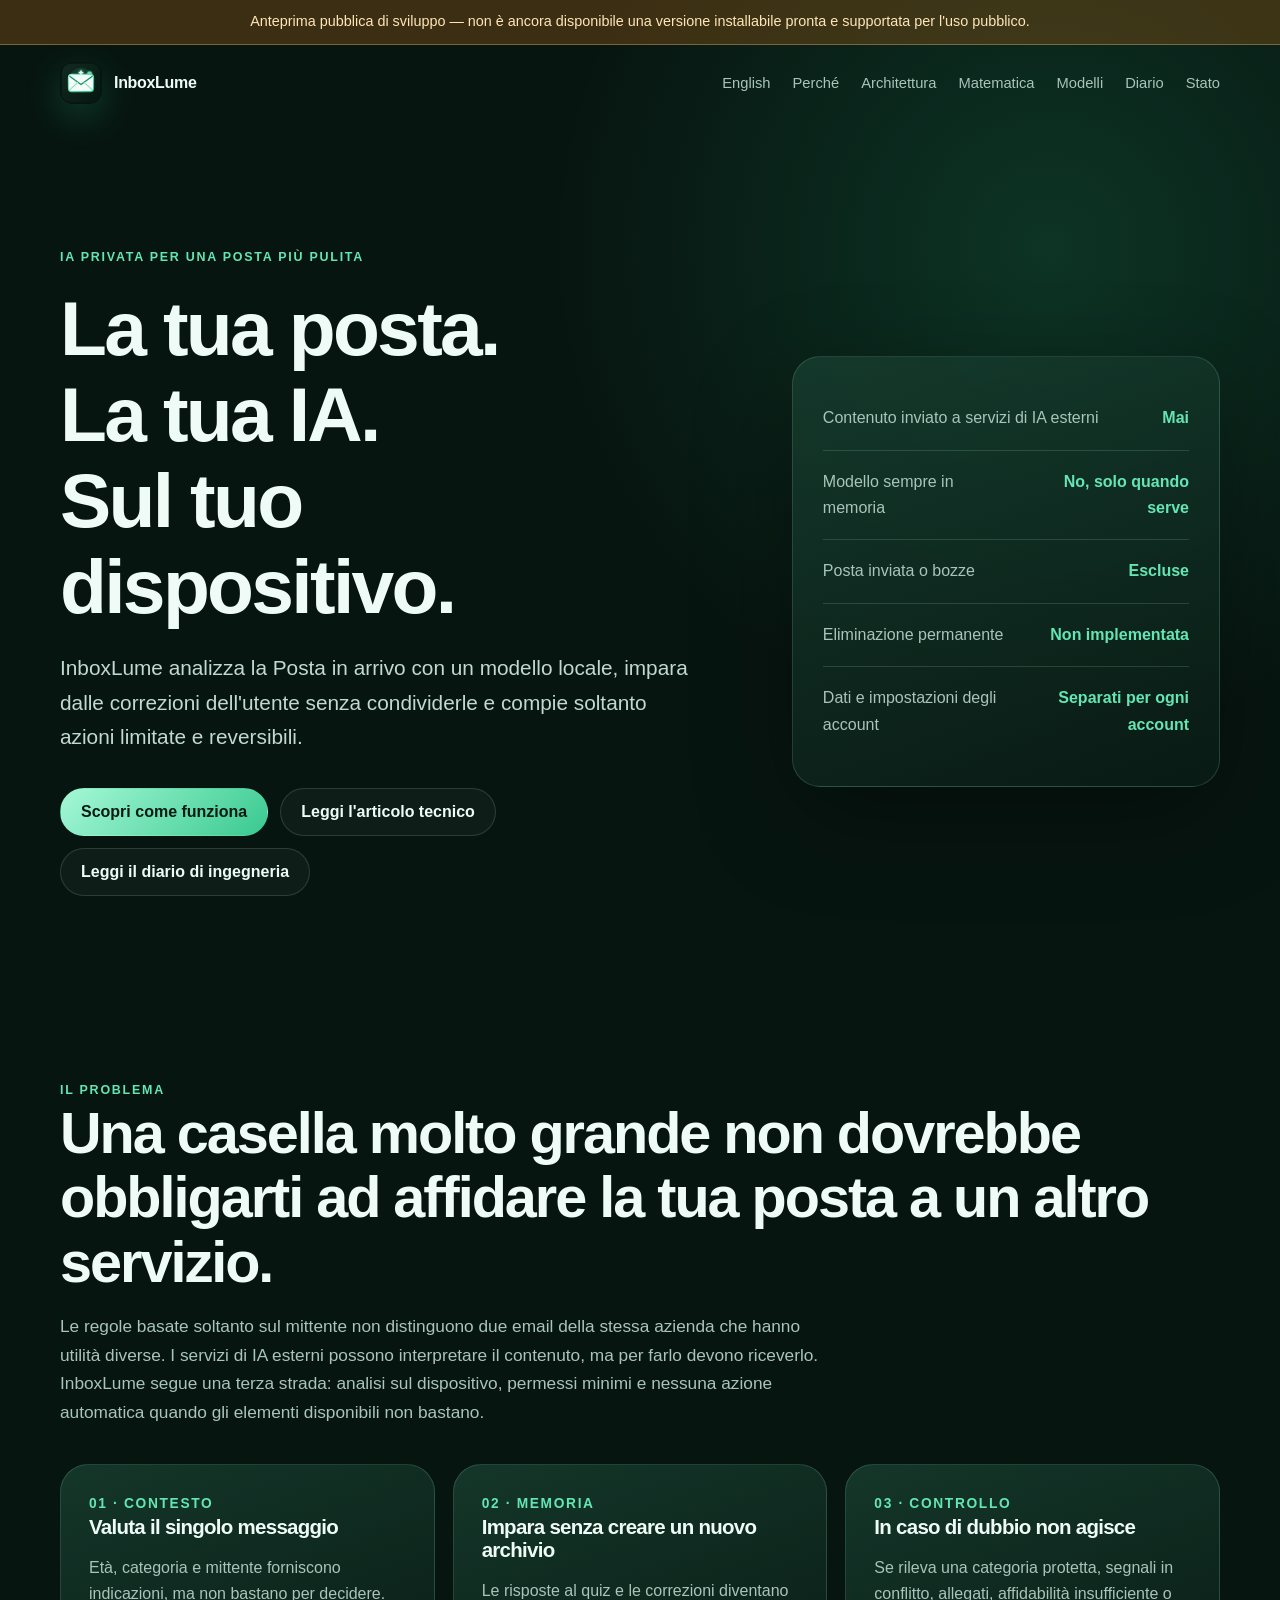
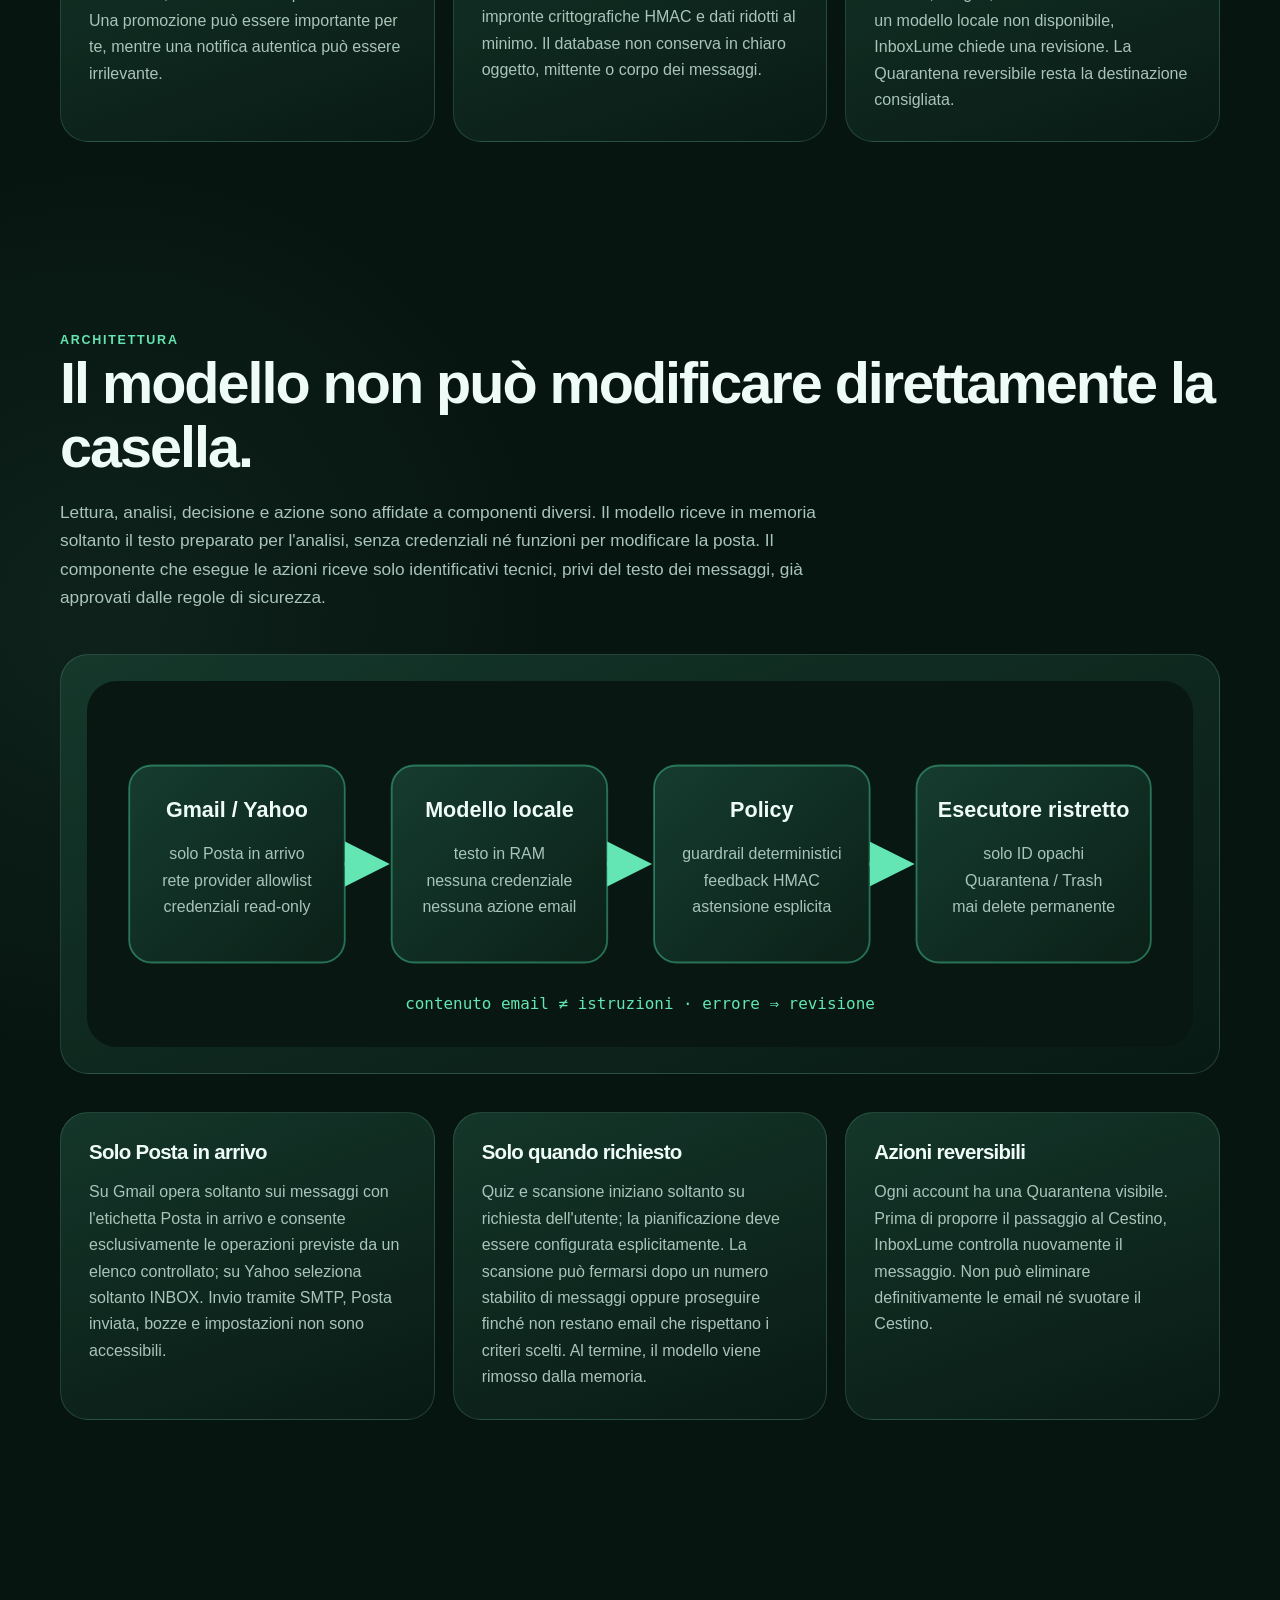
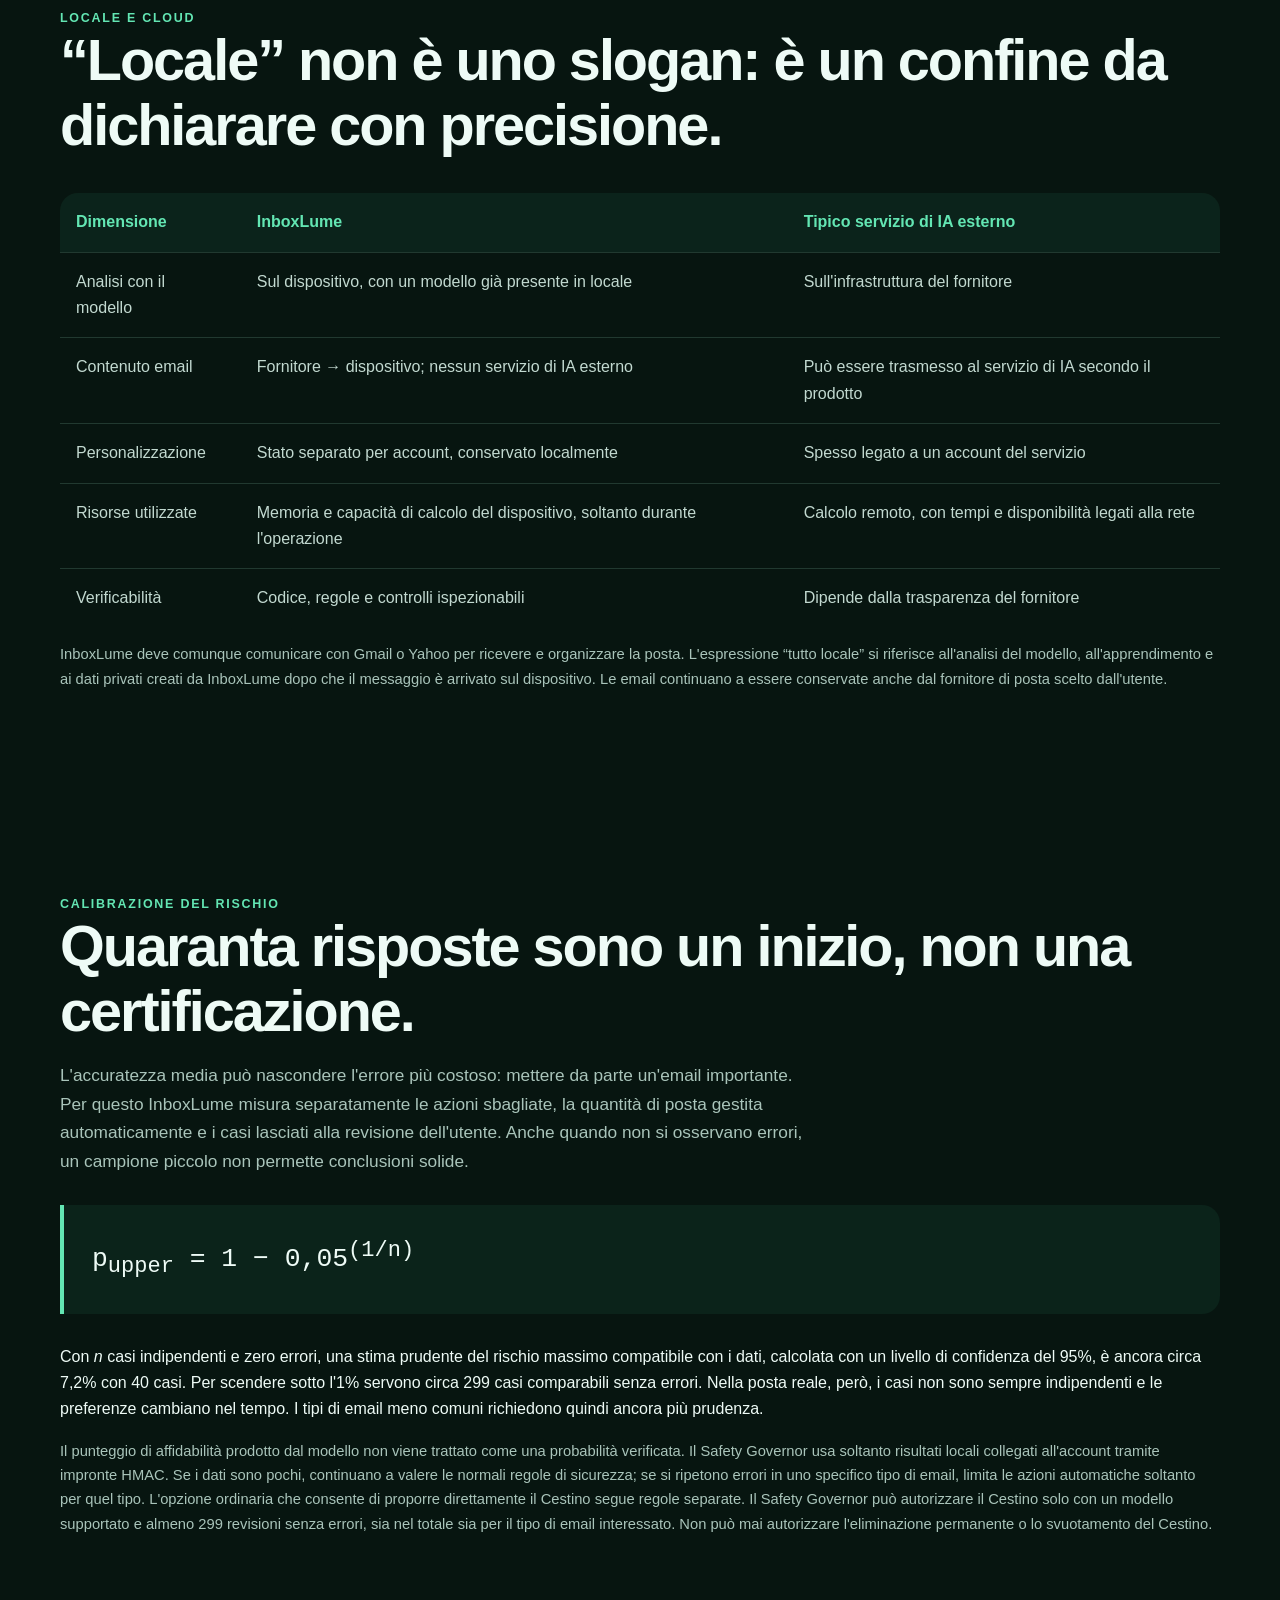
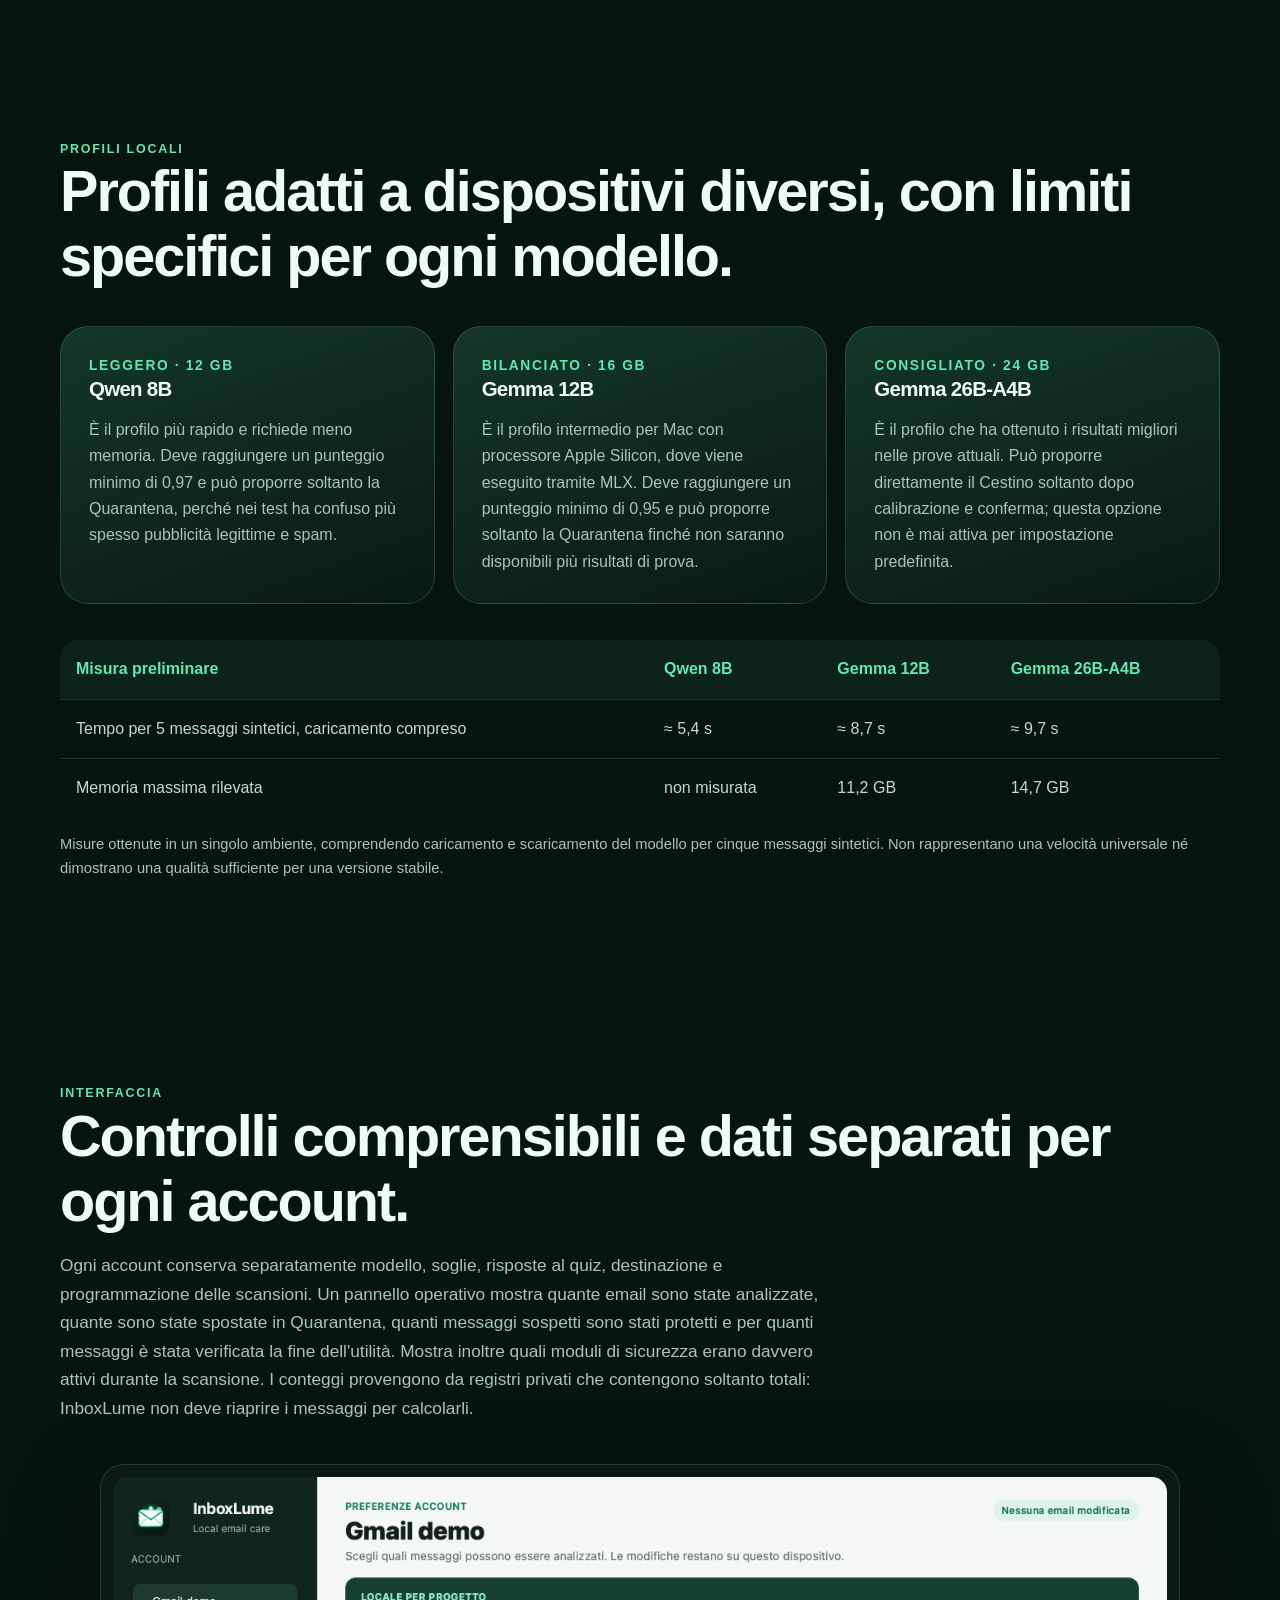
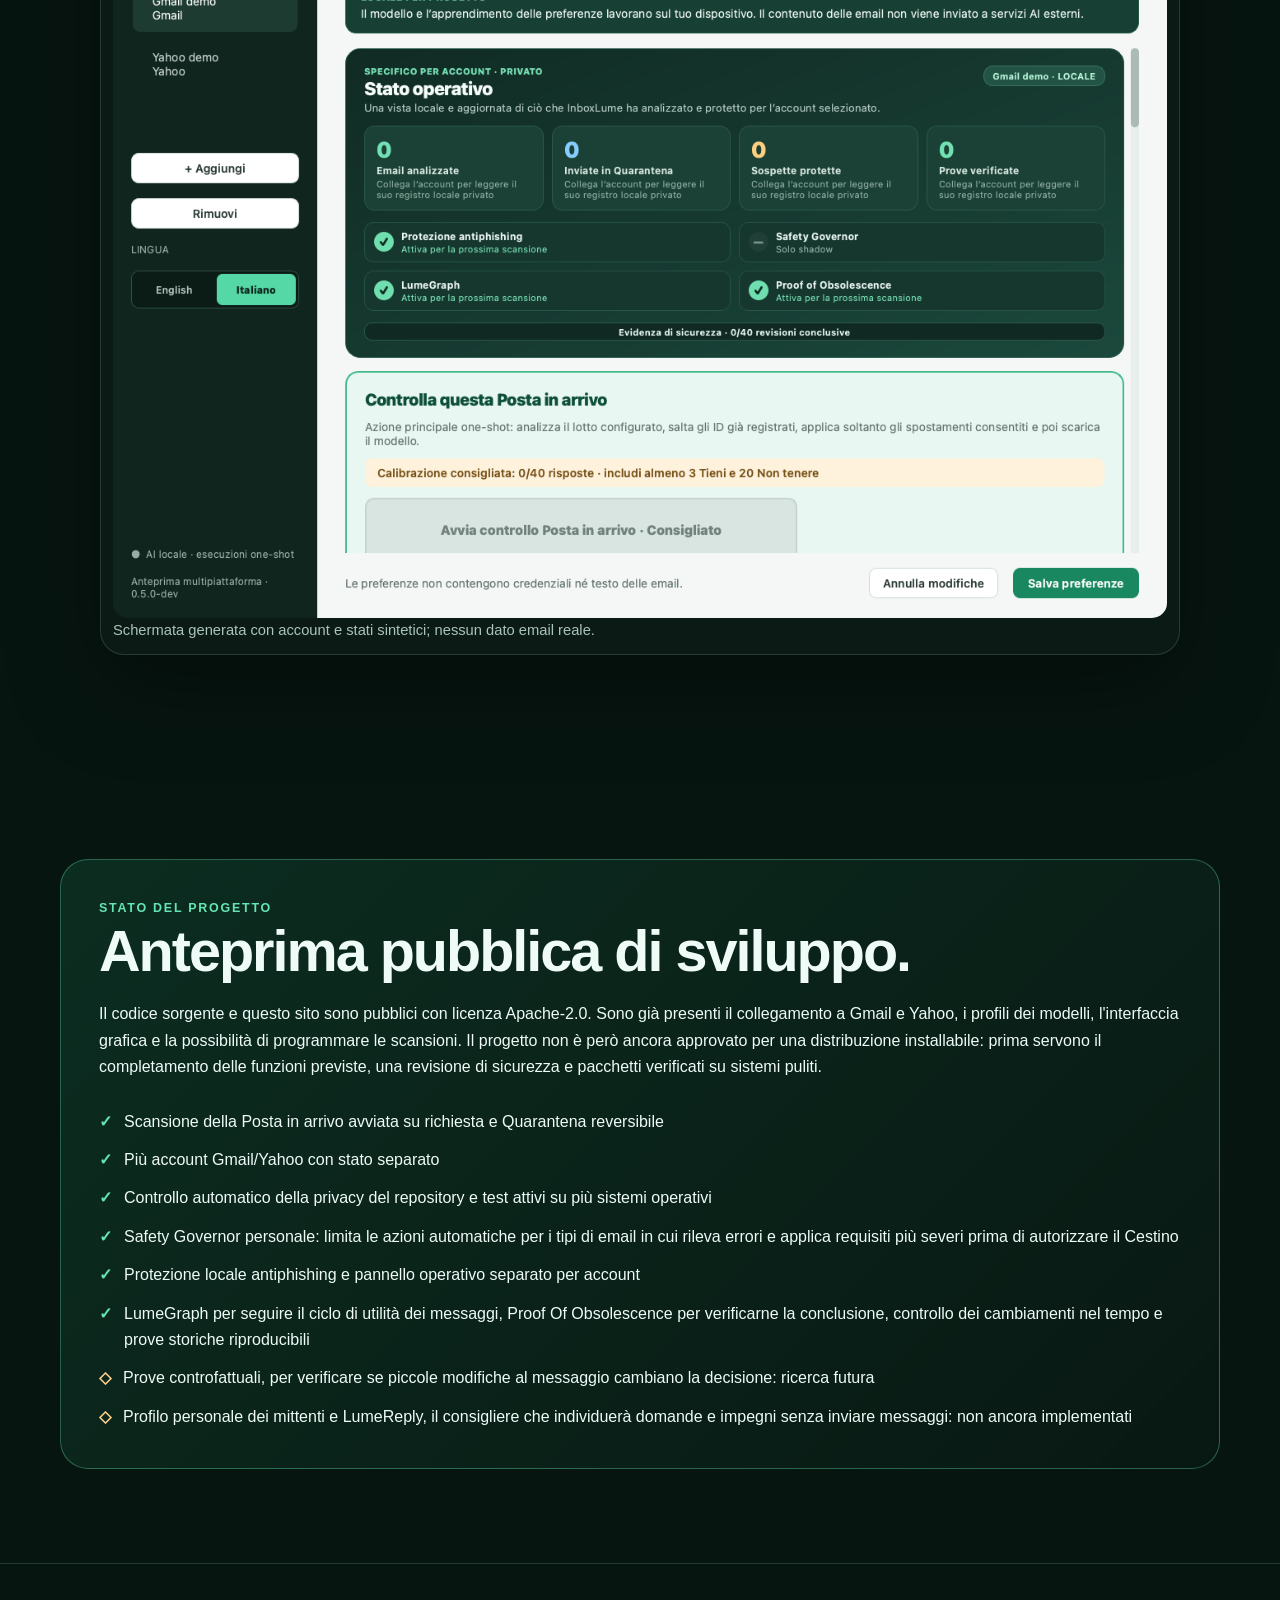
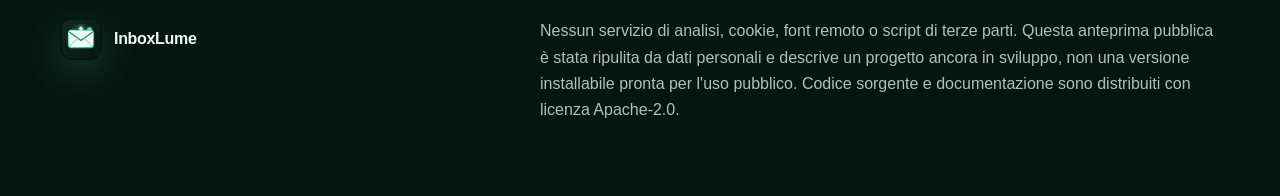
==== commit 07be1dda: "Use the app brand mark on GitHub Pages" ====
--- a/docs/it/index.html
+++ b/docs/it/index.html
@@ -23,17 +23,17 @@
   <meta name="twitter:image" content="https://vellblue.github.io/inboxlume/assets/og-card.png">
   <meta name="twitter:image:alt" content="InboxLume — IA privata per una posta più pulita">
   <title>InboxLume — IA privata per una posta più pulita</title>
-  <link rel="icon" href="../assets/favicon.svg" type="image/svg+xml">
+  <link rel="icon" href="../assets/favicon.svg?v=20260901b" type="image/svg+xml">
   <link rel="canonical" href="https://vellblue.github.io/inboxlume/it/">
   <link rel="alternate" hreflang="it" href="https://vellblue.github.io/inboxlume/it/">
   <link rel="alternate" hreflang="en" href="https://vellblue.github.io/inboxlume/">
-  <link rel="stylesheet" href="../assets/site.css?v=20260901a">
+  <link rel="stylesheet" href="../assets/site.css?v=20260901b">
 </head>
 <body>
   <div class="preflight">Anteprima pubblica di sviluppo — non è ancora disponibile una versione installabile pronta e supportata per l'uso pubblico.</div>
   <header class="wrap">
     <nav aria-label="Navigazione principale">
-      <a class="brand" href="#top"><span class="brand-mark">IL</span><strong>InboxLume</strong></a>
+      <a class="brand" href="#top"><span class="brand-mark" aria-hidden="true"><img src="../assets/brand-mark.svg" alt=""></span><strong>InboxLume</strong></a>
       <div class="nav-links">
         <a href="../index.html" lang="en">English</a>
         <a href="#perche">Perché</a><a href="#architettura">Architettura</a>
@@ -154,7 +154,7 @@
 
   <footer>
     <div class="wrap footer-grid">
-      <div><a class="brand" href="#top"><span class="brand-mark">IL</span><strong>InboxLume</strong></a></div>
+      <div><a class="brand" href="#top"><span class="brand-mark" aria-hidden="true"><img src="../assets/brand-mark.svg" alt=""></span><strong>InboxLume</strong></a></div>
       <div class="privacy-note">Nessun servizio di analisi, cookie, font remoto o script di terze parti. Questa anteprima pubblica è stata ripulita da dati personali e descrive un progetto ancora in sviluppo, non una versione installabile pronta per l'uso pubblico. Codice sorgente e documentazione sono distribuiti con licenza Apache-2.0.</div>
     </div>
   </footer>
--- a/docs/assets/site.css
+++ b/docs/assets/site.css
@@ -50,9 +50,10 @@
 .brand { display: flex; align-items: center; gap: 12px; color: var(--ink); text-decoration: none; }
 .brand-mark {
   display: grid; place-items: center; width: 42px; height: 42px;
-  border-radius: 13px; color: #072017; background: linear-gradient(145deg, #a4f8d5, #31c88e);
-  font-weight: 900; box-shadow: 0 12px 35px rgba(42, 196, 139, .24);
-}
+  border-radius: 13px; overflow: hidden;
+  box-shadow: 0 12px 35px rgba(42, 196, 139, .24);
+}
+.brand-mark img { display: block; width: 100%; height: 100%; }
 .brand strong { letter-spacing: -.02em; }
 .nav-links { display: flex; gap: 22px; flex-wrap: wrap; }
 .nav-links a { color: var(--muted); text-decoration: none; font-size: .92rem; }
